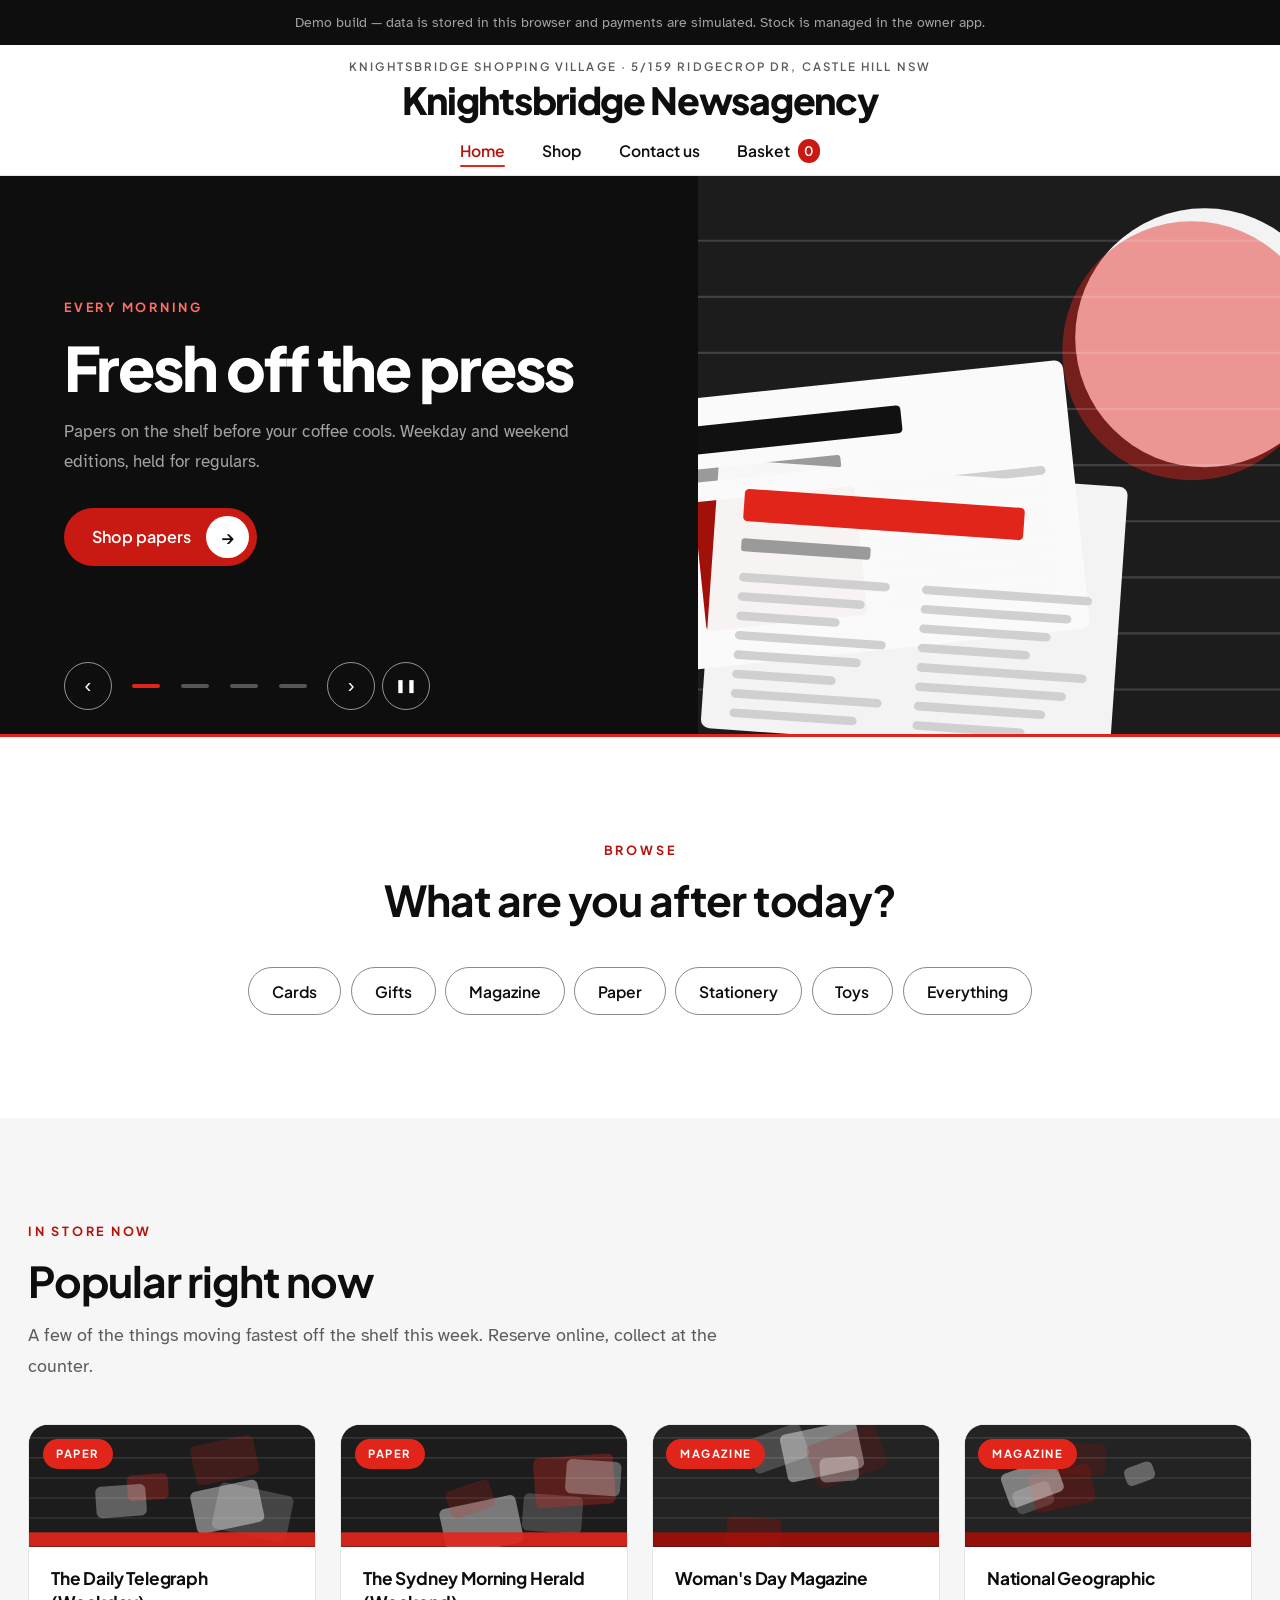
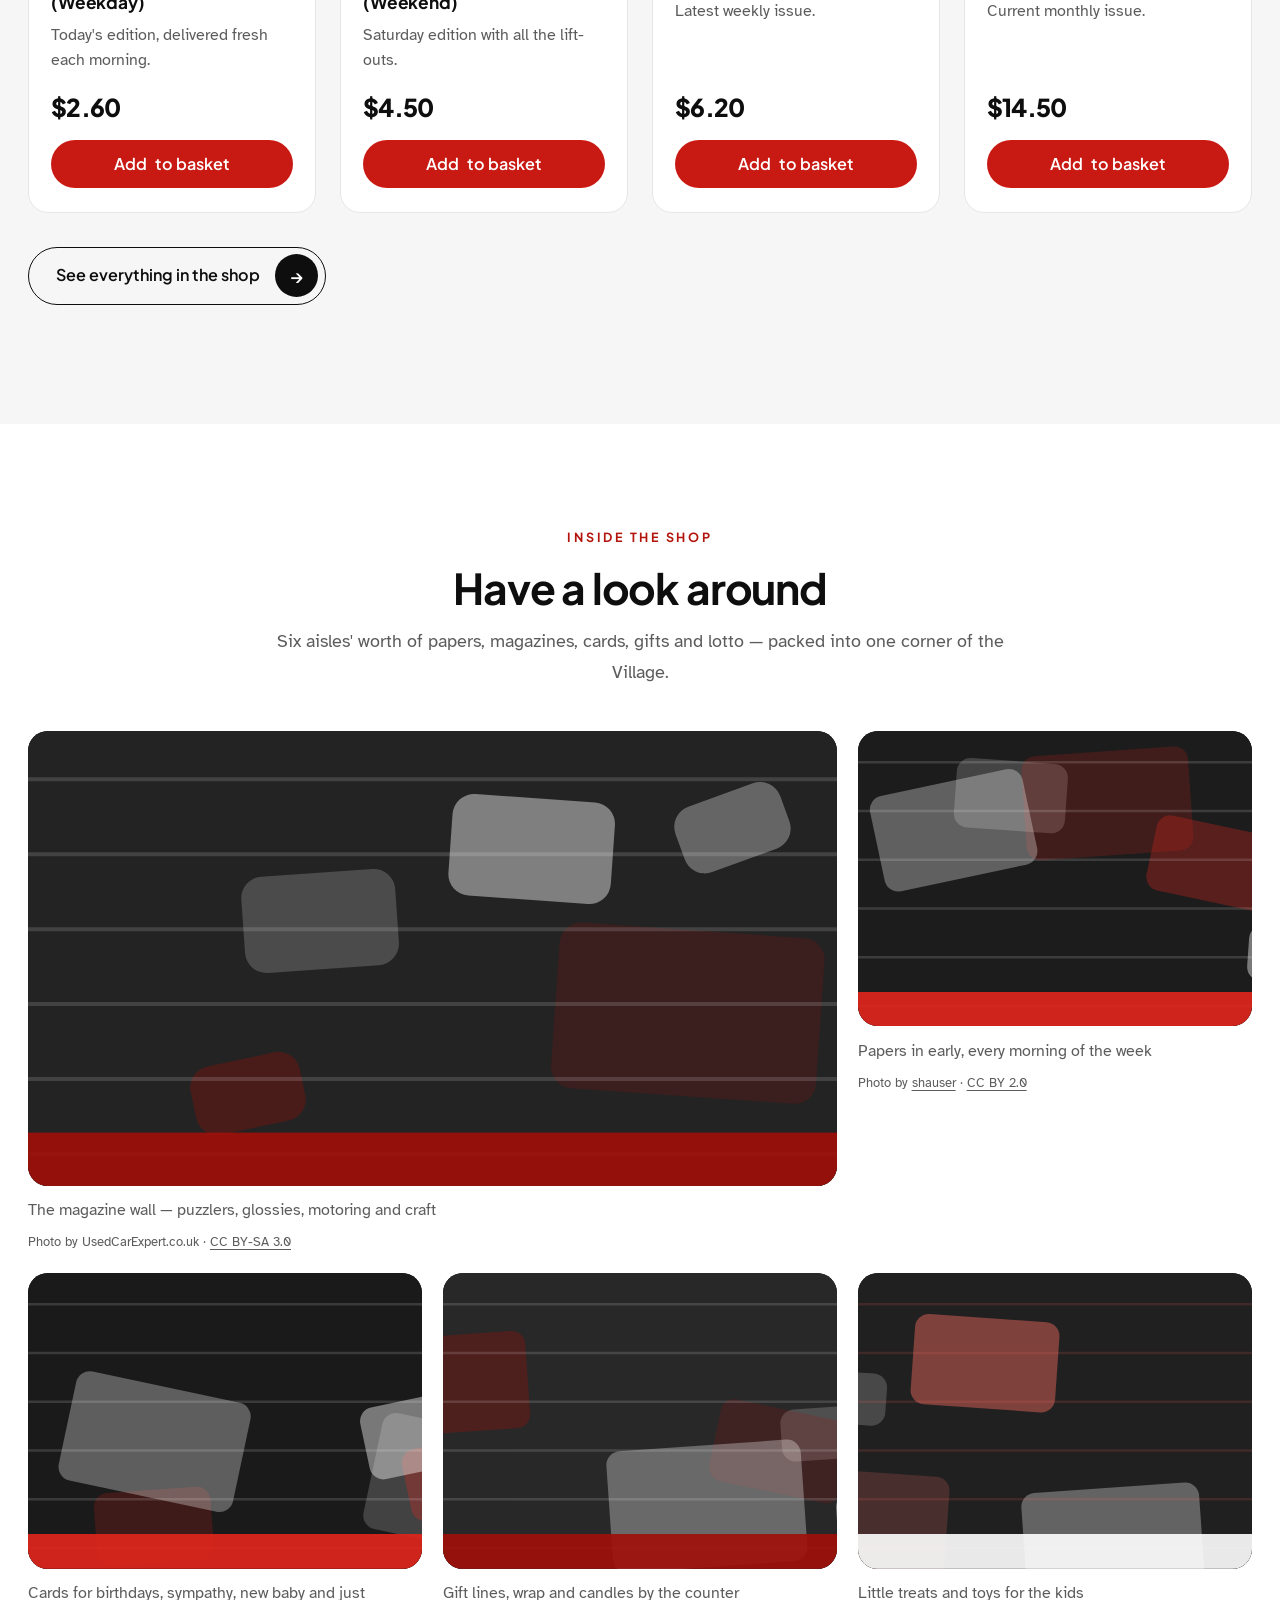
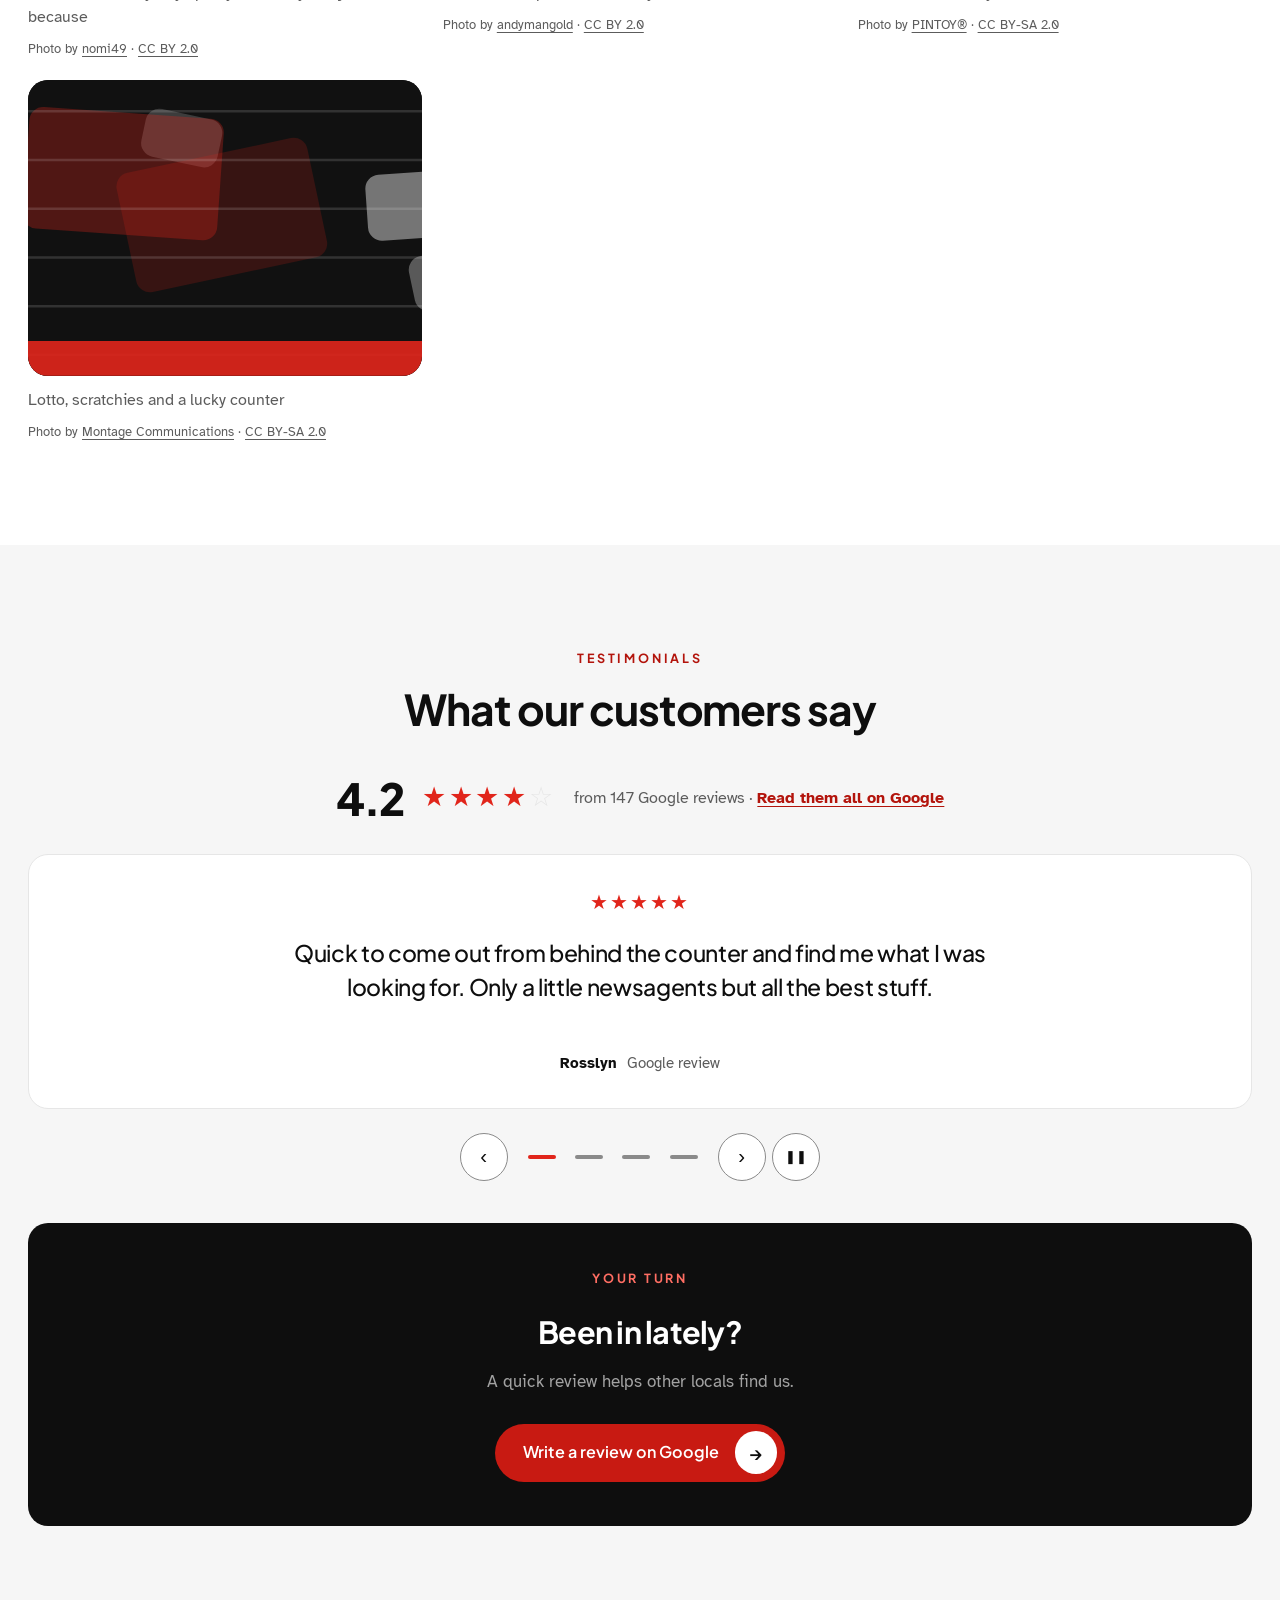
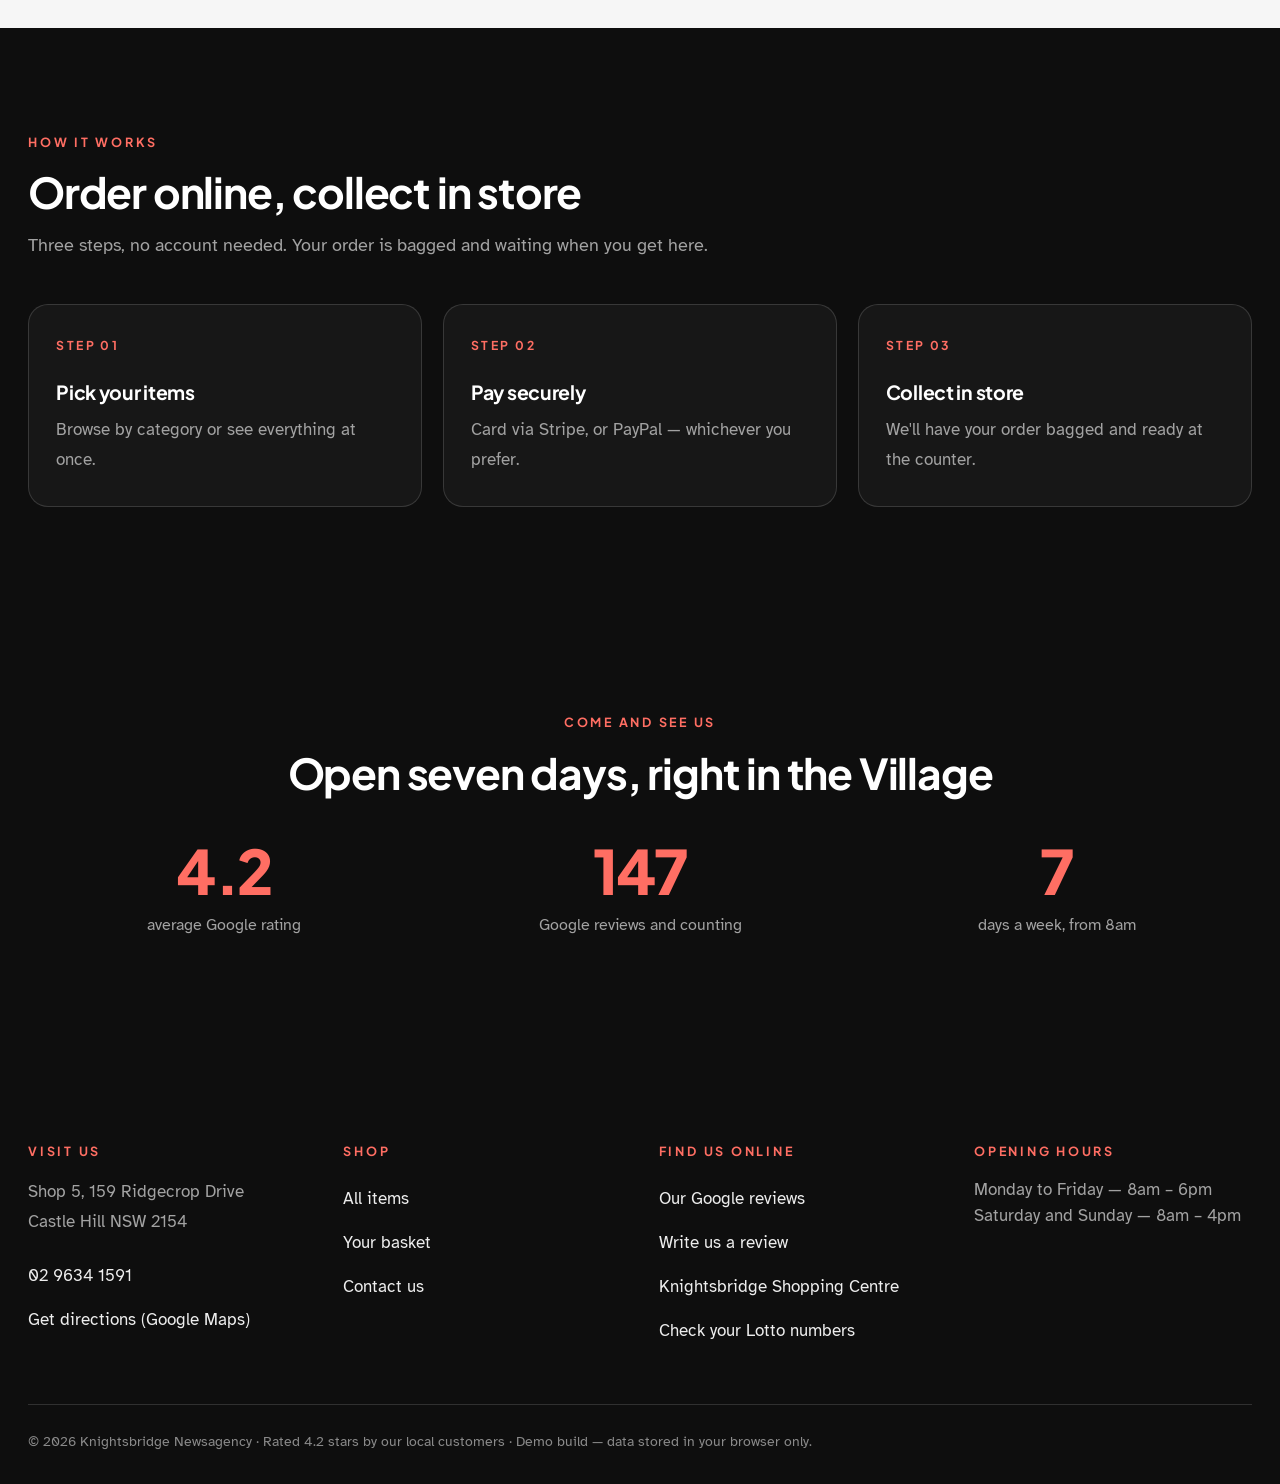
==== web-design/index.html @ d18a265d "Foundation: Flutter owner app, finalised website, design specs - app/            Flutter (Dart 3, Ma" ====
<!DOCTYPE html>
<html lang="en-AU">
<head>
<meta charset="UTF-8">
<meta name="viewport" content="width=device-width, initial-scale=1">
<title>Home — Knightsbridge Newsagency</title>
<meta name="description" content="Knightsbridge Newsagency, Castle Hill NSW. Papers, magazines, cards, toys, gifts and lotto. Order online, pick up in store.">
<link rel="preconnect" href="https://fonts.googleapis.com">
<link rel="preconnect" href="https://fonts.gstatic.com" crossorigin>
<link href="https://fonts.googleapis.com/css2?family=Atkinson+Hyperlegible:ital,wght@0,400;0,700;1,400&family=Plus+Jakarta+Sans:wght@400;500;600;700;800&display=swap" rel="stylesheet">
<link rel="stylesheet" href="style.css">
</head>
<body>
<div class="demo-banner">Demo build — data is stored in this browser and payments are simulated. Stock is managed in the owner app.</div>
<header class="masthead" id="site-header"></header>
<main class="main-flush" id="main">

  <h1 class="visually-hidden">Knightsbridge Newsagency — Castle Hill</h1>
  <div class="hero-carousel" id="hero"></div>

  <section class="band" data-reveal aria-labelledby="cats-h">
    <div class="band-inner">
      <div class="section-head is-centred">
        <span class="eyebrow">Browse</span>
        <h2 id="cats-h">What are you after today?</h2>
      </div>
      <ul class="tag-list" id="tag-list"></ul>
    </div>
  </section>

  <section class="band band-soft" data-reveal aria-labelledby="pop-h">
    <div class="band-inner">
      <div class="section-head">
        <span class="eyebrow">In store now</span>
        <h2 id="pop-h">Popular right now</h2>
        <p>A few of the things moving fastest off the shelf this week. Reserve online, collect at the counter.</p>
      </div>
      <ul class="product-grid" id="popular-grid"></ul>
      <p style="margin-top:2rem"><a class="btn btn-secondary btn-arrow" href="shop.html">See everything in the shop</a></p>
    </div>
  </section>

  <section class="band" data-reveal aria-labelledby="gallery-h">
    <div class="band-inner">
      <div class="section-head is-centred">
        <span class="eyebrow">Inside the shop</span>
        <h2 id="gallery-h">Have a look around</h2>
        <p>Six aisles' worth of papers, magazines, cards, gifts and lotto — packed into one corner of the Village.</p>
      </div>
      <ul class="gallery-grid" id="gallery"></ul>
    </div>
  </section>

  <section class="band band-soft" data-reveal aria-labelledby="reviews-h">
    <div class="band-inner reviews">
      <div class="section-head is-centred">
        <span class="eyebrow">Testimonials</span>
        <h2 id="reviews-h">What our customers say</h2>
      </div>
      <div id="rating-summary"></div>
      <div class="review-slider" id="review-slider"></div>
      <div class="review-cta">
        <span class="eyebrow">Your turn</span>
        <h3>Been in lately?</h3>
        <p>A quick review helps other locals find us.</p>
        <a class="btn btn-primary btn-arrow" id="write-review-btn" target="_blank" rel="noopener">
          Write a review on Google
        </a>
      </div>
    </div>
  </section>

  <section class="band band-dark how-it-works" data-reveal aria-labelledby="how-h">
    <div class="band-inner">
      <div class="section-head">
        <span class="eyebrow">How it works</span>
        <h2 id="how-h">Order online, collect in store</h2>
        <p>Three steps, no account needed. Your order is bagged and waiting when you get here.</p>
      </div>
      <ol class="steps">
        <li><strong>Pick your items</strong> Browse by category or see everything at once.</li>
        <li><strong>Pay securely</strong> Card via Stripe, or PayPal — whichever you prefer.</li>
        <li><strong>Collect in store</strong> We'll have your order bagged and ready at the counter.</li>
      </ol>
    </div>
  </section>

  <section class="band band-dark" data-reveal aria-labelledby="visit-h">
    <div class="band-inner">
      <div class="section-head is-centred">
        <span class="eyebrow">Come and see us</span>
        <h2 id="visit-h">Open seven days, right in the Village</h2>
      </div>
      <ul class="stat-grid" id="stat-grid"></ul>
    </div>
  </section>

</main>
<footer class="site-footer" id="site-footer"></footer>

<script src="js/art.js"></script>
<script src="js/carousel.js"></script>
<script src="js/app.js"></script>
<script src="js/photo-picker.js"></script>
<script src="js/images.js"></script>
<script src="js/reviews.js"></script>
<script>
  renderShell('home');
  initHeroCarousel('hero', HERO_SLIDES, { interval: 6500 });

  renderGallery('gallery');

  document.getElementById('rating-summary').innerHTML = ratingSummaryHTML();
  document.getElementById('write-review-btn').href = BUSINESS_LINKS.writeReview;
  initReviewSlider('review-slider', REVIEWS, { interval: 7000 });

  // Every figure here is a real, checkable one — the Google rating and
  // review count from reviews.js, and the opening hours from the shop.
  document.getElementById('stat-grid').innerHTML = [
    [REVIEW_SUMMARY.rating, `average ${REVIEW_SUMMARY.source} rating`],
    [REVIEW_SUMMARY.count, `${REVIEW_SUMMARY.source} reviews and counting`],
    ['7', 'days a week, from 8am']
  ].map(([figure, label]) => `
    <li class="stat">
      <span class="stat-figure">${esc(figure)}</span>
      <span class="stat-label">${esc(label)}</span>
    </li>`).join('');

  document.getElementById('tag-list').innerHTML =
    store.distinctTags().map(t => `<li><a class="tag-chip" href="shop.html?tag=${encodeURIComponent(t)}">${esc(t)}</a></li>`).join('')
    + `<li><a class="tag-chip" href="shop.html">Everything</a></li>`;

  function renderPopular() {
    const picks = store.activeProducts().filter(p => !p.held && p.stock > 0).slice(0, 4);
    document.getElementById('popular-grid').innerHTML = picks.map(productCardHTML).join('');
  }
  renderPopular();

  document.addEventListener('click', e => {
    const id = e.target.closest('[data-add]')?.dataset.add;
    if (!id) return;
    store.addToCart(id);
    renderShell('home');
    renderPopular();
  });

  initReveal();
</script>
</body>
</html>
---- web-design/style.css ----
/* ============================================================
   Knightsbridge Newsagency — visual system

   Structure borrowed from modern agency sites (digitalzoop.com.au):
   full-bleed alternating bands, small letter-spaced eyebrow labels
   above every section heading, big tight headings, flat cards with
   hairline borders instead of drop shadows, and pill CTAs with a
   circular arrow badge.

   Palette stays the shop's own — signal red #E1251B, black, white.
   The reference is dark end-to-end; this is light-dominant with dark
   feature bands, because the audience is 25-55 and reading prices,
   product names and forms is easier on white.

   Type      Plus Jakarta Sans — headings and UI (modern, geometric)
             Atkinson Hyperlegible — body copy (drawn for low-vision
             readers, so the accessible choice is also the clean one)

   Every text colour meets WCAG 2.0 AA (4.5:1) on its own background.
   Red is never body text on black; --hot-dark is used there instead.
   ============================================================ */

:root {
  --ink: #0E0E0E;          /* page black */
  --ink-2: #171717;        /* raised surface on black */
  --ink-soft: #5C5C5C;     /* muted text on white = 6.9:1 */
  --dim: #A2A2A2;          /* muted text on black = 8.0:1 */
  --canvas: #FFFFFF;
  --canvas-2: #F6F6F6;     /* alternate band */
  --card: #FFFFFF;
  --line: #E6E6E6;         /* hairline on light — decorative only */
  --line-dark: rgba(255,255,255,.14);
  /* Borders that define an interactive control need 3:1 against their
     background (WCAG 1.4.11), so they are darker/lighter than a hairline. */
  --line-ui: #8A8A8A;
  --line-ui-dark: rgba(255,255,255,.55);

  --hot: #E1251B;          /* logo red — accents, rules, fills */
  --hot-btn: #C81A12;      /* button bg, white text = 5.8:1 */
  --hot-ink: #B3140C;      /* link text on white = 7.0:1 */
  --hot-dark: #FF6E63;     /* red on black = 6.9:1 */
  --hot-deep: #A11009;
  --hot-wash: #FDECEB;

  --focus: #2B6CFF;
  --r-card: 20px;          /* one card radius, everywhere */
  --r-sm: 12px;
  --pill: 999px;

  --display: "Plus Jakarta Sans", "Segoe UI", sans-serif;
  --body: "Atkinson Hyperlegible", Verdana, sans-serif;

  --band-y: clamp(3.5rem, 8vw, 6.5rem);
  --wrap: 72rem;
}

* { box-sizing: border-box; }
html { font-size: 106.25%; scroll-behavior: smooth; }

body {
  margin: 0;
  font-family: var(--body);
  font-size: 1rem;
  line-height: 1.75;              /* generous, like the reference */
  color: var(--ink);
  background: var(--canvas);
  -webkit-font-smoothing: antialiased;
}

img, svg { max-width: 100%; display: block; }

/* ---------------- Accessibility ---------------- */
.visually-hidden {
  position: absolute; width: 1px; height: 1px; padding: 0; margin: -1px;
  overflow: hidden; clip: rect(0 0 0 0); white-space: nowrap; border: 0;
}
.skip-link {
  position: absolute; left: 1rem; top: -5rem; z-index: 200;
  background: var(--ink); color: #fff; font-weight: 700;
  padding: .8rem 1.4rem; border-radius: 0 0 var(--r-sm) var(--r-sm);
  transition: top .15s ease;
}
.skip-link:focus { top: 0; }

:focus-visible { outline: 3px solid var(--focus); outline-offset: 3px; border-radius: 6px; }
.band-dark :focus-visible, .hero-carousel :focus-visible,
.site-footer :focus-visible, .how-it-works :focus-visible,
.review-cta :focus-visible { outline-color: var(--hot-dark); }

@media (prefers-reduced-motion: reduce) {
  html { scroll-behavior: auto; }
  *, *::before, *::after { animation: none !important; transition: none !important; }
}

/* ---------------- Header ---------------- */
.masthead {
  position: sticky; top: 0; z-index: 100;
  background: rgba(255,255,255,.86);
  backdrop-filter: saturate(180%) blur(14px);
  border-bottom: 1px solid var(--line);
  text-align: center;
  padding: .7rem 1rem 0;
}
.masthead-eyebrow {
  margin: 0 0 .2rem;
  font-family: var(--display);
  font-size: .68rem; font-weight: 600;
  letter-spacing: .18em; text-transform: uppercase;
  color: var(--ink-soft);
}
.masthead-name {
  margin: 0;
  font-family: var(--display);
  font-weight: 800;
  font-size: clamp(1.4rem, 4.2vw, 2.2rem);
  line-height: 1; letter-spacing: -.035em;
}
.masthead-name a { color: var(--ink); text-decoration: none; }
.masthead-name a:hover { color: var(--hot-ink); }

.main-nav { margin-top: .5rem; }
.main-nav ul {
  list-style: none; margin: 0; padding: 0;
  display: flex; flex-wrap: wrap; justify-content: center; gap: .2rem;
}
.main-nav a {
  position: relative;
  display: inline-flex; align-items: center; gap: .45rem;
  min-height: 48px; padding: .4rem 1rem;
  font-family: var(--display);
  color: var(--ink); text-decoration: none; font-weight: 600; font-size: .92rem;
  border-radius: var(--pill);
}
.main-nav a::after {
  content: ""; position: absolute; left: 1rem; right: 1rem; bottom: .45rem;
  height: 2px; border-radius: 2px; background: var(--hot);
  transform: scaleX(0); transform-origin: left; transition: transform .22s ease;
}
.main-nav a:hover::after { transform: scaleX(1); }
.main-nav a[aria-current="page"] { color: var(--hot-ink); }
.main-nav a[aria-current="page"]::after { transform: scaleX(1); }
.cart-count {
  background: var(--hot-btn); color: #fff; border-radius: var(--pill);
  min-width: 1.7em; padding: .1em .5em; font-size: .78rem; text-align: center; line-height: 1.6;
}

/* ---------------- Layout ---------------- */
main { max-width: var(--wrap); margin: 0 auto; padding: 2.5rem 1rem 4rem; }

/* Pages that use full-bleed bands opt out of the centred column and let
   each .band handle its own width. */
main.main-flush { max-width: none; padding: 0; }

.band { padding: var(--band-y) 1rem; }
.band-inner { max-width: var(--wrap); margin: 0 auto; }
.band-soft { background: var(--canvas-2); }
.band-dark { background: var(--ink); color: var(--dim); }
.band-dark h2, .band-dark h3, .band-dark strong { color: #fff; }

/* Section heading block: eyebrow + heading + optional standfirst */
.section-head { max-width: 44rem; margin: 0 0 2.5rem; }
.section-head.is-centred { margin-left: auto; margin-right: auto; text-align: center; }
.section-head p { color: var(--ink-soft); font-size: 1.05rem; margin: .8rem 0 0; }
.band-dark .section-head p { color: var(--dim); }

.eyebrow {
  display: block; margin: 0 0 .9rem;
  font-family: var(--display);
  font-size: .74rem; font-weight: 700;
  letter-spacing: .22em; text-transform: uppercase;
  color: var(--hot-ink);
}
.band-dark .eyebrow, .review-cta .eyebrow { color: var(--hot-dark); }

h1, h2, h3 { font-family: var(--display); }
h1 { font-weight: 800; letter-spacing: -.035em; line-height: 1.06;
     font-size: clamp(2.2rem, 5.5vw, 3.8rem); margin: 0 0 1rem; }
h2 { font-weight: 700; letter-spacing: -.028em; line-height: 1.14;
     font-size: clamp(1.7rem, 3.6vw, 2.5rem); margin: 0; }
h3 { font-weight: 700; letter-spacing: -.015em; font-size: 1.2rem; }
a { color: var(--hot-ink); text-underline-offset: 3px; }
a:hover { color: var(--hot); }
.band-dark a { color: var(--hot-dark); }

[data-reveal] { opacity: 0; transform: translateY(22px); transition: opacity .55s ease, transform .55s cubic-bezier(.2,.7,.3,1); }
[data-reveal].is-revealed { opacity: 1; transform: none; }

/* ---------------- Buttons ---------------- */
.btn {
  display: inline-flex; align-items: center; justify-content: center; gap: .5rem;
  min-height: 48px; padding: .6rem 1.6rem;
  border: 1.5px solid transparent; border-radius: var(--pill);
  font-family: var(--display); font-size: .95rem; font-weight: 600;
  text-decoration: none; cursor: pointer;
  transition: transform .16s ease, background .16s ease, color .16s ease, border-color .16s ease;
}
.btn:active { transform: translateY(1px); }
.btn-primary { background: var(--hot-btn); color: #fff; }
.btn-primary:hover { background: var(--ink); color: #fff; }
.btn-secondary { background: transparent; color: var(--ink); border-color: var(--ink); }
.btn-secondary:hover { background: var(--ink); color: #fff; }
.band-dark .btn-secondary, .review-cta .btn-secondary { color: #fff; border-color: rgba(255,255,255,.5); }
.band-dark .btn-secondary:hover, .review-cta .btn-secondary:hover { background: #fff; color: var(--ink); }
.btn-danger { background: transparent; color: var(--hot-ink); border-color: var(--hot-ink); }
.btn-danger:hover { background: var(--hot-ink); color: #fff; }
.btn-block { width: 100%; }
.btn-small { min-height: 40px; padding: .35rem 1rem; font-size: .87rem; }

/* Signature CTA: pill with a circular arrow badge on the right.
   Opt-in, so ordinary buttons ("Add to basket", "Update") stay plain —
   the badge is for the one call to action that leads a section. */
.btn-arrow { padding: .4rem .4rem .4rem 1.6rem; gap: .9rem; }
.btn-arrow::after {
  content: "\2192";
  width: 2.5rem; height: 2.5rem; flex: none;
  display: grid; place-items: center;
  border-radius: var(--pill);
  background: #fff; color: var(--ink);
  font-size: 1.05rem; line-height: 1;
  transition: transform .2s ease;
}
.btn-arrow:hover::after { transform: translateX(3px); }
.btn-secondary.btn-arrow::after { background: var(--ink); color: #fff; }
.btn-secondary.btn-arrow:hover::after { background: #fff; color: var(--ink); }

.inline-form { display: inline-block; }
.hero-actions { display: flex; gap: .8rem; flex-wrap: wrap; }

/* ---------------- Hero carousel (signature) ---------------- */
.hero-carousel {
  position: relative;
  overflow: hidden;
  background: var(--ink);
}
.carousel-viewport { position: relative; min-height: 38rem; }
.carousel-slide {
  position: absolute; inset: 0;
  display: grid; grid-template-rows: 14rem 1fr;
  opacity: 0; visibility: hidden;
  transition: opacity .7s ease;
}
.carousel-slide.is-active { opacity: 1; visibility: visible; }
.slide-art { overflow: hidden; }
.slide-art svg { width: 100%; height: 100%; }
.slide-copy {
  padding: 2.5rem 1.5rem 7rem;
  color: var(--dim); background: var(--ink);
  display: flex; flex-direction: column; justify-content: center;
}
.slide-eyebrow {
  margin: 0 0 1rem; font-family: var(--display); font-weight: 700;
  font-size: .74rem; letter-spacing: .22em; text-transform: uppercase; color: var(--hot-dark);
}
.slide-heading {
  font-family: var(--display); font-weight: 800; letter-spacing: -.035em; line-height: 1.06;
  font-size: clamp(2.1rem, 5.6vw, 3.6rem); margin: 0 0 1rem; color: #fff;
}
.slide-body { margin: 0 0 1.8rem; max-width: 32rem; color: var(--dim); font-size: 1.02rem; }
.slide-copy .btn { align-self: flex-start; }

.carousel-controls {
  position: absolute; left: 0; right: 0; bottom: 1.6rem; z-index: 3;
  display: flex; align-items: center; justify-content: center; gap: .4rem; flex-wrap: wrap;
  padding: 0 1rem;
}
.carousel-btn {
  width: 48px; height: 48px;
  display: inline-flex; align-items: center; justify-content: center;
  border-radius: var(--pill); border: 1.5px solid var(--line-ui-dark);
  background: transparent; color: #fff;
  font-size: 1.2rem; line-height: 1; cursor: pointer;
  transition: background .16s ease, border-color .16s ease, color .16s ease;
}
.carousel-btn:hover { background: #fff; border-color: #fff; color: var(--ink); }
.carousel-play { font-size: .78rem; }
.carousel-dots { display: flex; gap: .3rem; align-items: center; padding: 0 .3rem; }
.carousel-dot { width: 44px; height: 44px; padding: 0; cursor: pointer; background: none; border: none; position: relative; }
.carousel-dot::before {
  content: ""; position: absolute; inset: 50% 8px auto 8px; transform: translateY(-50%);
  height: 4px; border-radius: 4px; background: rgba(255,255,255,.3); transition: background .2s ease;
}
.carousel-dot:hover::before { background: #fff; }
.carousel-dot.is-active::before { background: var(--hot); }
.carousel-progress { position: absolute; left: 0; right: 0; bottom: 0; height: 3px; background: rgba(255,255,255,.14); z-index: 3; }
.carousel-progress span { display: block; height: 100%; width: 0; background: var(--hot); }

@media (min-width: 52rem) {
  .carousel-viewport { min-height: 33rem; }
  .carousel-slide { grid-template-rows: 1fr; grid-template-columns: 6fr 5fr; }
  .slide-art { grid-column: 2; grid-row: 1; }
  .slide-copy { grid-column: 1; grid-row: 1; padding: 3rem clamp(2rem, 5vw, 5rem) 6rem; }
  .carousel-controls { justify-content: flex-start; padding-left: clamp(2rem, 5vw, 5rem); }
}

/* ---------------- Category rail ---------------- */
.tag-strip { margin: 0; }
nav.tag-strip { margin-bottom: 2.4rem; }   /* filter rail on the shop page */
.tag-list { list-style: none; margin: 0; padding: 0; display: flex; flex-wrap: wrap; gap: .55rem; }
.section-head.is-centred + .tag-list { justify-content: center; }
.tag-chip {
  display: inline-flex; align-items: center; min-height: 48px; padding: .4rem 1.35rem;
  background: transparent; border: 1.5px solid var(--line-ui); border-radius: var(--pill);
  font-family: var(--display); font-size: .92rem;
  color: var(--ink); font-weight: 600; text-decoration: none;
  transition: background .16s ease, color .16s ease, border-color .16s ease;
}
.tag-chip:hover { background: var(--ink); border-color: var(--ink); color: #fff; }
.tag-chip.is-active { background: var(--hot-btn); border-color: var(--hot-btn); color: #fff; }

/* ---------------- Product grid ---------------- */
.product-grid {
  list-style: none; margin: 0; padding: 0;
  display: grid; gap: 1.4rem;
  grid-template-columns: repeat(auto-fill, minmax(15.5rem, 1fr));
}
.product-card {
  background: var(--card); border: 1px solid var(--line); border-radius: var(--r-card);
  overflow: hidden; display: flex; flex-direction: column;
  transition: transform .18s ease, border-color .18s ease;
}
.product-card:hover { transform: translateY(-4px); border-color: var(--ink); }
.product-thumb { position: relative; aspect-ratio: 400 / 170; background: var(--ink); }
.product-thumb svg, .product-thumb img { width: 100%; height: 100%; object-fit: cover; }
.product-tag {
  position: absolute; top: .8rem; left: .8rem;
  background: var(--hot); color: #fff;
  font-family: var(--display);
  font-size: .66rem; font-weight: 700; letter-spacing: .14em; text-transform: uppercase;
  padding: .3rem .8rem; border-radius: var(--pill);
}
.product-body { padding: 1.2rem 1.3rem 1.4rem; display: flex; flex-direction: column; gap: .5rem; flex-grow: 1; }
.product-name { font-family: var(--display); font-weight: 700; font-size: 1.02rem; line-height: 1.35; margin: 0; letter-spacing: -.01em; }
.product-desc { margin: 0; color: var(--ink-soft); font-size: .92rem; line-height: 1.6; flex-grow: 1; }
.product-price { font-family: var(--display); font-weight: 800; font-size: 1.45rem; margin: .2rem 0; letter-spacing: -.03em; }
.product-low {
  margin: 0; align-self: flex-start; font-family: var(--display); font-size: .78rem; font-weight: 700;
  background: var(--hot-wash); color: var(--hot-ink); border-radius: var(--pill); padding: .2rem .8rem;
}
.product-held { margin: .2rem 0 0; color: var(--ink-soft); font-style: italic; font-size: .92rem; }

/* ---------------- Gallery ---------------- */
.gallery-grid {
  list-style: none; margin: 0; padding: 0;
  display: grid; gap: 1.2rem;
  grid-template-columns: repeat(auto-fit, minmax(15rem, 1fr));
}
.gallery-item figure { margin: 0; }
.gallery-media {
  border-radius: var(--r-card); overflow: hidden;
  background: var(--ink); aspect-ratio: 4 / 3;
}
.gallery-media img, .gallery-media svg { width: 100%; height: 100%; object-fit: cover; }
.gallery-item figcaption {
  margin-top: .8rem; color: var(--ink-soft); font-size: .93rem; line-height: 1.5;
}
/* One tile runs wide on larger screens so the grid isn't a flat block. */
@media (min-width: 46rem) {
  .gallery-grid { grid-template-columns: repeat(3, 1fr); }
  .gallery-item.is-feature { grid-column: span 2; }
  .gallery-item.is-feature .gallery-media { aspect-ratio: 16 / 9; }
}

/* Photo-swap controls, shown only in ?photos mode */
.gallery-actions {
  margin: .7rem 0 0; display: flex; flex-wrap: wrap; align-items: center; gap: .5rem;
}
.gallery-status { font-size: .82rem; color: var(--ink-soft); }

/* Credit line required by the licence on an automatically found photo. */
.image-credit {
  margin: .6rem 0 0; font-size: .76rem; line-height: 1.5; color: var(--ink-soft);
}
.image-credit a { color: var(--ink-soft); }
.image-credit a:hover { color: var(--hot-ink); }

/* Photo preview in the owner's product form */
.image-preview {
  margin-top: .8rem; padding: .9rem;
  border: 1px solid var(--line); border-radius: var(--r-card); background: var(--canvas-2);
}
.image-preview img {
  width: 100%; max-height: 12rem; object-fit: cover;
  border-radius: var(--r-sm); background: var(--ink);
}

/* ---------------- Feature / step cards ---------------- */
.feature-grid {
  list-style: none; margin: 0; padding: 0;
  display: grid; gap: 1.2rem;
  grid-template-columns: repeat(auto-fit, minmax(15rem, 1fr));
}
.feature-card {
  background: var(--card); border: 1px solid var(--line); border-radius: var(--r-card);
  padding: 1.8rem 1.6rem;
}
.band-dark .feature-card { background: var(--ink-2); border-color: var(--line-dark); }
.feature-card h3 { margin: 0 0 .5rem; }
.feature-card p { margin: 0; color: var(--ink-soft); font-size: .96rem; }
.band-dark .feature-card p { color: var(--dim); }
.feature-step {
  display: block; margin: 0 0 1.1rem;
  font-family: var(--display); font-size: .72rem; font-weight: 700;
  letter-spacing: .2em; text-transform: uppercase; color: var(--hot);
}

/* ---------------- Stat band ---------------- */
.stat-grid {
  list-style: none; margin: 0; padding: 0;
  display: grid; gap: 2rem 1.5rem;
  grid-template-columns: repeat(auto-fit, minmax(11rem, 1fr));
  text-align: center;
}
.stat-figure {
  display: block; font-family: var(--display); font-weight: 800;
  font-size: clamp(2.4rem, 6vw, 3.6rem); line-height: 1; letter-spacing: -.04em;
  color: var(--hot-dark);
}
.stat-label { display: block; margin-top: .6rem; color: var(--dim); font-size: .95rem; }

/* ---------------- Reviews ---------------- */
/* NB: no `margin` rule on .reviews — it shares an element with .band-inner,
   and a plain `margin: 0` here would override that rule's `margin: 0 auto`
   and pin the whole section to the left of the page. */

.rating-summary {
  display: flex; flex-wrap: wrap; align-items: center; justify-content: center;
  gap: .5rem 1.1rem; margin: 0 0 2rem; text-align: center;
}
.rating-score {
  font-family: var(--display); font-weight: 800; font-size: 2.6rem;
  line-height: 1; letter-spacing: -.04em; color: var(--ink);
}
.rating-meta { color: var(--ink-soft); font-size: .95rem; }
.rating-meta a { font-weight: 700; }

/* Stars are text glyphs (★ / ☆), so they scale with font size, survive a
   stylesheet failure, and can be read aloud from the label we pair them with. */
.stars { color: var(--hot); letter-spacing: .1em; font-size: 1.15rem; line-height: 1; }
.stars-lg { font-size: 1.6rem; }
.stars-dim { color: var(--line); }

/* Review slideshow — one card at a time, same a11y contract as the hero. */
.review-slider { position: relative; }
.review-track { position: relative; min-height: 21rem; }
@media (min-width: 40rem) { .review-track { min-height: 15rem; } }
.review-slide {
  position: absolute; inset: 0;
  opacity: 0; visibility: hidden; transition: opacity .5s ease;
}
.review-slide.is-active { opacity: 1; visibility: visible; }
.review-card {
  height: 100%; margin: 0;
  background: var(--card); border: 1px solid var(--line); border-radius: var(--r-card);
  padding: 2rem 1.9rem 1.8rem; position: relative;
  display: flex; flex-direction: column; gap: 1rem;
  text-align: center; align-items: center;
}
.review-rating { margin: 0; }
.review-card blockquote { margin: 0; flex-grow: 1; max-width: 44rem; }
.review-card blockquote p {
  margin: 0; font-family: var(--display); font-weight: 500;
  font-size: clamp(1.05rem, 2.2vw, 1.35rem); line-height: 1.5; letter-spacing: -.015em;
  color: var(--ink);
}
.review-card figcaption { margin: 0; }
.review-card footer {
  margin: 0; color: var(--ink-soft); font-size: .9rem;
  display: flex; flex-wrap: wrap; justify-content: center; gap: .1rem .6rem;
}
.review-author { font-weight: 700; color: var(--ink); }

.review-controls {
  display: flex; align-items: center; justify-content: center; gap: .4rem;
  flex-wrap: wrap; margin-top: 1.4rem;
}
.review-btn {
  width: 48px; height: 48px;
  display: inline-flex; align-items: center; justify-content: center;
  border-radius: var(--pill); border: 1.5px solid var(--line-ui);
  background: var(--card); color: var(--ink);
  font-size: 1.2rem; line-height: 1; cursor: pointer;
  transition: background .16s ease, color .16s ease, border-color .16s ease;
}
.review-btn:hover { background: var(--ink); border-color: var(--ink); color: #fff; }
.review-play { font-size: .78rem; }
.review-dots { display: flex; gap: .2rem; align-items: center; padding: 0 .3rem; }
.review-dot { width: 44px; height: 44px; padding: 0; cursor: pointer; background: none; border: none; position: relative; }
.review-dot::before {
  content: ""; position: absolute; inset: 50% 8px auto 8px; transform: translateY(-50%);
  height: 4px; border-radius: 4px; background: var(--line-ui); transition: background .2s ease;
}
.review-dot:hover::before { background: var(--ink-soft); }
.review-dot.is-active::before { background: var(--hot); }

/* On narrow phones the dots would push prev/next onto a second line and
   split the button group. Drop the whole dot row underneath instead. */
@media (max-width: 30rem) {
  .review-controls, .carousel-controls { gap: .3rem; }
  .review-dots, .carousel-dots { order: 3; flex-basis: 100%; justify-content: center; }
  /* On phones the hero copy needs the full slide, so the controls stop
     floating over it and sit underneath in normal flow instead. */
  .slide-copy { padding-bottom: 2.5rem; }
  .carousel-controls { position: static; padding-bottom: 1.4rem; }
  /* tallest slide's copy is ~25rem on a narrow phone, plus the 14rem art */
  .carousel-viewport { min-height: 41rem; }
}

/* Write-a-review call to action */
.review-cta {
  margin-top: 2.5rem; text-align: center;
  background: var(--ink); color: var(--dim);
  border-radius: var(--r-card); padding: 2.6rem 1.5rem;
}
.review-cta h3 { margin: 0 0 .5rem; color: #fff; font-size: clamp(1.3rem, 2.6vw, 1.8rem); letter-spacing: -.025em; }
.review-cta p { margin: 0 0 1.6rem; color: var(--dim); }

/* Link-out list, used in the footer and on the contact page */
.link-out-list { list-style: none; margin: 1rem 0 0; padding: 0; display: grid; gap: .4rem; }
.link-out-list a { display: inline-flex; align-items: center; gap: .5rem; min-height: 44px; font-weight: 700; }
.link-out-list a::after { content: "\2197"; font-size: .9em; opacity: .7; }
.link-out-list a[href^="tel:"]::after { content: none; }

/* ---------------- Steps ---------------- */
.steps {
  list-style: none; counter-reset: step; margin: 0; padding: 0;
  display: grid; gap: 1.2rem; grid-template-columns: repeat(auto-fit, minmax(15rem, 1fr));
}
.steps li {
  counter-increment: step;
  background: var(--ink-2); border: 1px solid var(--line-dark); border-radius: var(--r-card);
  padding: 1.8rem 1.6rem; color: var(--dim);
}
.steps li::before {
  content: "Step " counter(step, decimal-leading-zero);
  display: block; margin-bottom: 1.1rem;
  font-family: var(--display); font-size: .72rem; font-weight: 700;
  letter-spacing: .2em; text-transform: uppercase; color: var(--hot-dark);
}
.steps strong { color: #fff; display: block; font-family: var(--display); font-size: 1.15rem; letter-spacing: -.015em; margin-bottom: .35rem; }

/* ---------------- Cart ---------------- */
.cart-table {
  width: 100%; border-collapse: collapse; margin-top: 1rem;
  background: var(--card); border: 1px solid var(--line); border-radius: var(--r-card); overflow: hidden;
}
.cart-table th, .cart-table td { text-align: left; padding: 1rem; border-bottom: 1px solid var(--line); vertical-align: middle; }
.cart-table thead th { background: var(--ink); color: #fff; font-family: var(--display); font-size: .74rem; font-weight: 600; letter-spacing: .14em; text-transform: uppercase; }
.cart-table tfoot th, .cart-table tfoot td { border-bottom: none; font-size: 1.1rem; background: var(--canvas-2); }
.cart-total { font-family: var(--display); font-weight: 800; letter-spacing: -.03em; }
.qty-form { display: flex; gap: .5rem; align-items: center; }
.qty-form input[type="number"] { width: 5rem; min-height: 44px; font: inherit; padding: .3rem .6rem; border: 1.5px solid var(--line-ui); border-radius: var(--r-sm); }

.pay-options { margin-top: 3rem; }
.pay-grid { display: grid; gap: 1.2rem; grid-template-columns: repeat(auto-fit, minmax(17rem, 1fr)); margin-top: 1.2rem; }
.pay-card { background: var(--card); border: 1px solid var(--line); border-radius: var(--r-card); padding: 1.8rem 1.6rem; }
.pay-card h3 { margin-top: 0; }

/* ---------------- Forms ---------------- */
.stacked-form { display: grid; gap: 1.2rem; max-width: 36rem; }
.field { display: grid; gap: .4rem; }
.field label, .field legend { font-family: var(--display); font-weight: 600; font-size: .95rem; }
.field input, .field textarea, .field select {
  font: inherit; min-height: 48px; padding: .7rem 1rem;
  border: 1.5px solid var(--line-ui); border-radius: var(--r-sm);
  background: #fff; color: var(--ink); width: 100%;
  transition: border-color .15s ease;
}
.field input:hover, .field textarea:hover { border-color: var(--ink-soft); }
.field input:focus, .field textarea:focus { border-color: var(--ink); }
.field textarea { min-height: 8rem; }
.hint { margin: 0; font-size: .87rem; color: var(--ink-soft); }
.field-row { display: grid; gap: 1rem; grid-template-columns: repeat(auto-fit, minmax(11rem, 1fr)); }
fieldset.field { border: 1px solid var(--line); border-radius: var(--r-card); padding: 1.4rem; margin: 0; background: var(--card); }
.radio-list { display: flex; flex-wrap: wrap; gap: .4rem .9rem; margin-bottom: .9rem; }
.radio-option { display: inline-flex; align-items: center; gap: .5rem; min-height: 44px; font-weight: 400; }
.radio-option input { width: 1.3rem; height: 1.3rem; min-height: 0; accent-color: var(--hot-btn); }

/* ---------------- Notices ---------------- */
.notice { border-radius: var(--r-card); padding: 1.2rem 1.4rem; border: 1px solid var(--line); background: var(--card); }
/* With a three-colour palette, red carries "look at this" and black carries
   "all good" — so success is deliberately neutral, not green. */
.notice-success { border-color: var(--ink); color: var(--ink); background: var(--canvas-2); }
.notice-error { border-color: var(--hot-ink); color: var(--hot-ink); background: var(--hot-wash); }
.notice-warning { border-color: var(--hot-ink); background: var(--hot-wash); color: var(--hot-ink); }
.notice-warning h2 { margin-top: 0; color: inherit; font-size: 1.3rem; }

/* ---------------- Contact ---------------- */
.contact-grid { display: grid; gap: 2.5rem; grid-template-columns: 1fr; }
@media (min-width: 48rem) { .contact-grid { grid-template-columns: 3fr 2fr; } }
address { font-style: normal; }
address a { display: inline-flex; align-items: center; min-height: 44px; }

/* ---------------- Owner portal ---------------- */
.auth-card { max-width: 27rem; margin: 2rem auto; background: var(--card); border: 1px solid var(--line);
             border-radius: var(--r-card); padding: 2rem; }
.auth-card-wide { max-width: 46rem; }
.owner-header { display: flex; flex-wrap: wrap; justify-content: space-between; align-items: center; gap: 1rem; }
.owner-actions { display: flex; gap: .7rem; flex-wrap: wrap; }
.table-scroll { overflow-x: auto; border-radius: var(--r-card); }
.admin-table { width: 100%; border-collapse: collapse; background: var(--card); border: 1px solid var(--line); }
.admin-table thead th { background: var(--ink); color: #fff; font-family: var(--display); font-size: .72rem; font-weight: 600; letter-spacing: .14em; text-transform: uppercase; }
.admin-table th, .admin-table td { text-align: left; padding: .85rem 1rem; border-bottom: 1px solid var(--line); }
.actions-cell { white-space: nowrap; }
.actions-cell .btn { margin-right: .4rem; }
.muted { color: var(--ink-soft); font-size: .87rem; }
.badge { display: inline-block; border-radius: var(--pill); padding: .15rem .8rem; font-family: var(--display); font-size: .8rem; font-weight: 600; }
.badge-ok { background: var(--canvas-2); color: var(--ink); border: 1px solid var(--line); }
.badge-low { background: var(--hot-wash); color: var(--hot-ink); border: 1px solid var(--hot-ink); }
.badge-held { background: var(--hot-wash); color: var(--hot-ink); border: 1px solid var(--hot-ink); }

/* ---------------- Misc ---------------- */
.message-page { text-align: center; padding: 3rem 0 1rem; }
.demo-banner { background: var(--ink); color: var(--dim); text-align: center; padding: .6rem 1rem; font-size: .84rem; }
.demo-banner a { color: var(--hot-dark); }
.receipt { background: var(--card); border: 1px solid var(--line); border-radius: var(--r-card); padding: 1.8rem; margin: 1.5rem auto; max-width: 40rem; }
.receipt h2 { margin-top: 0; }
.reset-row { margin-top: 3rem; padding-top: 1.4rem; border-top: 1px solid var(--line); }

/* ---------------- Footer ---------------- */
.site-footer { background: var(--ink); color: var(--dim); padding: var(--band-y) 1rem 1.8rem; }
.footer-grid { max-width: var(--wrap); margin: 0 auto; display: grid; gap: 2.2rem; grid-template-columns: repeat(auto-fit, minmax(13rem, 1fr)); }
.site-footer h2 {
  font-family: var(--display); font-size: .74rem; font-weight: 700;
  letter-spacing: .22em; text-transform: uppercase;
  margin: 0 0 1.1rem; color: var(--hot-dark);
}
.site-footer a { color: #EDEDED; text-decoration: none; }
.site-footer a:hover { color: #fff; text-decoration: underline; }
/* Footer links are stacked and close together, so each one carries a full
   44px tap target of its own — otherwise they are ~21px tall on a phone
   and land on the wrong link half the time. */
.footer-links { list-style: none; margin: 0; padding: 0; display: grid; }
.footer-links a { display: inline-flex; align-items: center; min-height: 44px; }
.footer-links li { line-height: 1.5; }
.footer-fineprint { max-width: var(--wrap); margin: 3rem auto 0; border-top: 1px solid var(--line-dark); padding-top: 1.4rem; font-size: .84rem; color: #8A8A8A; }
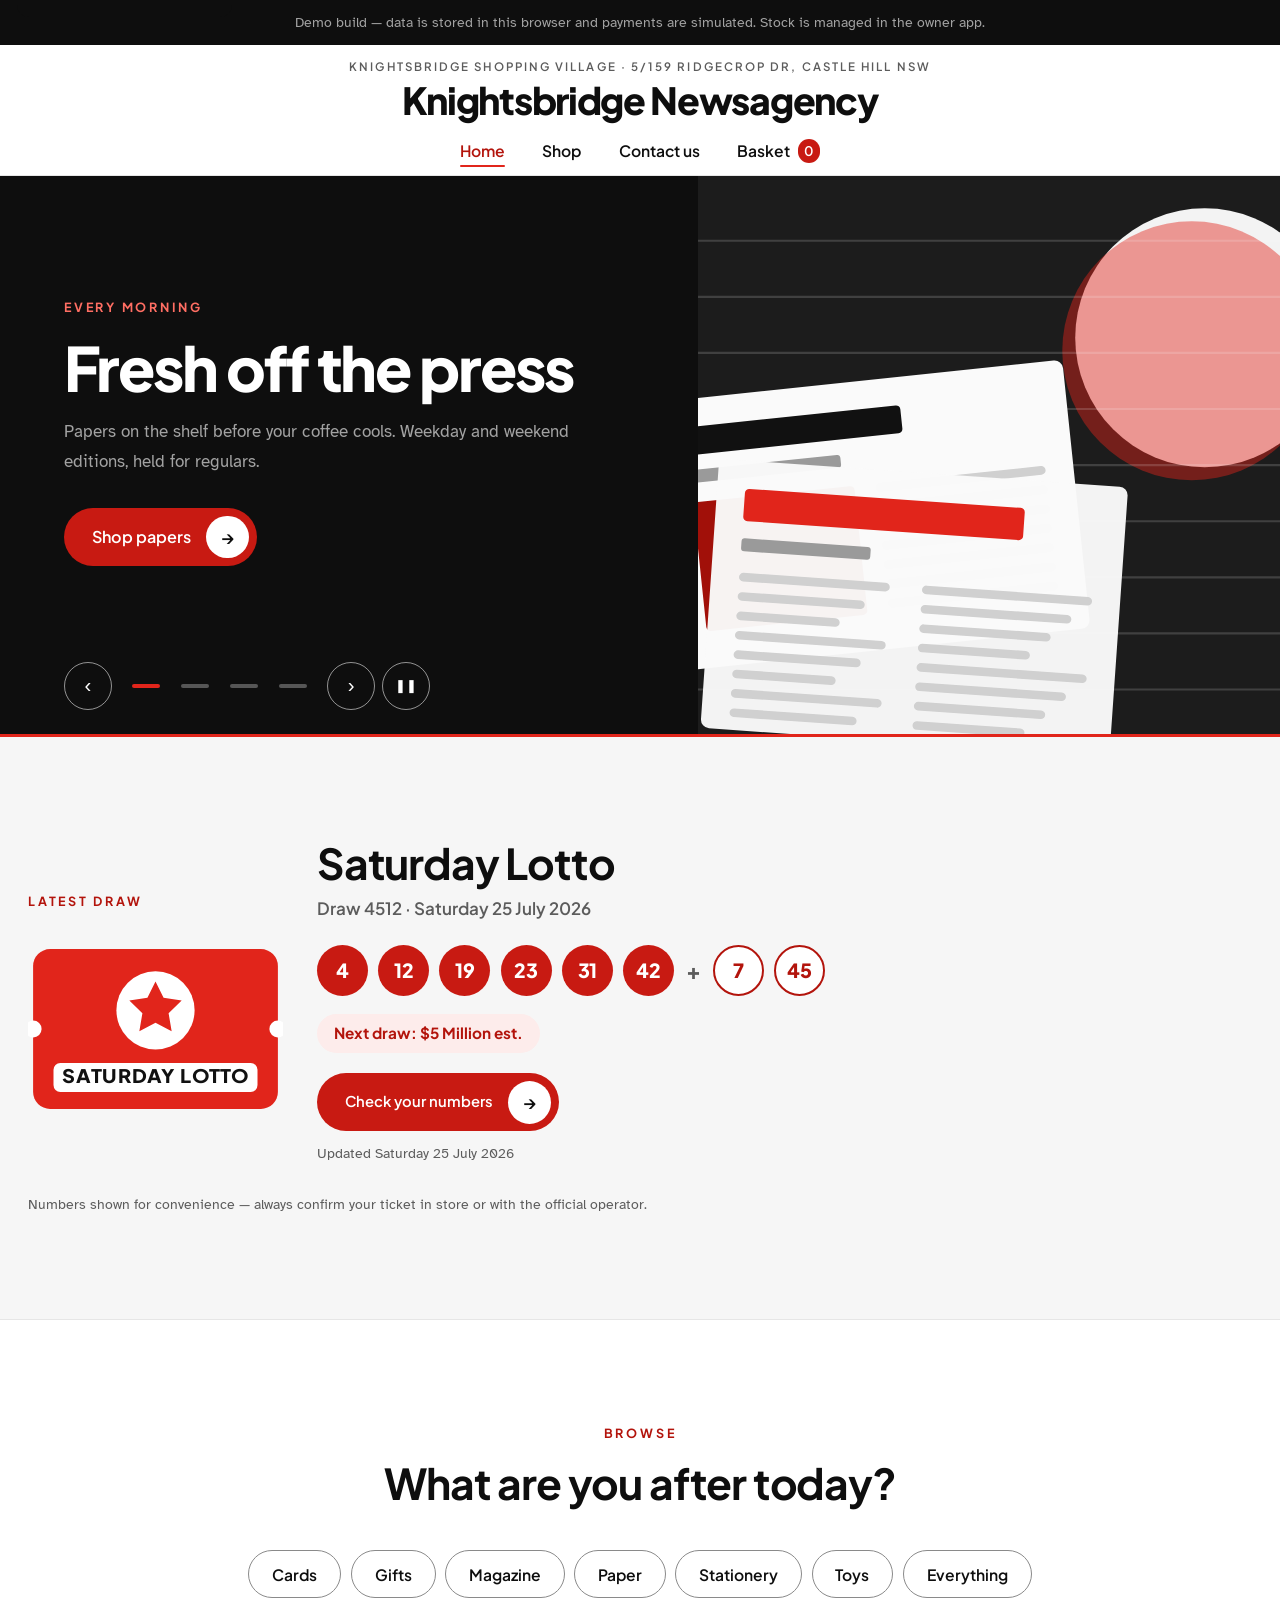
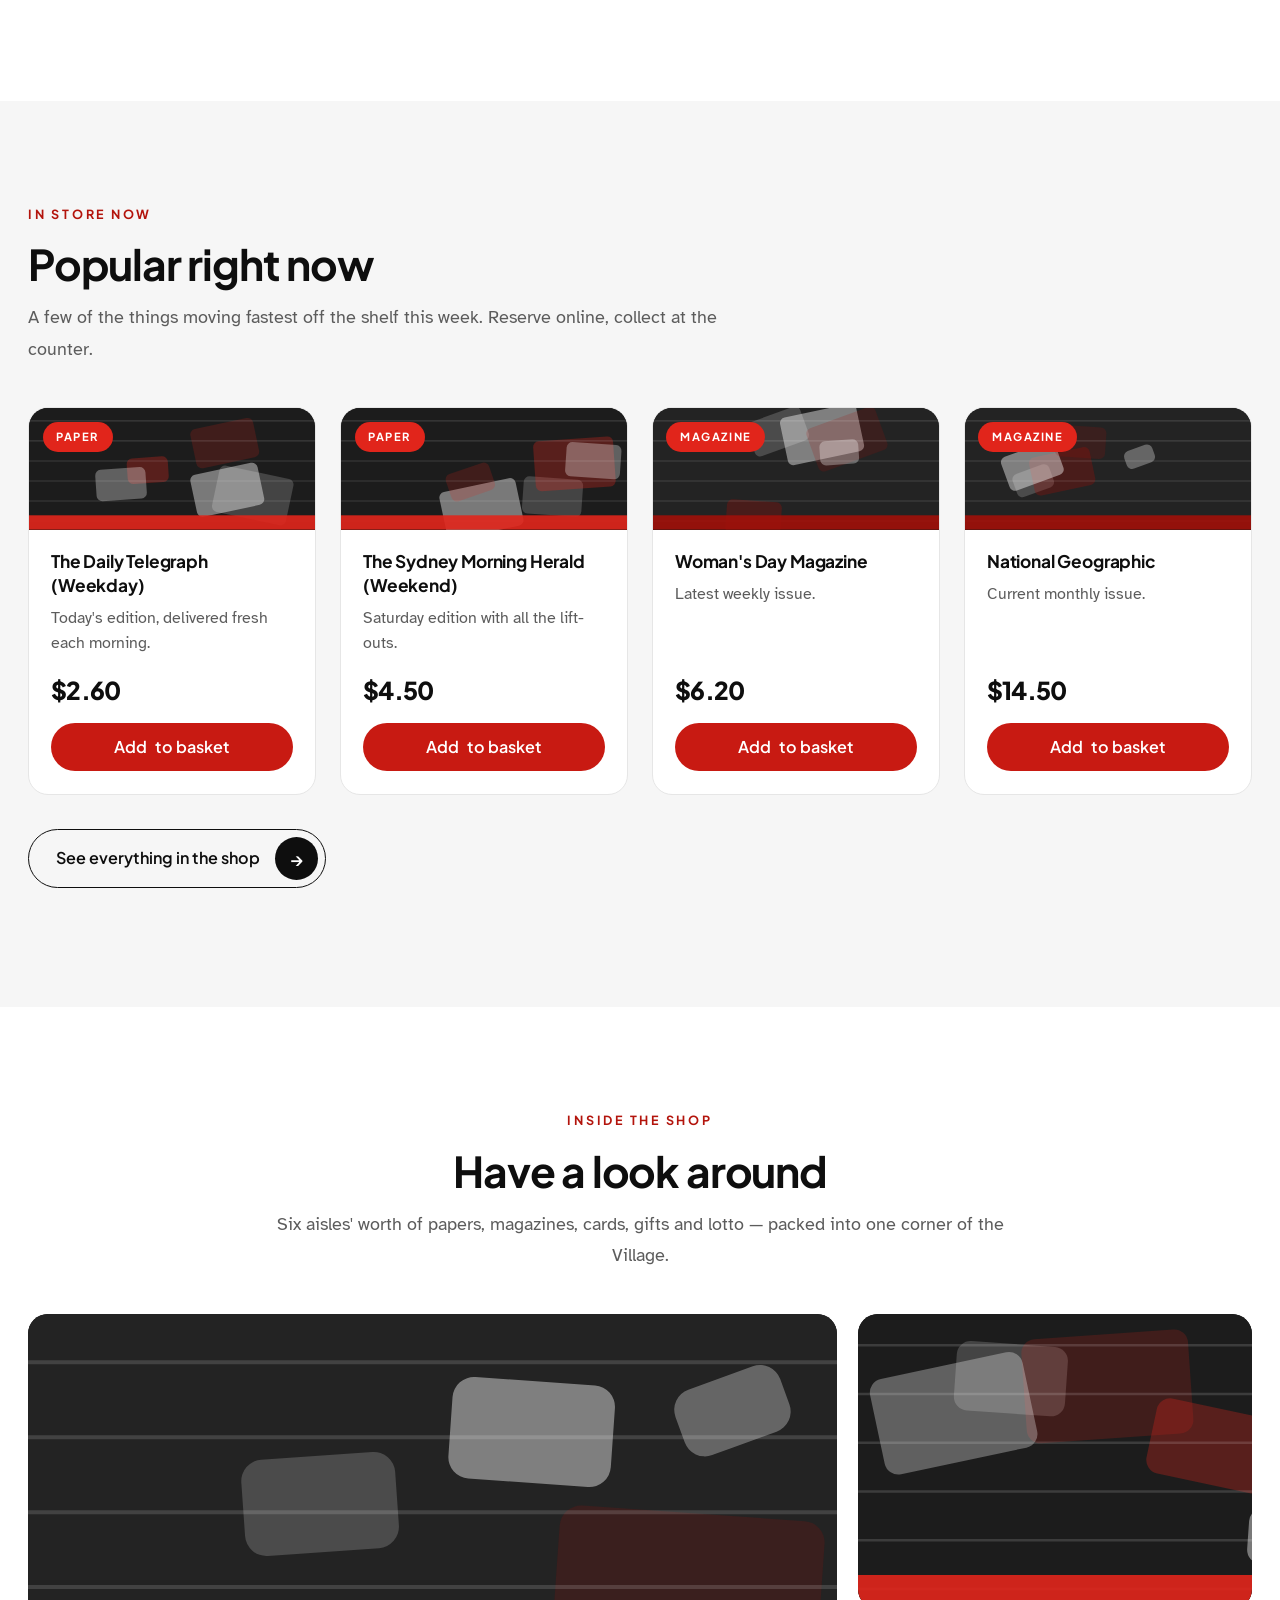
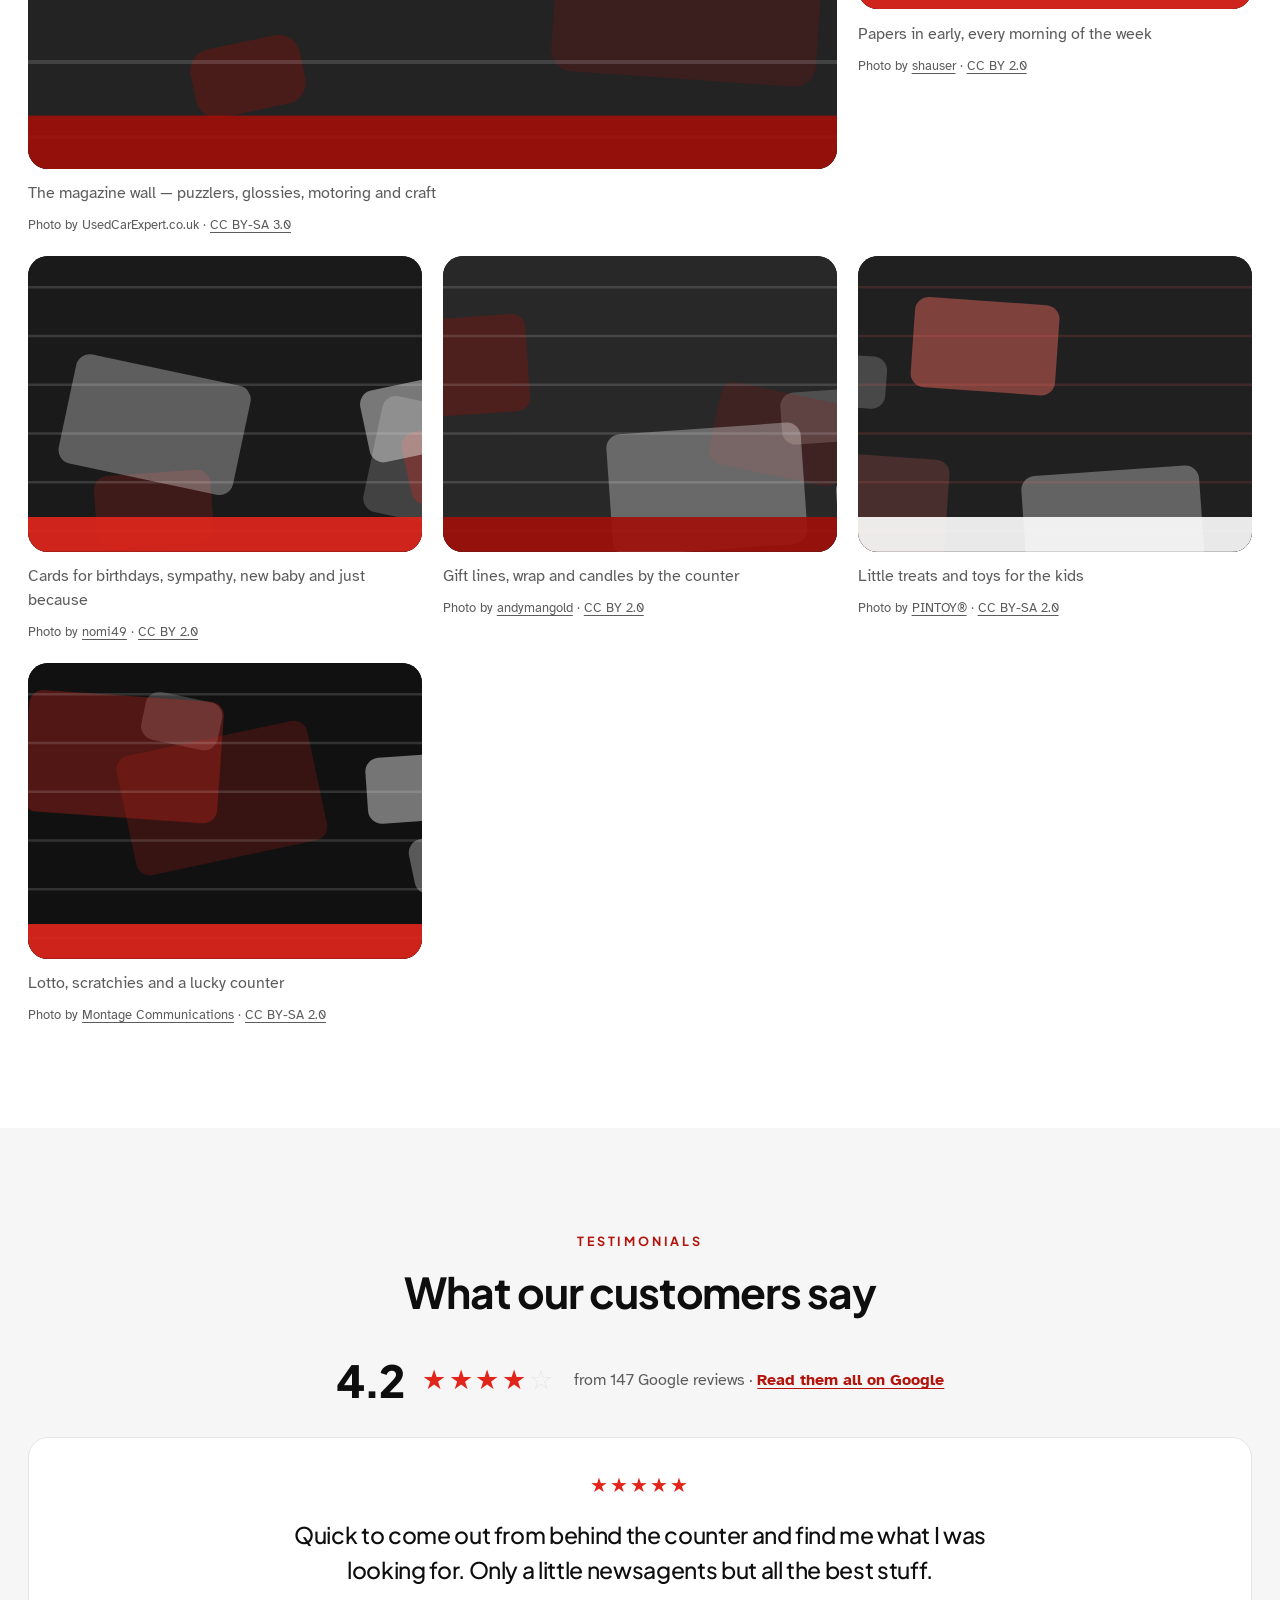
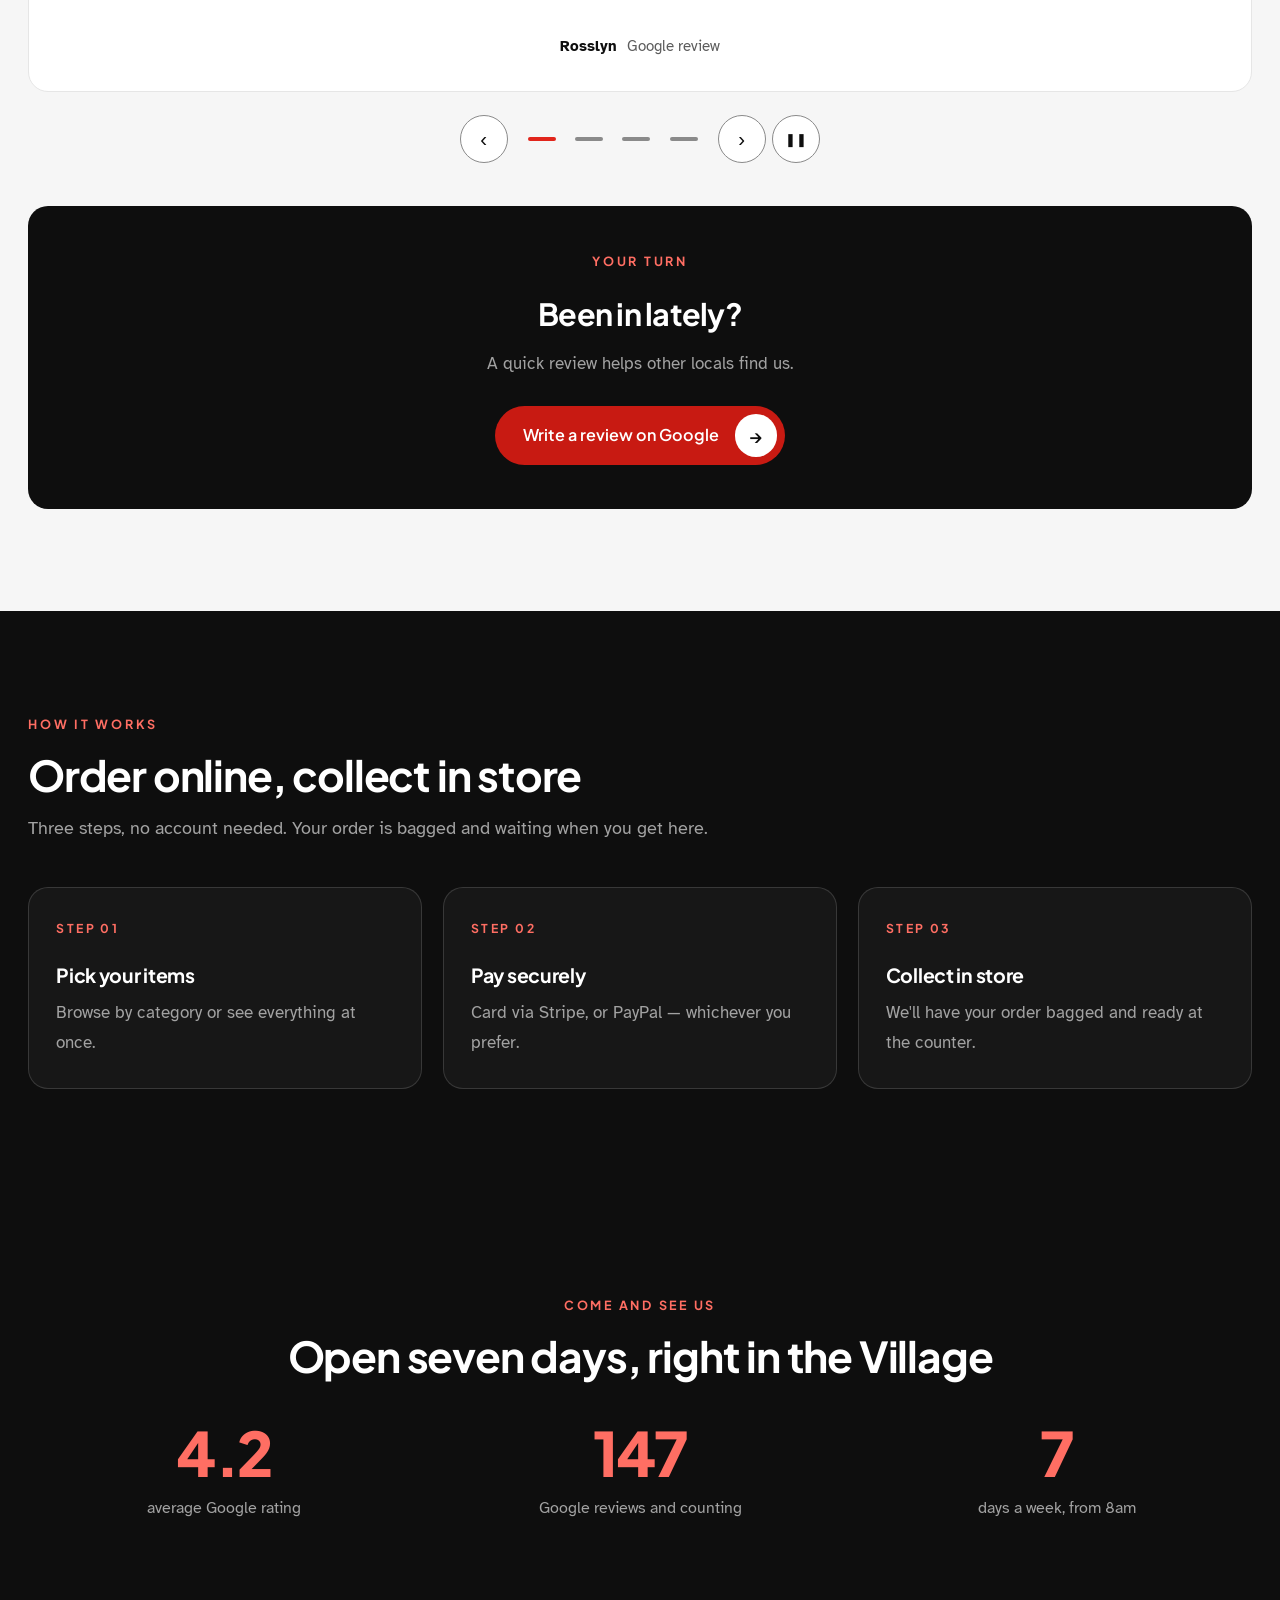
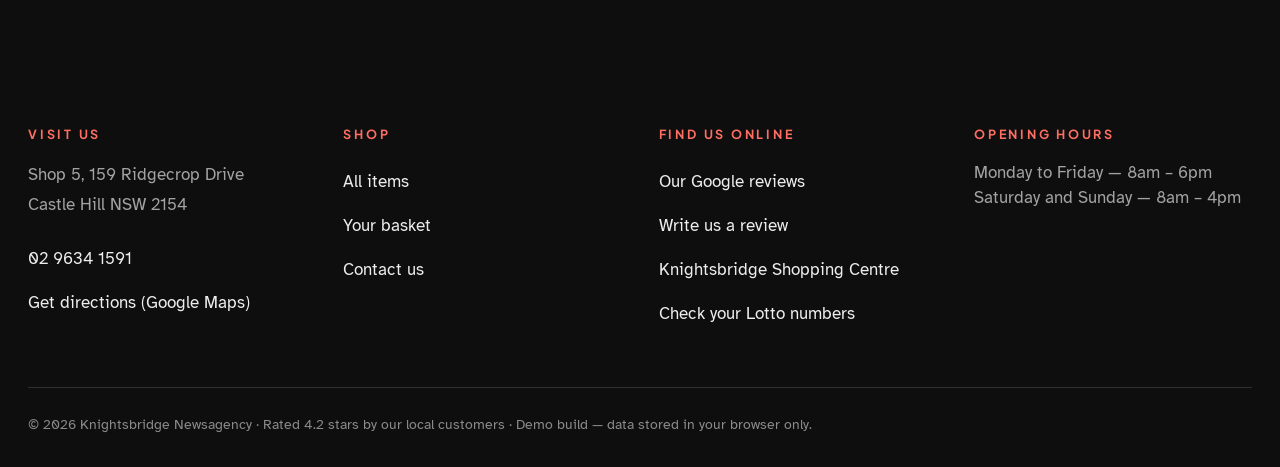
==== commit e17242ff: "Website: production-final pass SEO/OG/Twitter meta, schema.org LocalBusiness+Store JSON-LD, favicon " ====
--- a/web-design/index.html
+++ b/web-design/index.html
@@ -3,20 +3,118 @@
 <head>
 <meta charset="UTF-8">
 <meta name="viewport" content="width=device-width, initial-scale=1">
-<title>Home — Knightsbridge Newsagency</title>
-<meta name="description" content="Knightsbridge Newsagency, Castle Hill NSW. Papers, magazines, cards, toys, gifts and lotto. Order online, pick up in store.">
+<title>Knightsbridge Newsagency — Papers, Magazines, Cards &amp; Lotto in Castle Hill NSW</title>
+<meta name="description" content="Knightsbridge Newsagency in Castle Hill NSW — papers, magazines, cards, gifts, toys and lotto. Rated 4.2 from 147 Google reviews. Reserve online, collect in store. Open 7 days.">
+<link rel="canonical" href="https://www.knightsbridgenews.com.au/">
+<meta name="theme-color" content="#ffffff">
+<meta name="color-scheme" content="light">
+
+<!-- Icons & PWA -->
+<link rel="icon" href="favicon.ico" sizes="any">
+<link rel="icon" href="favicon.svg" type="image/svg+xml">
+<link rel="apple-touch-icon" href="apple-touch-icon.png">
+<link rel="manifest" href="site.webmanifest">
+<meta name="application-name" content="Knightsbridge Newsagency">
+<meta name="apple-mobile-web-app-title" content="Knightsbridge">
+<meta name="apple-mobile-web-app-capable" content="yes">
+
+<!-- Open Graph / Twitter -->
+<meta property="og:type" content="website">
+<meta property="og:site_name" content="Knightsbridge Newsagency">
+<meta property="og:locale" content="en_AU">
+<meta property="og:title" content="Knightsbridge Newsagency — Castle Hill NSW">
+<meta property="og:description" content="Papers, magazines, cards, gifts, toys and lotto in Castle Hill. Reserve online, collect in store. Open 7 days.">
+<meta property="og:url" content="https://www.knightsbridgenews.com.au/">
+<meta property="og:image" content="https://www.knightsbridgenews.com.au/assets/social/og-image.png">
+<meta property="og:image:width" content="1200">
+<meta property="og:image:height" content="630">
+<meta property="og:image:alt" content="Knightsbridge Newsagency — Castle Hill NSW. Papers, magazines, cards, gifts, lotto.">
+<meta name="twitter:card" content="summary_large_image">
+<meta name="twitter:title" content="Knightsbridge Newsagency — Castle Hill NSW">
+<meta name="twitter:description" content="Papers, magazines, cards, gifts, toys and lotto in Castle Hill. Reserve online, collect in store.">
+<meta name="twitter:image" content="https://www.knightsbridgenews.com.au/assets/social/og-image.png">
+
+<!-- Fonts (progressive enhancement; the CSS falls back to system fonts offline) -->
 <link rel="preconnect" href="https://fonts.googleapis.com">
 <link rel="preconnect" href="https://fonts.gstatic.com" crossorigin>
+<link rel="preload" as="style" href="https://fonts.googleapis.com/css2?family=Atkinson+Hyperlegible:ital,wght@0,400;0,700;1,400&family=Plus+Jakarta+Sans:wght@400;500;600;700;800&display=swap">
 <link href="https://fonts.googleapis.com/css2?family=Atkinson+Hyperlegible:ital,wght@0,400;0,700;1,400&family=Plus+Jakarta+Sans:wght@400;500;600;700;800&display=swap" rel="stylesheet">
 <link rel="stylesheet" href="style.css">
+
+<script type="application/ld+json">
+{
+  "@context": "https://schema.org",
+  "@type": ["Store", "LocalBusiness"],
+  "additionalType": "https://en.wikipedia.org/wiki/Newsagent's_shop",
+  "@id": "https://www.knightsbridgenews.com.au/#store",
+  "name": "Knightsbridge Newsagency",
+  "description": "Newsagency in Castle Hill NSW — papers, magazines, cards, gifts, toys and lottery. Reserve online, collect in store.",
+  "url": "https://www.knightsbridgenews.com.au/",
+  "telephone": "+61 2 9634 1591",
+  "image": "https://www.knightsbridgenews.com.au/assets/social/og-image.png",
+  "logo": "https://www.knightsbridgenews.com.au/assets/icons/icon-512.png",
+  "priceRange": "$",
+  "currenciesAccepted": "AUD",
+  "paymentAccepted": "Cash, Credit Card, PayPal",
+  "address": {
+    "@type": "PostalAddress",
+    "streetAddress": "Shop 5, 159 Ridgecrop Drive",
+    "addressLocality": "Castle Hill",
+    "addressRegion": "NSW",
+    "postalCode": "2154",
+    "addressCountry": "AU"
+  },
+  "geo": {
+    "@type": "GeoCoordinates",
+    "latitude": -33.7360,
+    "longitude": 150.9764
+  },
+  "hasMap": "https://www.google.com/maps/search/?api=1&query=Knightsbridge%20Newsagency%2C%20Shop%205%2C%20159%20Ridgecrop%20Drive%2C%20Castle%20Hill%20NSW%202154",
+  "areaServed": "Castle Hill NSW",
+  "openingHoursSpecification": [
+    { "@type": "OpeningHoursSpecification", "dayOfWeek": ["Monday", "Tuesday", "Wednesday", "Thursday", "Friday"], "opens": "08:00", "closes": "18:00" },
+    { "@type": "OpeningHoursSpecification", "dayOfWeek": ["Saturday", "Sunday"], "opens": "08:00", "closes": "16:00" }
+  ],
+  "aggregateRating": {
+    "@type": "AggregateRating",
+    "ratingValue": "4.2",
+    "reviewCount": "147",
+    "bestRating": "5",
+    "worstRating": "1"
+  },
+  "sameAs": [
+    "https://www.knightsbridgeshoppingcentre.com.au/knightsbridge-newsagency/",
+    "https://www.yelp.com/biz/knightsbridge-newsagency-castle-hill"
+  ]
+}
+</script>
 </head>
 <body>
 <div class="demo-banner">Demo build — data is stored in this browser and payments are simulated. Stock is managed in the owner app.</div>
+
+<noscript>
+  <div class="noscript-shell">
+    <h2>Knightsbridge Newsagency</h2>
+    <p>Shop 5, 159 Ridgecrop Drive, Castle Hill NSW 2154 · <a href="tel:+61296341591">02 9634 1591</a></p>
+    <p>Open Monday to Friday 8am–6pm, Saturday and Sunday 8am–4pm.</p>
+    <p>This site works best with JavaScript enabled. You can still reach us:</p>
+    <nav aria-label="Pages"><ul>
+      <li><a href="shop.html">Shop</a></li>
+      <li><a href="cart.html">Basket</a></li>
+      <li><a href="contact.html">Contact us</a></li>
+    </ul></nav>
+  </div>
+</noscript>
+
 <header class="masthead" id="site-header"></header>
 <main class="main-flush" id="main">
 
   <h1 class="visually-hidden">Knightsbridge Newsagency — Castle Hill</h1>
   <div class="hero-carousel" id="hero"></div>
+
+  <!-- Home hero seam: filled from data/lottery.json by js/lottery.js.
+       Ships hidden; revealed only when valid data loads. See data/README.md. -->
+  <section class="band lottery-band" id="lottery-panel" aria-label="Latest lottery draw" hidden></section>
 
   <section class="band" data-reveal aria-labelledby="cats-h">
     <div class="band-inner">
@@ -98,53 +196,13 @@
 </main>
 <footer class="site-footer" id="site-footer"></footer>
 
-<script src="js/art.js"></script>
-<script src="js/carousel.js"></script>
-<script src="js/app.js"></script>
-<script src="js/photo-picker.js"></script>
-<script src="js/images.js"></script>
-<script src="js/reviews.js"></script>
-<script>
-  renderShell('home');
-  initHeroCarousel('hero', HERO_SLIDES, { interval: 6500 });
-
-  renderGallery('gallery');
-
-  document.getElementById('rating-summary').innerHTML = ratingSummaryHTML();
-  document.getElementById('write-review-btn').href = BUSINESS_LINKS.writeReview;
-  initReviewSlider('review-slider', REVIEWS, { interval: 7000 });
-
-  // Every figure here is a real, checkable one — the Google rating and
-  // review count from reviews.js, and the opening hours from the shop.
-  document.getElementById('stat-grid').innerHTML = [
-    [REVIEW_SUMMARY.rating, `average ${REVIEW_SUMMARY.source} rating`],
-    [REVIEW_SUMMARY.count, `${REVIEW_SUMMARY.source} reviews and counting`],
-    ['7', 'days a week, from 8am']
-  ].map(([figure, label]) => `
-    <li class="stat">
-      <span class="stat-figure">${esc(figure)}</span>
-      <span class="stat-label">${esc(label)}</span>
-    </li>`).join('');
-
-  document.getElementById('tag-list').innerHTML =
-    store.distinctTags().map(t => `<li><a class="tag-chip" href="shop.html?tag=${encodeURIComponent(t)}">${esc(t)}</a></li>`).join('')
-    + `<li><a class="tag-chip" href="shop.html">Everything</a></li>`;
-
-  function renderPopular() {
-    const picks = store.activeProducts().filter(p => !p.held && p.stock > 0).slice(0, 4);
-    document.getElementById('popular-grid').innerHTML = picks.map(productCardHTML).join('');
-  }
-  renderPopular();
-
-  document.addEventListener('click', e => {
-    const id = e.target.closest('[data-add]')?.dataset.add;
-    if (!id) return;
-    store.addToCart(id);
-    renderShell('home');
-    renderPopular();
-  });
-
-  initReveal();
-</script>
+<script src="js/art.js" defer></script>
+<script src="js/carousel.js" defer></script>
+<script src="js/app.js" defer></script>
+<script src="js/photo-picker.js" defer></script>
+<script src="js/images.js" defer></script>
+<script src="js/reviews.js" defer></script>
+<script src="js/lottery.js" defer></script>
+<script src="js/page-home.js" defer></script>
 </body>
 </html>
--- a/web-design/style.css
+++ b/web-design/style.css
@@ -569,6 +569,8 @@
 .field input:focus, .field textarea:focus { border-color: var(--ink); }
 .field textarea { min-height: 8rem; }
 .hint { margin: 0; font-size: .87rem; color: var(--ink-soft); }
+.field-error { font-size: .87rem; font-weight: 700; color: var(--hot-ink); }
+.field [aria-invalid="true"] { border-color: var(--hot-ink); }
 .field-row { display: grid; gap: 1rem; grid-template-columns: repeat(auto-fit, minmax(11rem, 1fr)); }
 fieldset.field { border: 1px solid var(--line); border-radius: var(--r-card); padding: 1.4rem; margin: 0; background: var(--card); }
 .radio-list { display: flex; flex-wrap: wrap; gap: .4rem .9rem; margin-bottom: .9rem; }
@@ -616,6 +618,69 @@
 .receipt h2 { margin-top: 0; }
 .reset-row { margin-top: 3rem; padding-top: 1.4rem; border-top: 1px solid var(--line); }
 
+/* ---------------- Lottery panel (home hero seam) ----------------
+   Rendered from data/lottery.json by js/lottery.js. Ships hidden; the
+   renderer reveals it only when valid data loads. See data/README.md. */
+.lottery-band { background: var(--canvas-2); border-bottom: 1px solid var(--line); }
+.lottery-inner {
+  display: grid; gap: 1.6rem 2rem; align-items: center;
+  grid-template-columns: 1fr;
+}
+.lottery-head { display: flex; flex-direction: column; gap: 1rem; }
+.lottery-badge { max-width: 15rem; }
+.lottery-badge-svg, .lottery-badge-img {
+  width: 100%; height: auto; border-radius: var(--r-card);
+}
+.lottery-game { margin: 0; }
+.lottery-draw { margin: .4rem 0 1.2rem; color: var(--ink-soft); font-weight: 600; font-family: var(--display); }
+.lottery-balls {
+  list-style: none; margin: 0 0 1.1rem; padding: 0;
+  display: flex; flex-wrap: wrap; align-items: center; gap: .6rem;
+}
+.lottery-ball {
+  display: inline-flex; align-items: center; justify-content: center;
+  min-width: 3rem; height: 3rem; padding: 0 .5rem;
+  border-radius: var(--pill);
+  background: var(--hot-btn); color: #fff;
+  font-family: var(--display); font-weight: 800; font-size: 1.15rem; letter-spacing: -.02em;
+}
+.lottery-ball--supp { background: #fff; color: var(--hot-ink); border: 2px solid var(--hot-ink); }
+.lottery-ball--pb { background: var(--ink); color: #fff; }
+.lottery-divider { font-family: var(--display); font-weight: 800; color: var(--ink-soft); font-size: 1.3rem; padding: 0 .1rem; }
+.lottery-jackpot {
+  margin: 0 0 1.2rem; display: inline-block;
+  font-family: var(--display); font-weight: 700; font-size: .9rem;
+  background: var(--hot-wash); color: var(--hot-ink); border-radius: var(--pill); padding: .35rem 1rem;
+}
+.lottery-actions { margin-bottom: .6rem; }
+.lottery-updated { margin: 0; font-size: .8rem; color: var(--ink-soft); }
+.lottery-poster { border-radius: var(--r-card); overflow: hidden; }
+.lottery-poster img { width: 100%; height: auto; border-radius: var(--r-card); background: var(--ink); }
+.lottery-disclaimer {
+  max-width: var(--wrap); margin: 1.6rem auto 0; padding: 0;
+  font-size: .8rem; color: var(--ink-soft);
+}
+@media (min-width: 46rem) {
+  .lottery-inner { grid-template-columns: auto 1fr; }
+  .lottery-poster { grid-column: 1 / -1; }
+}
+@media (min-width: 62rem) {
+  .lottery-inner { grid-template-columns: 15rem 1fr 18rem; align-items: center; }
+  .lottery-poster { grid-column: auto; }
+}
+
+/* ---------------- No-JS fallback shell ----------------
+   The header, footer and product lists are built by JavaScript. With JS off
+   the pages would be near-empty, so this gives the core details and links. */
+.noscript-shell {
+  max-width: var(--wrap); margin: 0 auto; padding: 1.6rem 1rem;
+  border-bottom: 1px solid var(--line);
+}
+.noscript-shell h2 { margin: 0 0 .6rem; font-size: 1.3rem; }
+.noscript-shell ul { margin: .6rem 0 0; padding-left: 1.1rem; }
+.noscript-shell nav ul { list-style: none; padding: 0; display: flex; flex-wrap: wrap; gap: .3rem 1.1rem; }
+.noscript-shell a { min-height: 44px; display: inline-flex; align-items: center; }
+
 /* ---------------- Footer ---------------- */
 .site-footer { background: var(--ink); color: var(--dim); padding: var(--band-y) 1rem 1.8rem; }
 .footer-grid { max-width: var(--wrap); margin: 0 auto; display: grid; gap: 2.2rem; grid-template-columns: repeat(auto-fit, minmax(13rem, 1fr)); }
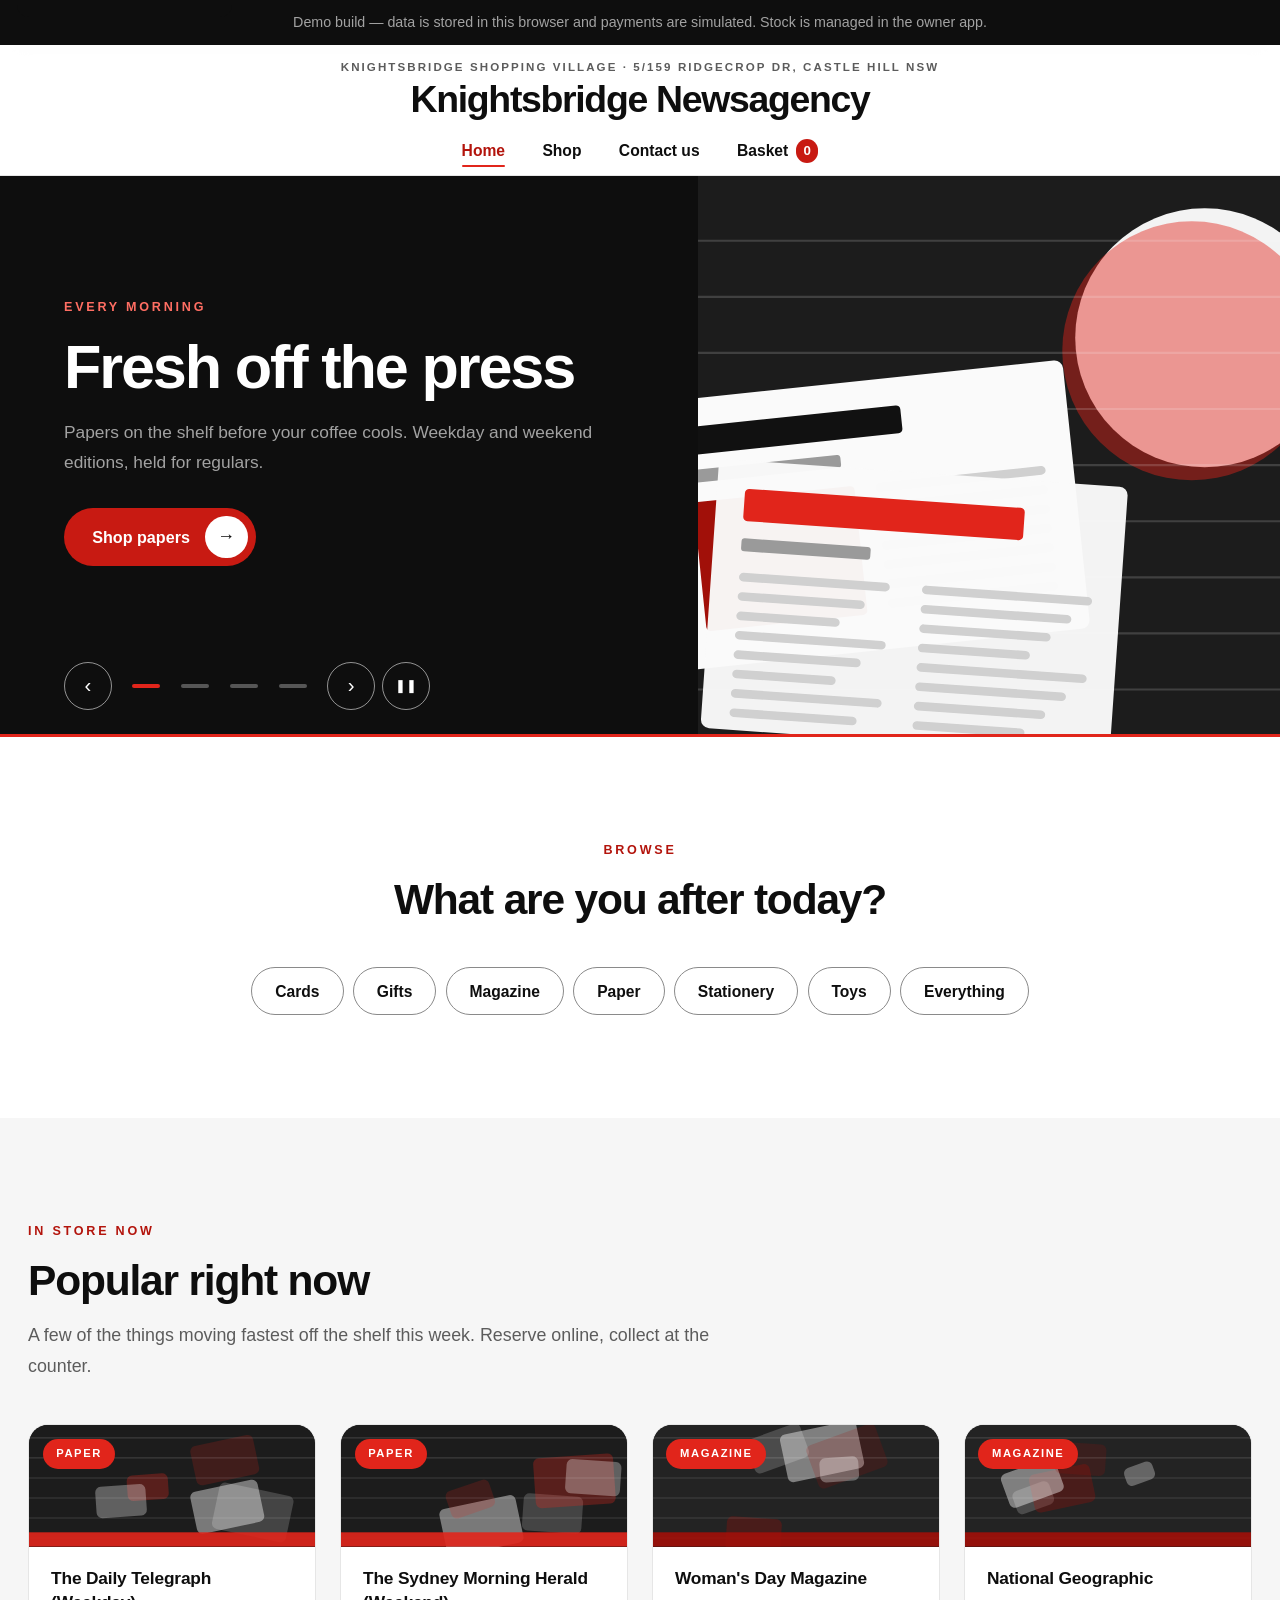
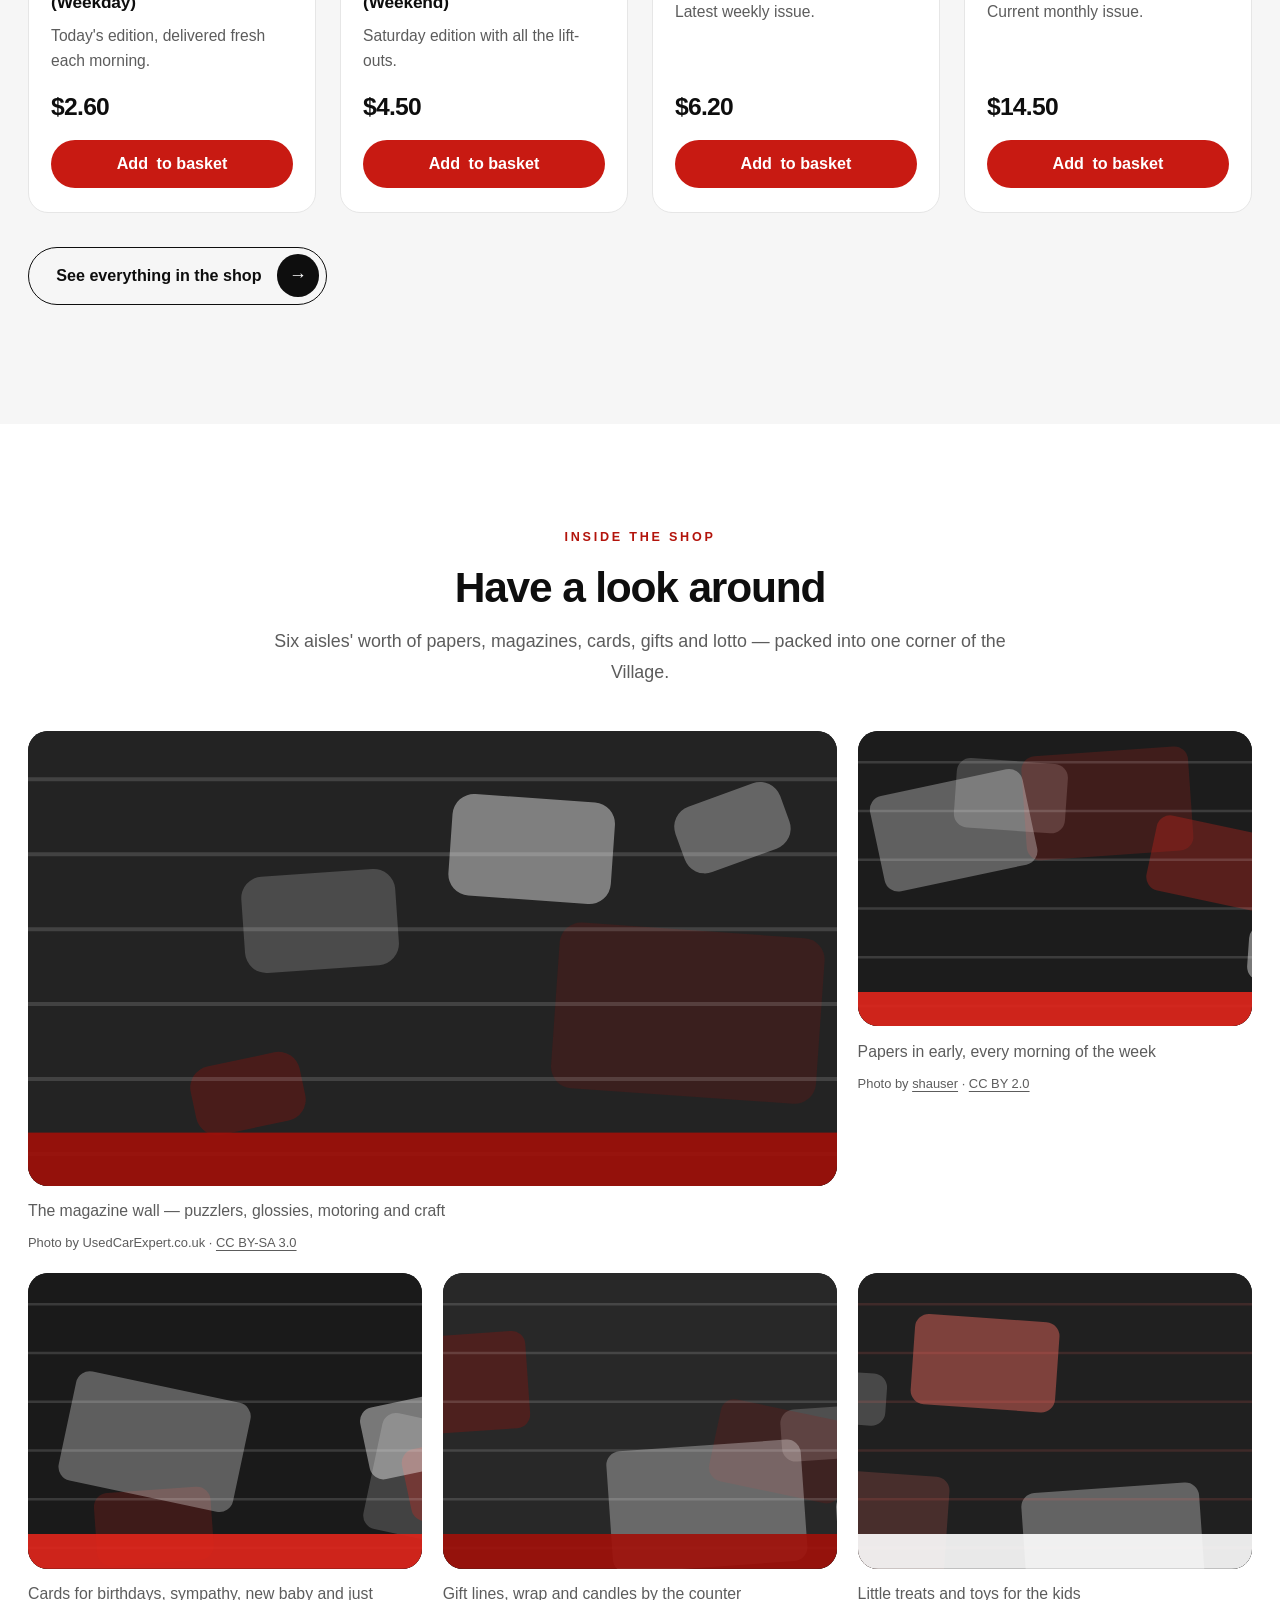
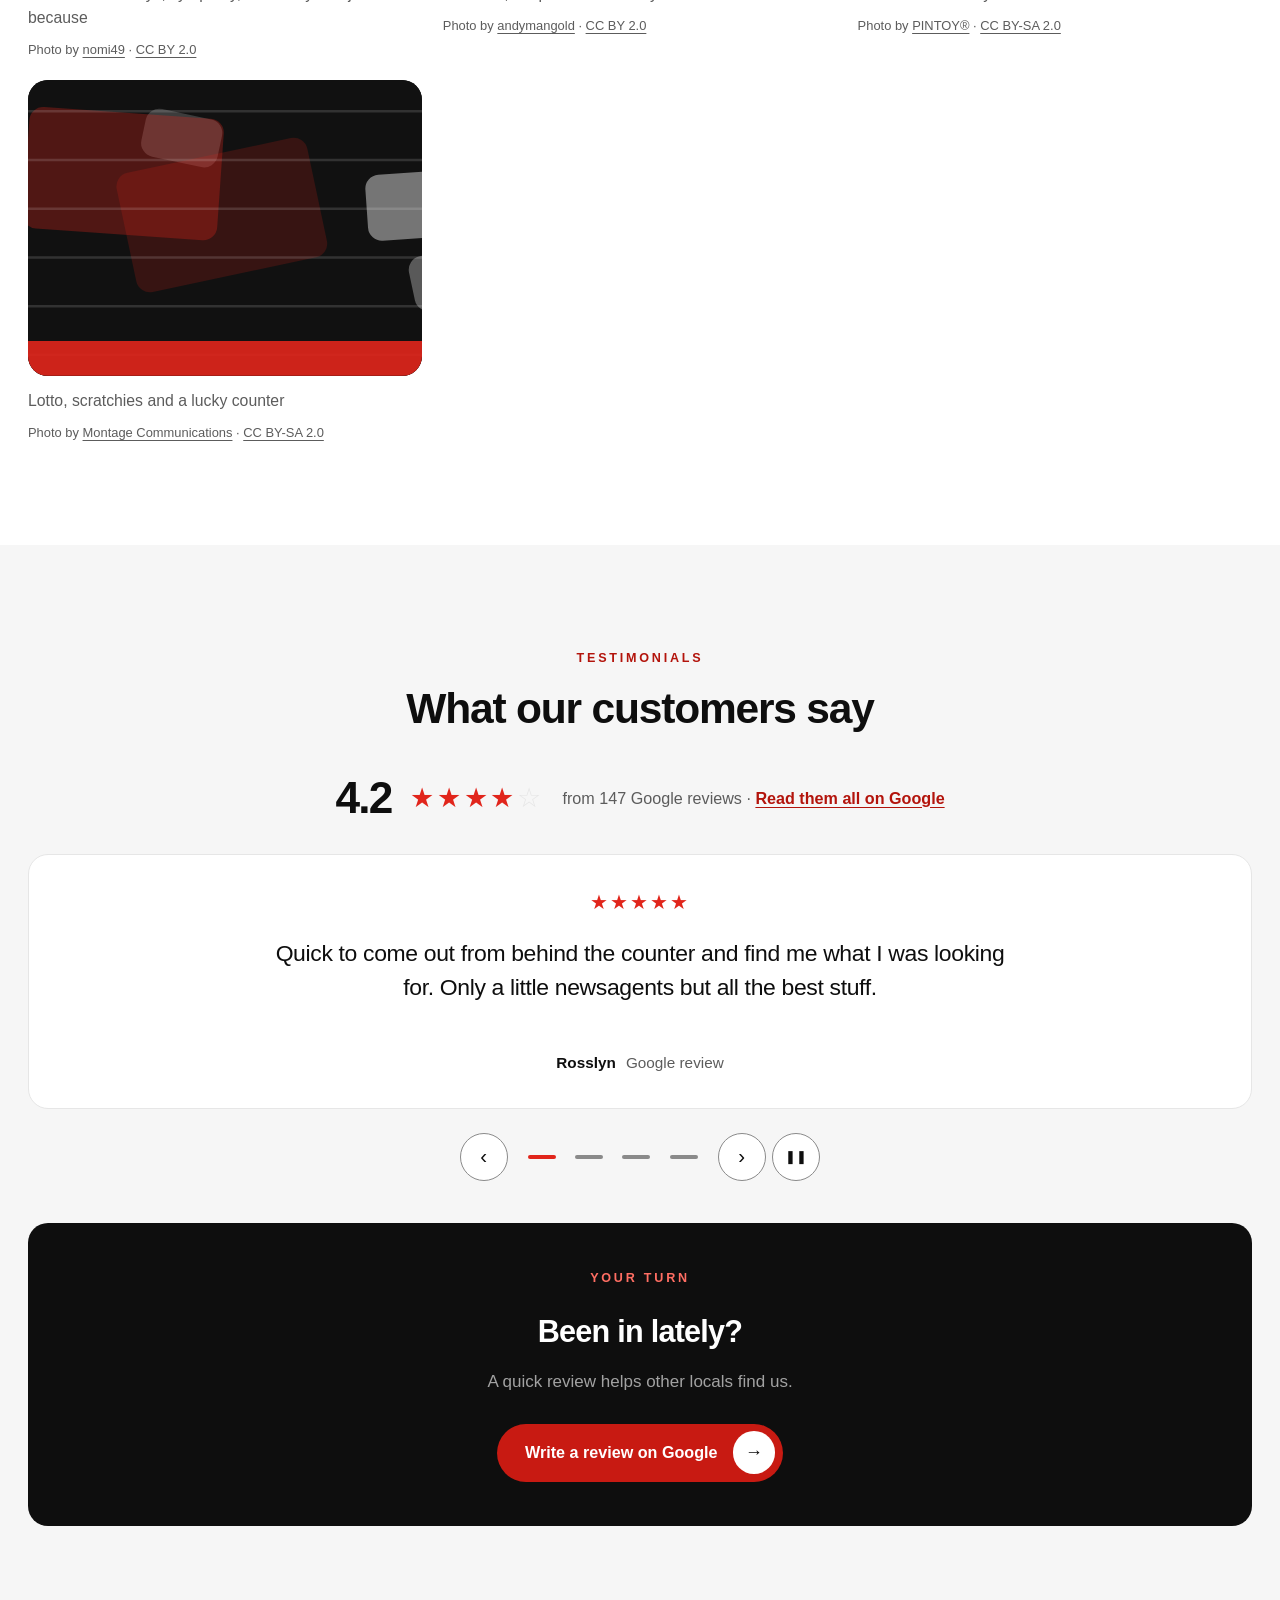
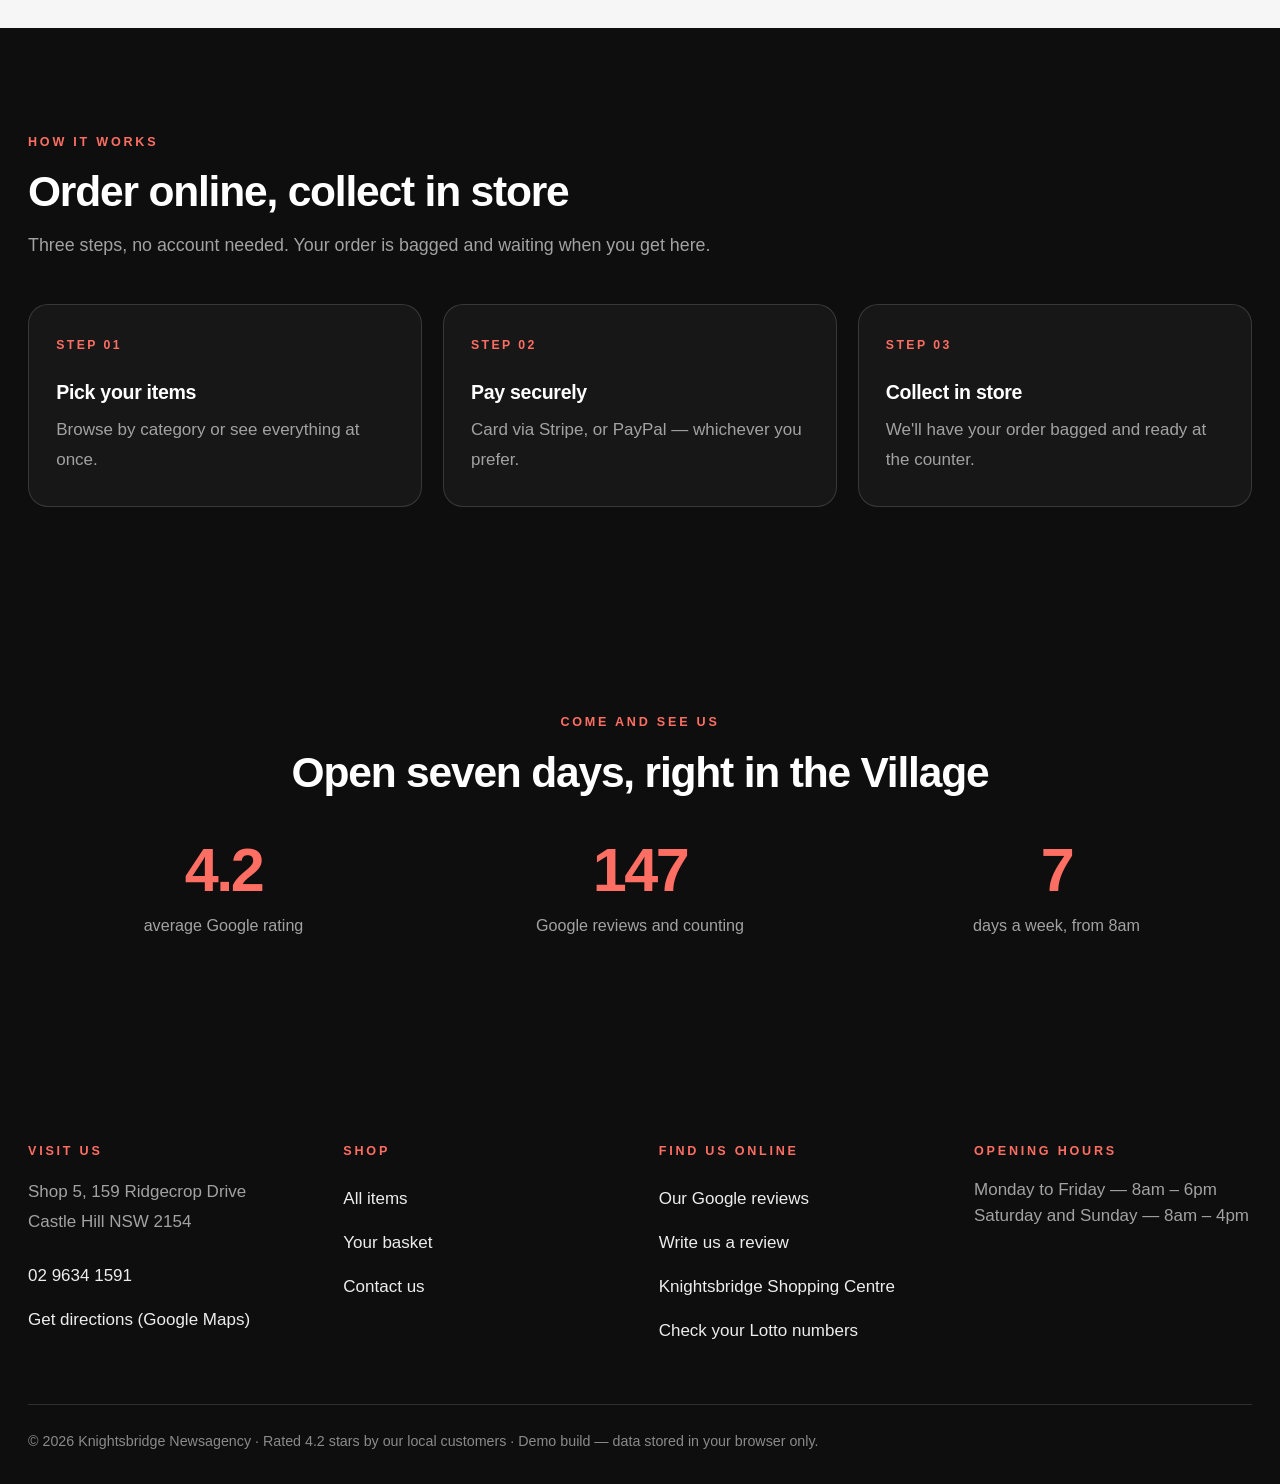
==== commit 975c578f: "Security hardening: website CSP/headers + app posture Website (web-design/): - CSP + Referrer-Policy" ====
--- a/web-design/index.html
+++ b/web-design/index.html
@@ -3,6 +3,9 @@
 <head>
 <meta charset="UTF-8">
 <meta name="viewport" content="width=device-width, initial-scale=1">
+<!-- Security headers (also set at the edge via _headers; meta covers static hosts like GitHub Pages) -->
+<meta http-equiv="Content-Security-Policy" content="default-src 'self'; base-uri 'self'; object-src 'none'; form-action 'self'; img-src 'self' data: https:; font-src 'self' https://fonts.gstatic.com; style-src 'self' 'unsafe-inline' https://fonts.googleapis.com; script-src 'self'; connect-src 'self' https://api.openverse.org; manifest-src 'self'; worker-src 'self'">
+<meta name="referrer" content="strict-origin-when-cross-origin">
 <title>Knightsbridge Newsagency — Papers, Magazines, Cards &amp; Lotto in Castle Hill NSW</title>
 <meta name="description" content="Knightsbridge Newsagency in Castle Hill NSW — papers, magazines, cards, gifts, toys and lotto. Rated 4.2 from 147 Google reviews. Reserve online, collect in store. Open 7 days.">
 <link rel="canonical" href="https://www.knightsbridgenews.com.au/">
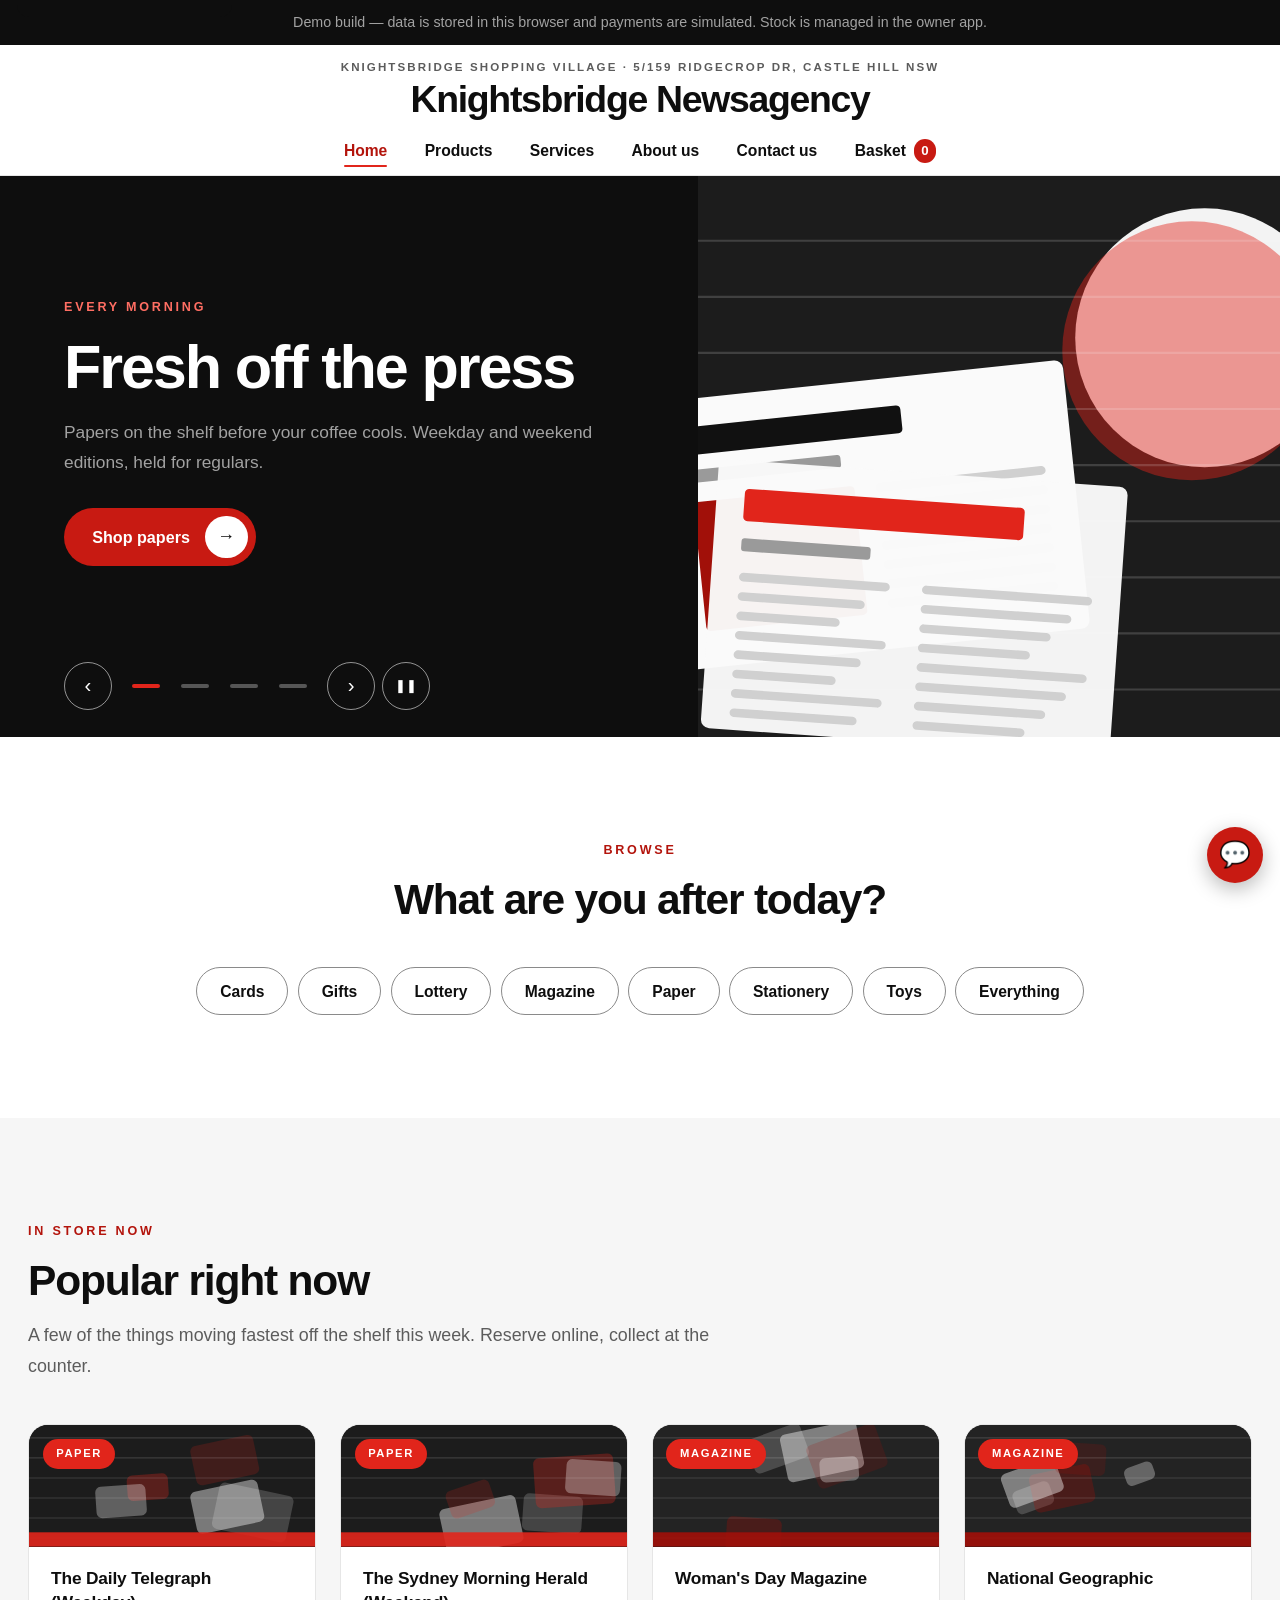
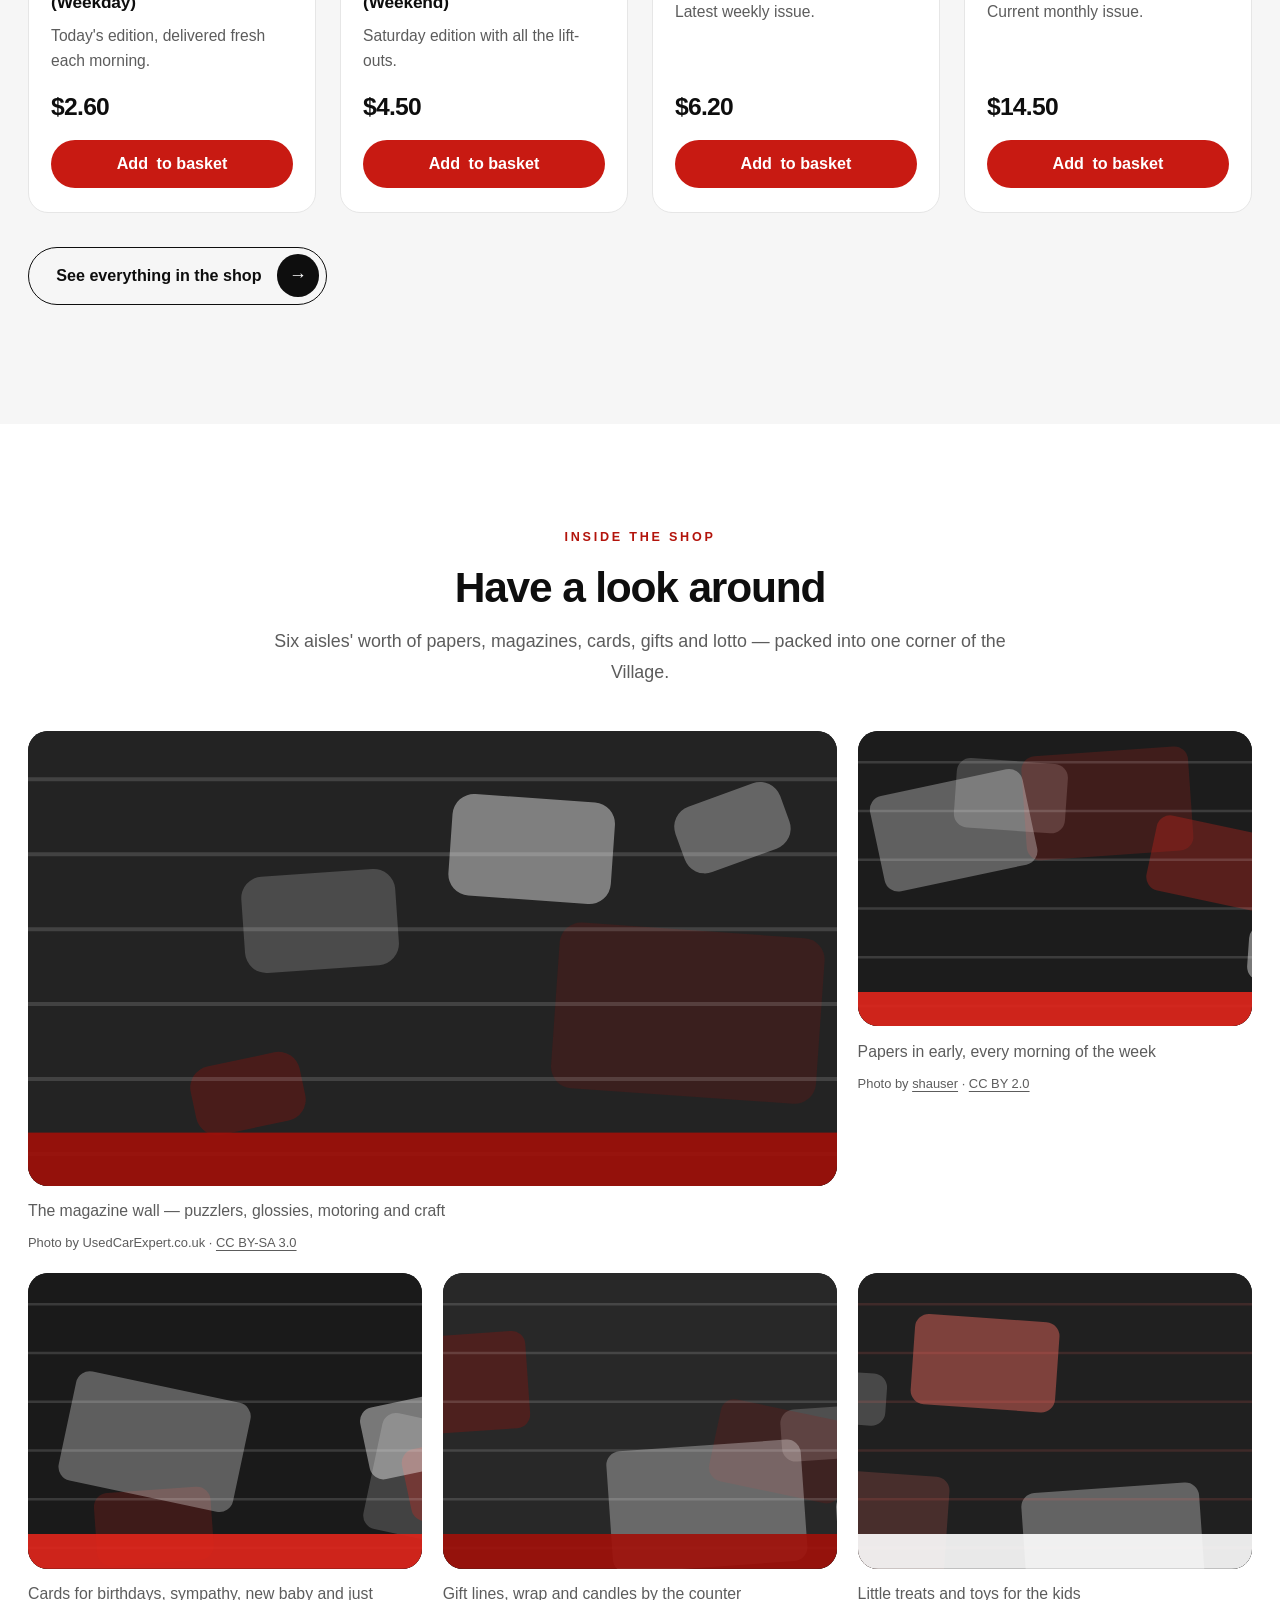
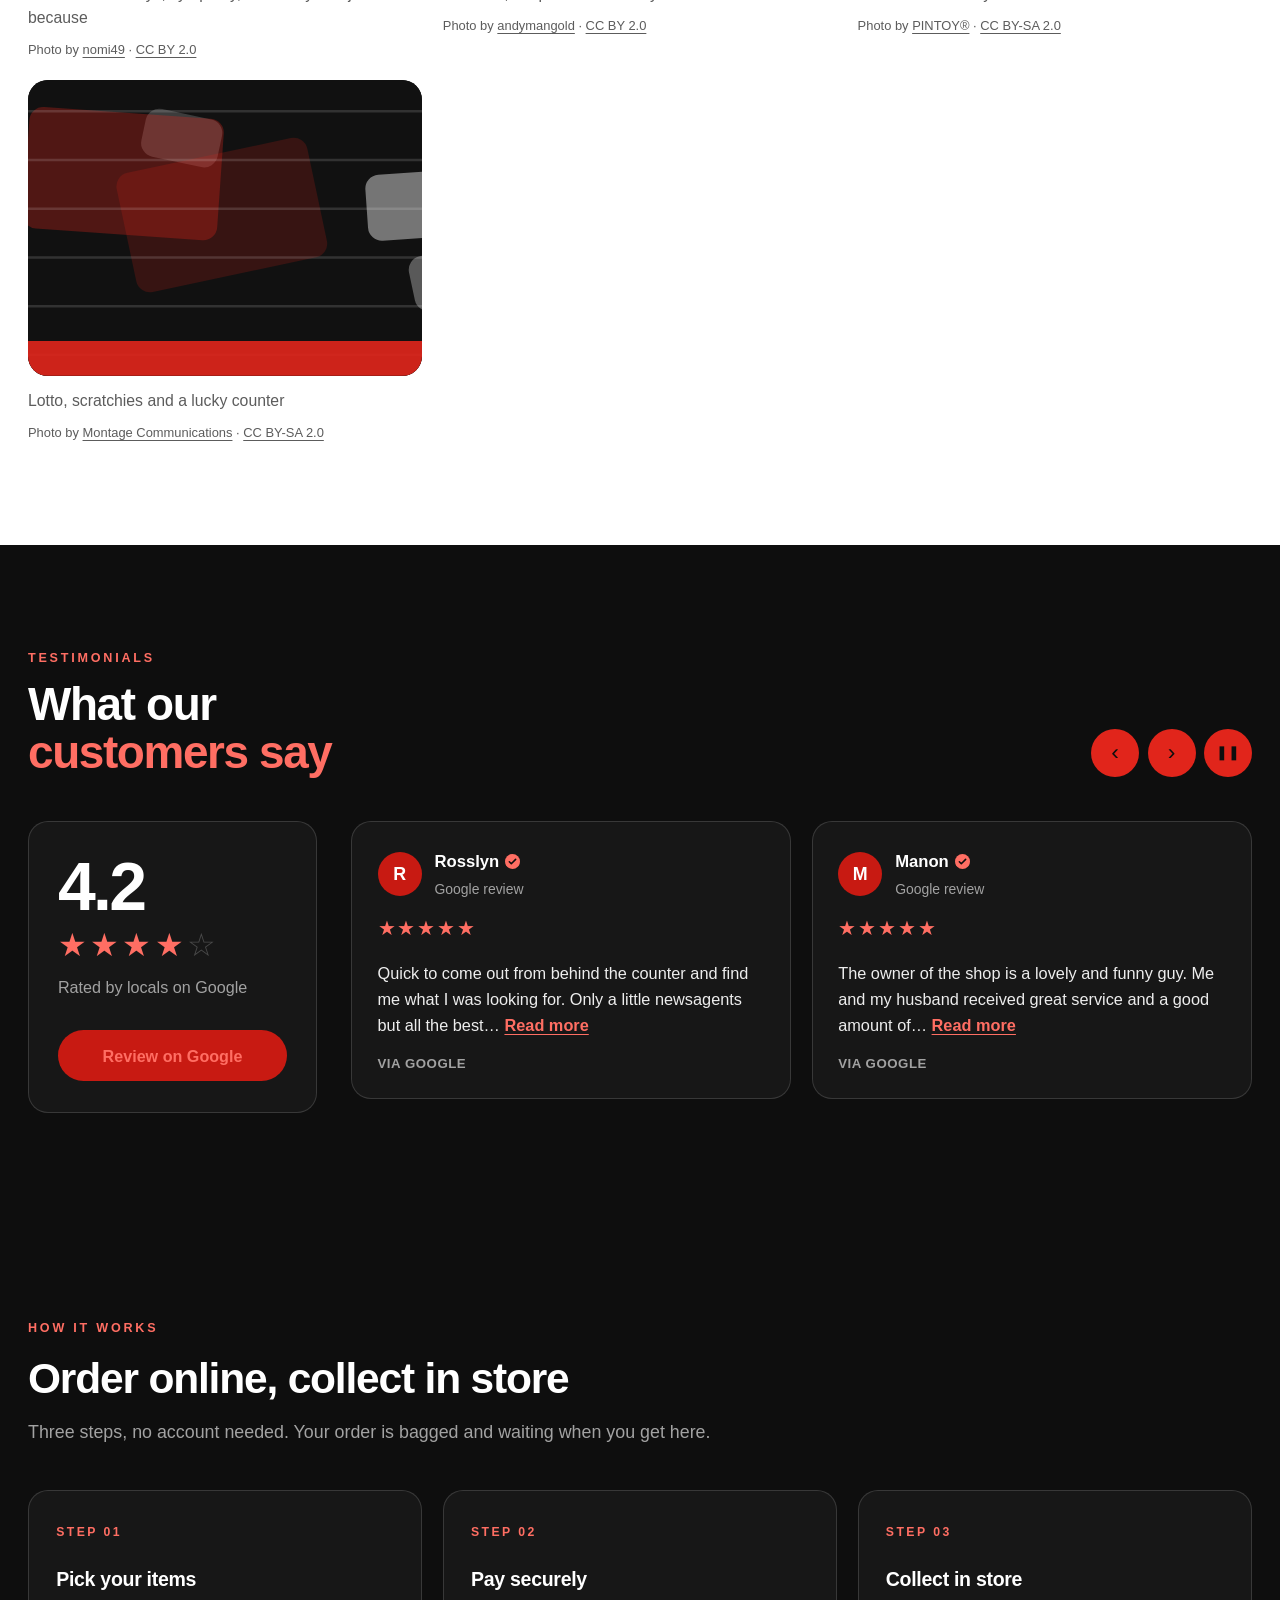
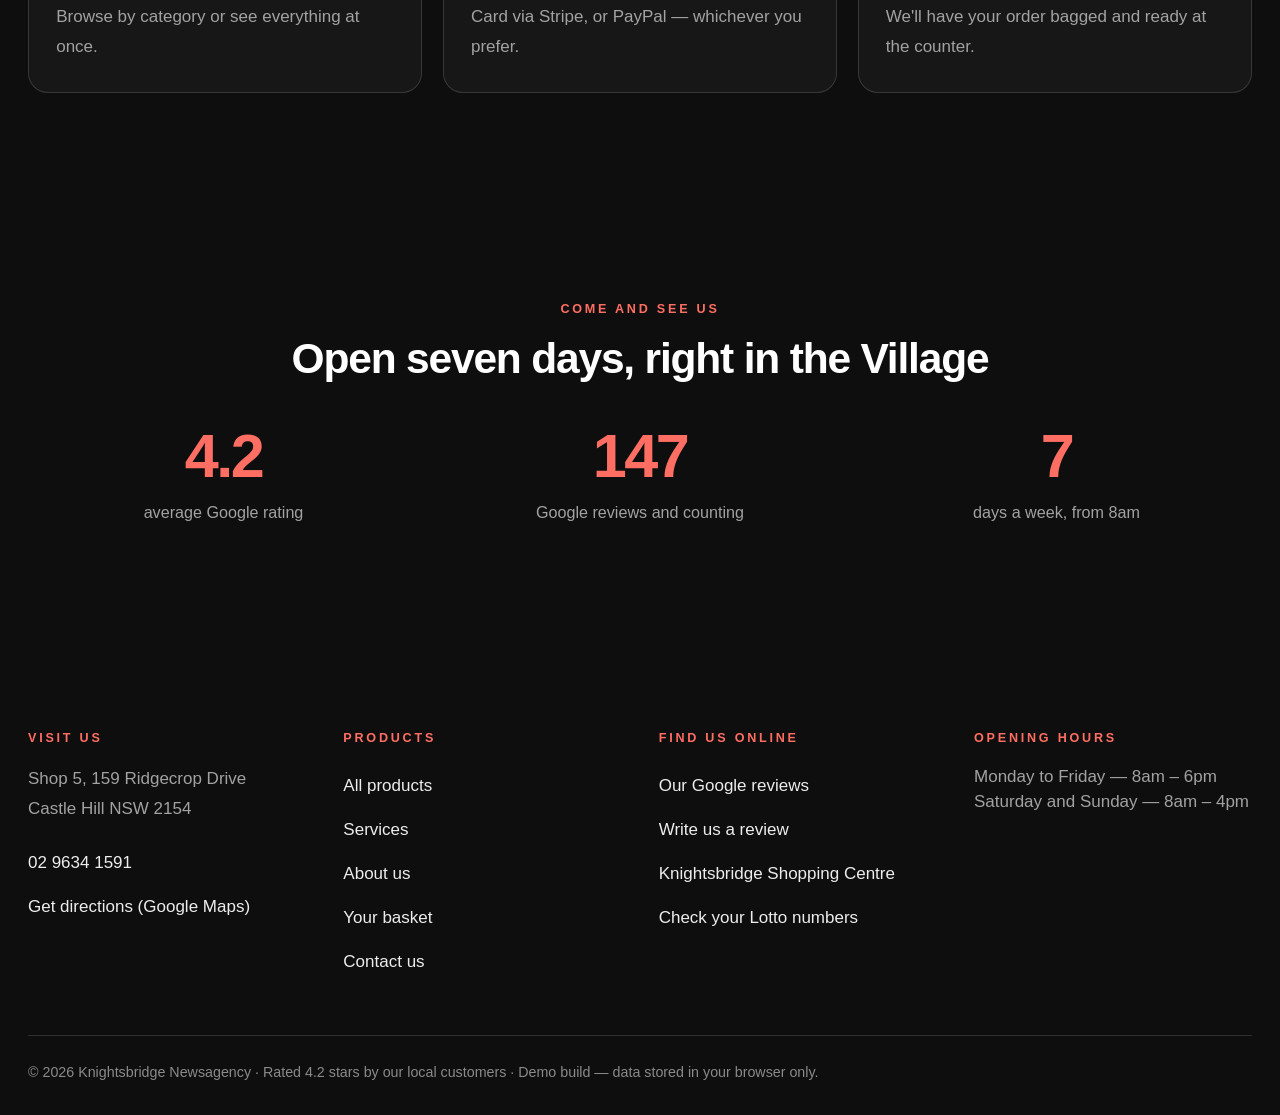
==== commit 0152a3f8: "Website: Products/Services/About pages, new reviews layout, hero, chatbot Structure & content: - Ren" ====
--- a/web-design/index.html
+++ b/web-design/index.html
@@ -102,7 +102,7 @@
     <p>Open Monday to Friday 8am–6pm, Saturday and Sunday 8am–4pm.</p>
     <p>This site works best with JavaScript enabled. You can still reach us:</p>
     <nav aria-label="Pages"><ul>
-      <li><a href="shop.html">Shop</a></li>
+      <li><a href="products.html">Products</a></li>
       <li><a href="cart.html">Basket</a></li>
       <li><a href="contact.html">Contact us</a></li>
     </ul></nav>
@@ -137,7 +137,7 @@
         <p>A few of the things moving fastest off the shelf this week. Reserve online, collect at the counter.</p>
       </div>
       <ul class="product-grid" id="popular-grid"></ul>
-      <p style="margin-top:2rem"><a class="btn btn-secondary btn-arrow" href="shop.html">See everything in the shop</a></p>
+      <p style="margin-top:2rem"><a class="btn btn-secondary btn-arrow" href="products.html">See everything in the shop</a></p>
     </div>
   </section>
 
@@ -152,23 +152,8 @@
     </div>
   </section>
 
-  <section class="band band-soft" data-reveal aria-labelledby="reviews-h">
-    <div class="band-inner reviews">
-      <div class="section-head is-centred">
-        <span class="eyebrow">Testimonials</span>
-        <h2 id="reviews-h">What our customers say</h2>
-      </div>
-      <div id="rating-summary"></div>
-      <div class="review-slider" id="review-slider"></div>
-      <div class="review-cta">
-        <span class="eyebrow">Your turn</span>
-        <h3>Been in lately?</h3>
-        <p>A quick review helps other locals find us.</p>
-        <a class="btn btn-primary btn-arrow" id="write-review-btn" target="_blank" rel="noopener">
-          Write a review on Google
-        </a>
-      </div>
-    </div>
+  <section class="band band-dark testimonials" data-reveal aria-labelledby="reviews-h">
+    <div class="band-inner" id="reviews-section"></div>
   </section>
 
   <section class="band band-dark how-it-works" data-reveal aria-labelledby="how-h">
@@ -206,6 +191,7 @@
 <script src="js/images.js" defer></script>
 <script src="js/reviews.js" defer></script>
 <script src="js/lottery.js" defer></script>
+<script src="js/chatbot.js" defer></script>
 <script src="js/page-home.js" defer></script>
 </body>
 </html>
--- a/web-design/style.css
+++ b/web-design/style.css
@@ -281,8 +281,6 @@
 }
 .carousel-dot:hover::before { background: #fff; }
 .carousel-dot.is-active::before { background: var(--hot); }
-.carousel-progress { position: absolute; left: 0; right: 0; bottom: 0; height: 3px; background: rgba(255,255,255,.14); z-index: 3; }
-.carousel-progress span { display: block; height: 100%; width: 0; background: var(--hot); }
 
 @media (min-width: 52rem) {
   .carousel-viewport { min-height: 33rem; }
@@ -417,86 +415,110 @@
 }
 .stat-label { display: block; margin-top: .6rem; color: var(--dim); font-size: .95rem; }
 
-/* ---------------- Reviews ---------------- */
-/* NB: no `margin` rule on .reviews — it shares an element with .band-inner,
-   and a plain `margin: 0` here would override that rule's `margin: 0 auto`
-   and pin the whole section to the left of the page. */
-
-.rating-summary {
-  display: flex; flex-wrap: wrap; align-items: center; justify-content: center;
-  gap: .5rem 1.1rem; margin: 0 0 2rem; text-align: center;
-}
-.rating-score {
-  font-family: var(--display); font-weight: 800; font-size: 2.6rem;
-  line-height: 1; letter-spacing: -.04em; color: var(--ink);
-}
-.rating-meta { color: var(--ink-soft); font-size: .95rem; }
-.rating-meta a { font-weight: 700; }
-
+/* ---------------- Stars ---------------- */
 /* Stars are text glyphs (★ / ☆), so they scale with font size, survive a
    stylesheet failure, and can be read aloud from the label we pair them with. */
 .stars { color: var(--hot); letter-spacing: .1em; font-size: 1.15rem; line-height: 1; }
-.stars-lg { font-size: 1.6rem; }
+.stars-lg { font-size: 1.9rem; }
 .stars-dim { color: var(--line); }
-
-/* Review slideshow — one card at a time, same a11y contract as the hero. */
-.review-slider { position: relative; }
-.review-track { position: relative; min-height: 21rem; }
-@media (min-width: 40rem) { .review-track { min-height: 15rem; } }
-.review-slide {
-  position: absolute; inset: 0;
-  opacity: 0; visibility: hidden; transition: opacity .5s ease;
-}
-.review-slide.is-active { opacity: 1; visibility: visible; }
+/* On the dark testimonials band, red stars need the lighter shade for contrast. */
+.testimonials .stars { color: var(--hot-dark); }
+.testimonials .stars-dim { color: rgba(255,255,255,.22); }
+
+/* ---------------- Testimonials (dark band) ---------------- */
+.testi-header {
+  display: flex; align-items: flex-end; justify-content: space-between;
+  flex-wrap: wrap; gap: 1.2rem; margin: 0 0 2.6rem;
+}
+.testi-intro .eyebrow { margin-bottom: .7rem; }
+.testi-title { font-weight: 800; letter-spacing: -.03em; line-height: 1.04;
+  font-size: clamp(1.8rem, 4vw, 2.7rem); color: #fff; margin: 0; }
+.testi-accent { color: var(--hot-dark); }
+
+.testi-nav { display: flex; align-items: center; gap: .5rem; }
+.testi-arrow {
+  width: 48px; height: 48px; flex: none;
+  display: inline-flex; align-items: center; justify-content: center;
+  border-radius: var(--pill); border: none;
+  background: var(--hot); color: #0E0E0E;
+  font-size: 1.35rem; line-height: 1; cursor: pointer;
+  transition: background .16s ease, transform .16s ease;
+}
+.testi-arrow:hover { background: #fff; }
+.testi-arrow:active { transform: translateY(1px); }
+.testi-play { font-size: .82rem; }
+
+.testi-body {
+  display: grid; gap: 1.6rem;
+  grid-template-columns: 1fr;
+  align-items: start;
+}
+@media (min-width: 48rem) {
+  .testi-body { grid-template-columns: minmax(14rem, 17rem) 1fr; gap: 2rem; }
+}
+
+/* Left rating panel */
+.testi-summary {
+  display: flex; flex-direction: column; align-items: flex-start; gap: .5rem;
+  background: var(--ink-2); border: 1px solid var(--line-dark);
+  border-radius: var(--r-card); padding: 1.8rem 1.7rem;
+}
+.testi-summary .rating-score {
+  font-family: var(--display); font-weight: 800; font-size: clamp(3rem, 7vw, 4rem);
+  line-height: 1; letter-spacing: -.04em; color: #fff;
+}
+.rating-caption { margin: .2rem 0 1.2rem; color: var(--dim); font-size: .95rem; }
+.testi-summary .btn { width: 100%; }
+
+/* Right card area */
+.testi-cards { display: grid; gap: 1.2rem; grid-template-columns: 1fr; min-width: 0; }
+@media (min-width: 48rem) {
+  .testi-cards { grid-template-columns: repeat(2, 1fr); }
+}
 .review-card {
-  height: 100%; margin: 0;
-  background: var(--card); border: 1px solid var(--line); border-radius: var(--r-card);
-  padding: 2rem 1.9rem 1.8rem; position: relative;
-  display: flex; flex-direction: column; gap: 1rem;
-  text-align: center; align-items: center;
-}
-.review-rating { margin: 0; }
-.review-card blockquote { margin: 0; flex-grow: 1; max-width: 44rem; }
-.review-card blockquote p {
-  margin: 0; font-family: var(--display); font-weight: 500;
-  font-size: clamp(1.05rem, 2.2vw, 1.35rem); line-height: 1.5; letter-spacing: -.015em;
-  color: var(--ink);
-}
-.review-card figcaption { margin: 0; }
-.review-card footer {
-  margin: 0; color: var(--ink-soft); font-size: .9rem;
-  display: flex; flex-wrap: wrap; justify-content: center; gap: .1rem .6rem;
-}
-.review-author { font-weight: 700; color: var(--ink); }
-
-.review-controls {
-  display: flex; align-items: center; justify-content: center; gap: .4rem;
-  flex-wrap: wrap; margin-top: 1.4rem;
-}
-.review-btn {
-  width: 48px; height: 48px;
+  margin: 0; min-width: 0;
+  background: var(--ink-2); border: 1px solid var(--line-dark); border-radius: var(--r-card);
+  padding: 1.5rem 1.5rem 1.3rem;
+  display: flex; flex-direction: column; gap: .85rem;
+}
+.review-card[hidden] { display: none; }
+
+.review-head { display: flex; align-items: center; gap: .75rem; }
+.review-avatar {
+  width: 2.6rem; height: 2.6rem; flex: none;
   display: inline-flex; align-items: center; justify-content: center;
-  border-radius: var(--pill); border: 1.5px solid var(--line-ui);
-  background: var(--card); color: var(--ink);
-  font-size: 1.2rem; line-height: 1; cursor: pointer;
-  transition: background .16s ease, color .16s ease, border-color .16s ease;
-}
-.review-btn:hover { background: var(--ink); border-color: var(--ink); color: #fff; }
-.review-play { font-size: .78rem; }
-.review-dots { display: flex; gap: .2rem; align-items: center; padding: 0 .3rem; }
-.review-dot { width: 44px; height: 44px; padding: 0; cursor: pointer; background: none; border: none; position: relative; }
-.review-dot::before {
-  content: ""; position: absolute; inset: 50% 8px auto 8px; transform: translateY(-50%);
-  height: 4px; border-radius: 4px; background: var(--line-ui); transition: background .2s ease;
-}
-.review-dot:hover::before { background: var(--ink-soft); }
-.review-dot.is-active::before { background: var(--hot); }
-
-/* On narrow phones the dots would push prev/next onto a second line and
-   split the button group. Drop the whole dot row underneath instead. */
+  border-radius: var(--pill); background: var(--hot-btn); color: #fff;
+  font-family: var(--display); font-weight: 700; font-size: 1.05rem;
+}
+.review-who { display: flex; flex-direction: column; min-width: 0; }
+.review-name {
+  font-family: var(--display); font-weight: 700; color: #fff; font-size: .98rem;
+  display: inline-flex; align-items: center; gap: .35rem;
+}
+.review-verified-wrap { display: inline-flex; color: var(--hot-dark); }
+.review-verified { display: block; }
+.review-time { color: var(--dim); font-size: .82rem; }
+.review-stars { margin: 0; }
+
+.review-text {
+  margin: 0; color: #EDEDED; font-size: .96rem; line-height: 1.6;
+  flex-grow: 1;
+}
+.review-more {
+  display: inline; padding: 0; margin: 0; border: none; background: none;
+  font: inherit; font-weight: 700; color: var(--hot-dark);
+  cursor: pointer; text-decoration: underline; text-underline-offset: 3px;
+}
+.review-via {
+  color: var(--dim); font-size: .78rem; letter-spacing: .04em;
+  text-transform: uppercase; font-family: var(--display); font-weight: 600;
+}
+
+/* On phones, the header arrows sit under the heading and the play button
+   stays grouped with them; nothing overflows. */
 @media (max-width: 30rem) {
-  .review-controls, .carousel-controls { gap: .3rem; }
-  .review-dots, .carousel-dots { order: 3; flex-basis: 100%; justify-content: center; }
+  .carousel-controls { gap: .3rem; }
+  .carousel-dots { order: 3; flex-basis: 100%; justify-content: center; }
   /* On phones the hero copy needs the full slide, so the controls stop
      floating over it and sit underneath in normal flow instead. */
   .slide-copy { padding-bottom: 2.5rem; }
@@ -504,15 +526,6 @@
   /* tallest slide's copy is ~25rem on a narrow phone, plus the 14rem art */
   .carousel-viewport { min-height: 41rem; }
 }
-
-/* Write-a-review call to action */
-.review-cta {
-  margin-top: 2.5rem; text-align: center;
-  background: var(--ink); color: var(--dim);
-  border-radius: var(--r-card); padding: 2.6rem 1.5rem;
-}
-.review-cta h3 { margin: 0 0 .5rem; color: #fff; font-size: clamp(1.3rem, 2.6vw, 1.8rem); letter-spacing: -.025em; }
-.review-cta p { margin: 0 0 1.6rem; color: var(--dim); }
 
 /* Link-out list, used in the footer and on the contact page */
 .link-out-list { list-style: none; margin: 1rem 0 0; padding: 0; display: grid; gap: .4rem; }
@@ -698,3 +711,79 @@
 .footer-links a { display: inline-flex; align-items: center; min-height: 44px; }
 .footer-links li { line-height: 1.5; }
 .footer-fineprint { max-width: var(--wrap); margin: 3rem auto 0; border-top: 1px solid var(--line-dark); padding-top: 1.4rem; font-size: .84rem; color: #8A8A8A; }
+
+/* ---------------- Help chat (js/chatbot.js) ---------------- */
+.cbot { position: fixed; right: 1rem; bottom: 1rem; z-index: 300;
+  display: flex; flex-direction: column; align-items: flex-end; gap: .8rem; }
+
+.cbot-launcher {
+  width: 56px; height: 56px; flex: none; align-self: flex-end;
+  display: inline-flex; align-items: center; justify-content: center;
+  border: none; border-radius: var(--pill); cursor: pointer;
+  background: var(--hot-btn); color: #fff; font-size: 1.5rem; line-height: 1;
+  box-shadow: 0 6px 20px rgba(0,0,0,.28);
+  transition: background .16s ease, transform .16s ease;
+}
+.cbot-launcher:hover { background: var(--ink); }
+.cbot-launcher:active { transform: translateY(1px); }
+.cbot-launcher-icon { pointer-events: none; }
+
+.cbot-panel {
+  width: min(22rem, calc(100vw - 2rem));
+  height: min(31rem, calc(100vh - 6rem));
+  display: flex; flex-direction: column; overflow: hidden;
+  background: var(--canvas); color: var(--ink);
+  border: 1px solid var(--line); border-radius: var(--r-card);
+  box-shadow: 0 18px 50px rgba(0,0,0,.32);
+}
+.cbot-panel[hidden] { display: none; }
+.cbot:not(.cbot-reduce) .cbot-panel { animation: cbot-in .18s ease; }
+@keyframes cbot-in { from { opacity: 0; transform: translateY(8px); } to { opacity: 1; transform: none; } }
+
+.cbot-header {
+  display: flex; align-items: center; justify-content: space-between;
+  gap: .5rem; padding: .85rem 1rem; background: var(--ink); color: #fff;
+}
+.cbot-title { font-family: var(--display); font-weight: 700; font-size: 1rem; }
+.cbot-close {
+  width: 36px; height: 36px; flex: none; border: none; cursor: pointer;
+  background: transparent; color: #fff; font-size: 1.5rem; line-height: 1;
+  border-radius: var(--pill);
+}
+.cbot-close:hover { background: rgba(255,255,255,.14); }
+
+.cbot-log {
+  flex: 1 1 auto; overflow-y: auto; padding: 1rem;
+  display: flex; flex-direction: column; gap: .7rem;
+  background: var(--canvas-2);
+}
+.cbot-msg { display: flex; }
+.cbot-bot { justify-content: flex-start; }
+.cbot-user { justify-content: flex-end; }
+.cbot-bubble {
+  max-width: 84%; padding: .65rem .85rem; border-radius: 14px;
+  font-size: .92rem; line-height: 1.5; white-space: normal; word-wrap: break-word;
+}
+.cbot-bot .cbot-bubble { background: #fff; border: 1px solid var(--line); color: var(--ink); border-bottom-left-radius: 4px; }
+.cbot-user .cbot-bubble { background: var(--hot-btn); color: #fff; border-bottom-right-radius: 4px; }
+.cbot-bot .cbot-bubble a { color: var(--hot-ink); font-weight: 700; }
+.cbot-user .cbot-bubble a { color: #fff; }
+
+.cbot-form { display: flex; gap: .5rem; padding: .7rem; border-top: 1px solid var(--line); background: var(--canvas); }
+.cbot-input {
+  flex: 1 1 auto; min-width: 0; min-height: 44px; padding: .5rem .8rem;
+  border: 1.5px solid var(--line-ui); border-radius: var(--pill);
+  font-family: var(--body); font-size: .95rem; color: var(--ink); background: #fff;
+}
+.cbot-input:focus-visible { outline: 3px solid var(--focus); outline-offset: 1px; }
+.cbot-send {
+  width: 44px; height: 44px; flex: none; border: none; cursor: pointer;
+  border-radius: var(--pill); background: var(--hot-btn); color: #fff;
+  font-size: 1.05rem; line-height: 1;
+}
+.cbot-send:hover { background: var(--ink); }
+
+@media (max-width: 30rem) {
+  .cbot { right: .7rem; bottom: .7rem; }
+  .cbot-panel { height: min(28rem, calc(100vh - 5rem)); }
+}
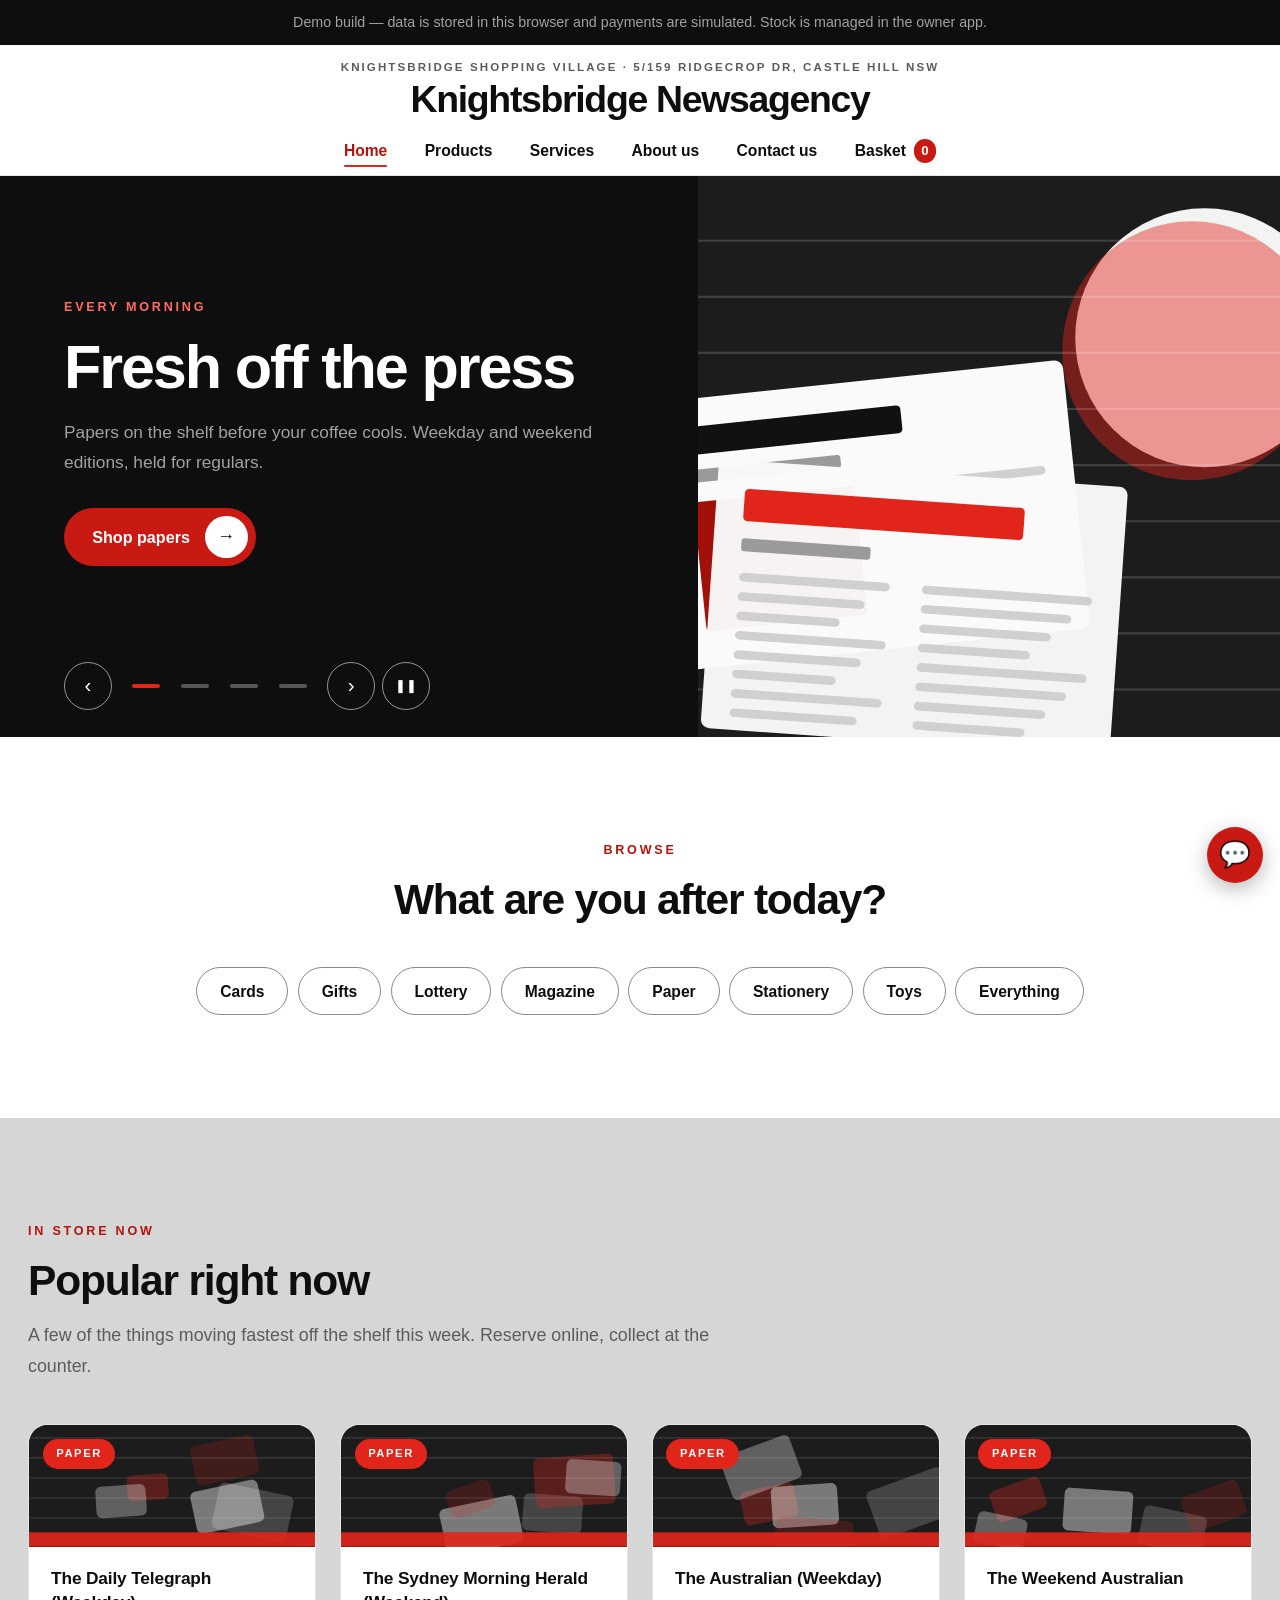
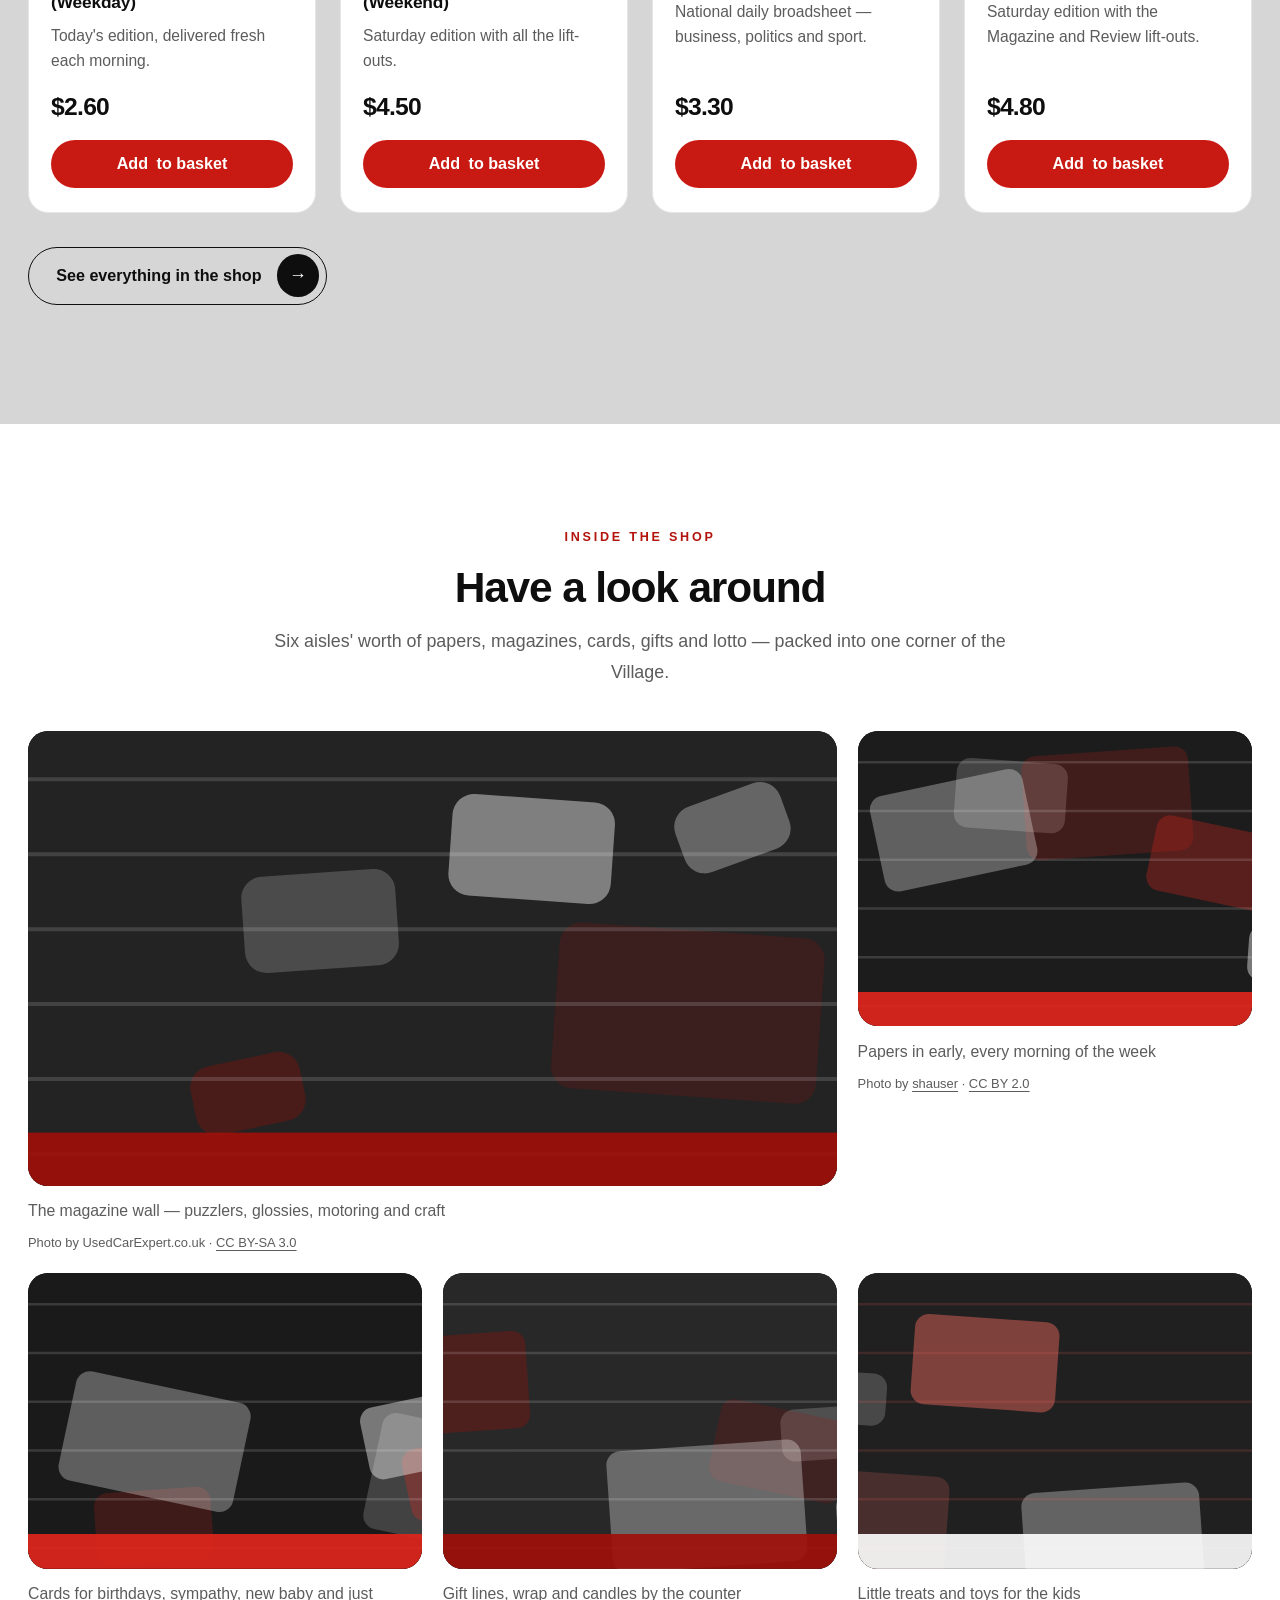
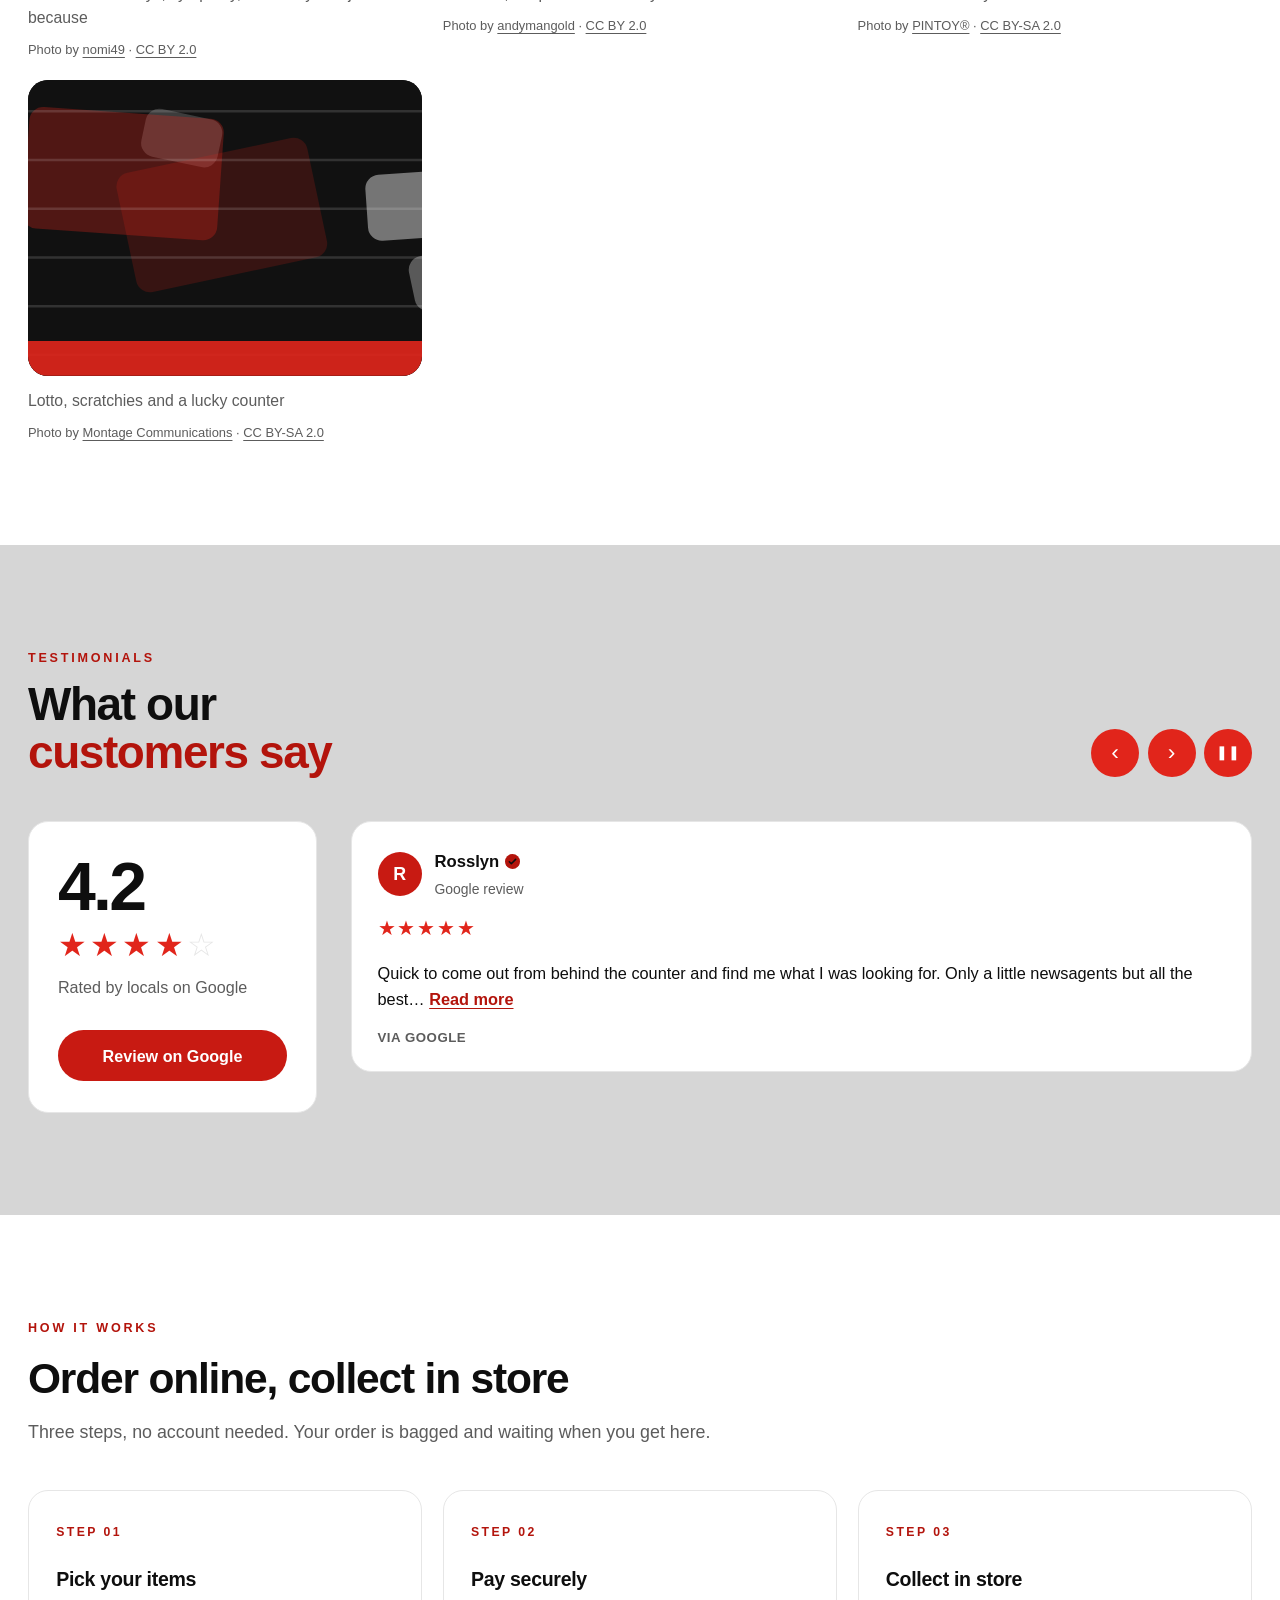
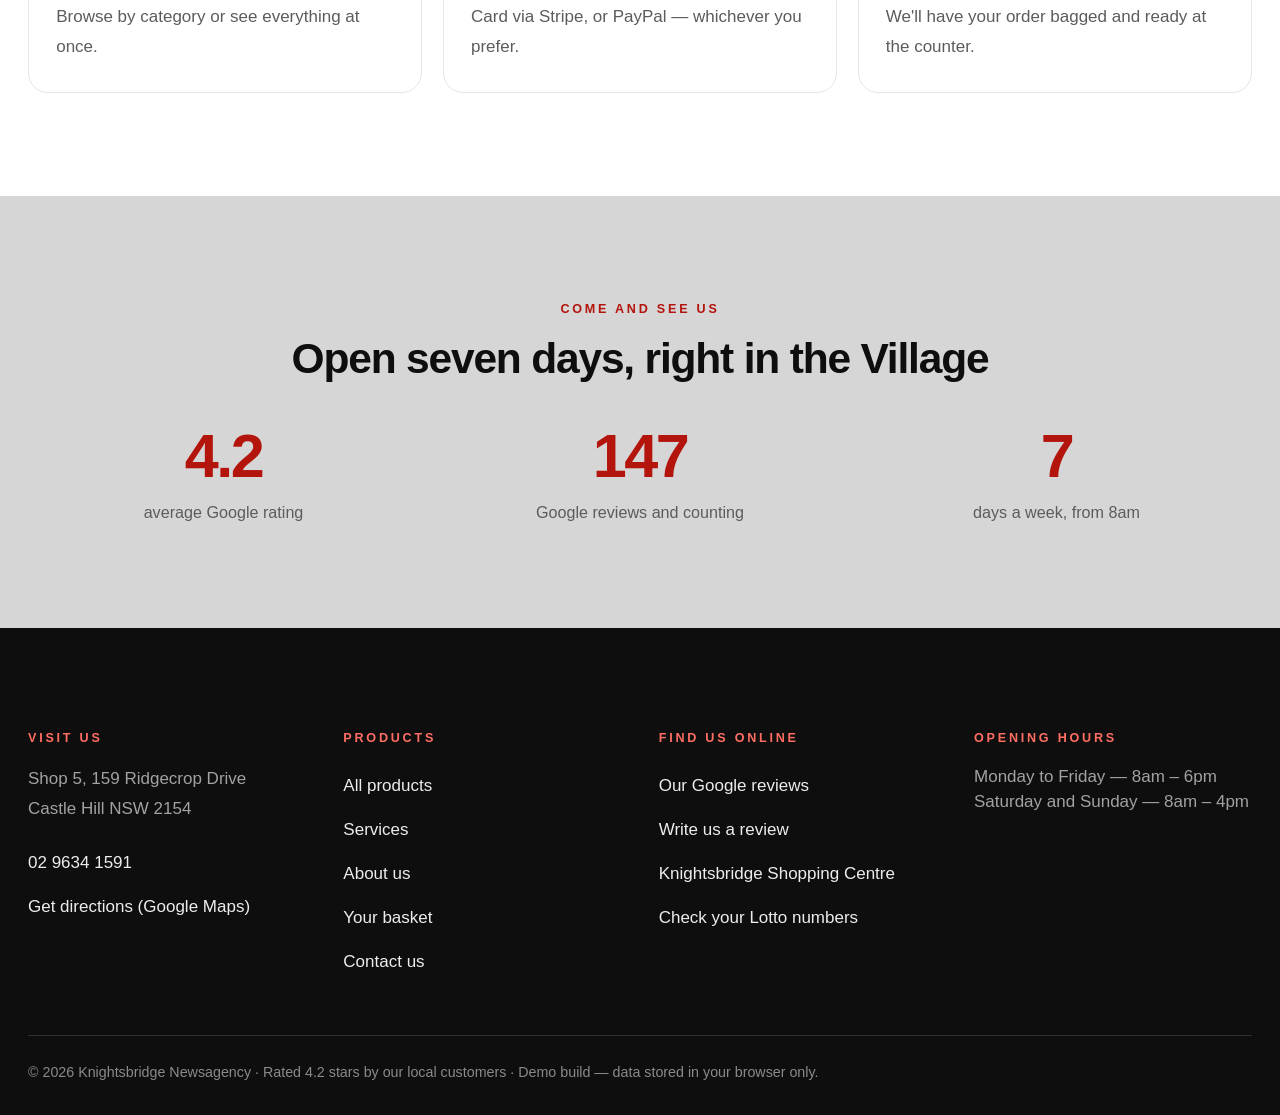
==== commit 399153e1: "Website: grey bands, check-in-store cards, more products, one-at-a-time reviews, KBNA Assistant, bas" ====
--- a/web-design/index.html
+++ b/web-design/index.html
@@ -129,7 +129,7 @@
     </div>
   </section>
 
-  <section class="band band-soft" data-reveal aria-labelledby="pop-h">
+  <section class="band band-grey" data-reveal aria-labelledby="pop-h">
     <div class="band-inner">
       <div class="section-head">
         <span class="eyebrow">In store now</span>
@@ -152,11 +152,11 @@
     </div>
   </section>
 
-  <section class="band band-dark testimonials" data-reveal aria-labelledby="reviews-h">
+  <section class="band band-grey testimonials" data-reveal aria-labelledby="reviews-h">
     <div class="band-inner" id="reviews-section"></div>
   </section>
 
-  <section class="band band-dark how-it-works" data-reveal aria-labelledby="how-h">
+  <section class="band how-it-works" data-reveal aria-labelledby="how-h">
     <div class="band-inner">
       <div class="section-head">
         <span class="eyebrow">How it works</span>
@@ -171,7 +171,7 @@
     </div>
   </section>
 
-  <section class="band band-dark" data-reveal aria-labelledby="visit-h">
+  <section class="band band-grey" data-reveal aria-labelledby="visit-h">
     <div class="band-inner">
       <div class="section-head is-centred">
         <span class="eyebrow">Come and see us</span>
--- a/web-design/style.css
+++ b/web-design/style.css
@@ -27,6 +27,8 @@
   --dim: #A2A2A2;          /* muted text on black = 8.0:1 */
   --canvas: #FFFFFF;
   --canvas-2: #F6F6F6;     /* alternate band */
+  --canvas-3: #D6D6D6;     /* medium-grey feature band. --ink text = 13.3:1,
+                              --ink-soft = 4.6:1, brand-red UI/large = 3.2:1 */
   --card: #FFFFFF;
   --line: #E6E6E6;         /* hairline on light — decorative only */
   --line-dark: rgba(255,255,255,.14);
@@ -84,7 +86,7 @@
 
 :focus-visible { outline: 3px solid var(--focus); outline-offset: 3px; border-radius: 6px; }
 .band-dark :focus-visible, .hero-carousel :focus-visible,
-.site-footer :focus-visible, .how-it-works :focus-visible,
+.site-footer :focus-visible,
 .review-cta :focus-visible { outline-color: var(--hot-dark); }
 
 @media (prefers-reduced-motion: reduce) {
@@ -154,6 +156,9 @@
 .band { padding: var(--band-y) 1rem; }
 .band-inner { max-width: var(--wrap); margin: 0 auto; }
 .band-soft { background: var(--canvas-2); }
+.band-grey { background: var(--canvas-3); color: var(--ink); }
+.band-grey h2, .band-grey h3, .band-grey strong { color: var(--ink); }
+.band-grey .section-head p { color: var(--ink-soft); }
 .band-dark { background: var(--ink); color: var(--dim); }
 .band-dark h2, .band-dark h3, .band-dark strong { color: #fff; }
 
@@ -336,6 +341,18 @@
 }
 .product-held { margin: .2rem 0 0; color: var(--ink-soft); font-style: italic; font-size: .92rem; }
 
+/* "Check in store" cards (e.g. greeting cards): no price, no basket button —
+   an informative note plus a neutral outlined control that points the shopper
+   to the store instead of adding to the basket. */
+.product-instore-note {
+  margin: .2rem 0 0; color: var(--ink-soft); font-size: .9rem; line-height: 1.55;
+}
+.btn-instore {
+  margin-top: auto;                 /* pin to the bottom so cards line up */
+  background: transparent; color: var(--ink); border-color: var(--line-ui);
+}
+.btn-instore:hover { background: var(--ink); color: #fff; border-color: var(--ink); }
+
 /* ---------------- Gallery ---------------- */
 .gallery-grid {
   list-style: none; margin: 0; padding: 0;
@@ -470,18 +487,24 @@
 .rating-caption { margin: .2rem 0 1.2rem; color: var(--dim); font-size: .95rem; }
 .testi-summary .btn { width: 100%; }
 
-/* Right card area */
-.testi-cards { display: grid; gap: 1.2rem; grid-template-columns: 1fr; min-width: 0; }
-@media (min-width: 48rem) {
-  .testi-cards { grid-template-columns: repeat(2, 1fr); }
-}
+/* Right card area — one review at a time, full width, gliding in. */
+.testi-cards { display: grid; grid-template-columns: 1fr; min-width: 0; }
 .review-card {
+  grid-area: 1 / 1;                 /* stack all cards; only .is-shown is visible */
   margin: 0; min-width: 0;
   background: var(--ink-2); border: 1px solid var(--line-dark); border-radius: var(--r-card);
   padding: 1.5rem 1.5rem 1.3rem;
   display: flex; flex-direction: column; gap: .85rem;
 }
 .review-card[hidden] { display: none; }
+.review-card.is-shown { animation: reviewSlide .5s cubic-bezier(.2,.7,.3,1); }
+@keyframes reviewSlide {
+  from { opacity: 0; transform: translateX(1.5rem); }
+  to   { opacity: 1; transform: none; }
+}
+@media (prefers-reduced-motion: reduce) {
+  .review-card.is-shown { animation: none; }
+}
 
 .review-head { display: flex; align-items: center; gap: .75rem; }
 .review-avatar {
@@ -560,6 +583,17 @@
 .cart-table thead th { background: var(--ink); color: #fff; font-family: var(--display); font-size: .74rem; font-weight: 600; letter-spacing: .14em; text-transform: uppercase; }
 .cart-table tfoot th, .cart-table tfoot td { border-bottom: none; font-size: 1.1rem; background: var(--canvas-2); }
 .cart-total { font-family: var(--display); font-weight: 800; letter-spacing: -.03em; }
+
+/* Per-line remove control, sitting to the right of the line subtotal. */
+.cart-subtotal-cell { display: flex; align-items: center; justify-content: space-between; gap: .75rem; }
+.cart-remove {
+  flex: none; width: 44px; height: 44px; padding: 0;
+  display: inline-flex; align-items: center; justify-content: center;
+  background: transparent; border: 1.5px solid var(--line-ui); border-radius: 999px;
+  color: var(--ink-soft); font-size: 1.3rem; line-height: 1; cursor: pointer;
+  transition: background .15s ease, color .15s ease, border-color .15s ease;
+}
+.cart-remove:hover { background: var(--hot-btn); border-color: var(--hot-btn); color: #fff; }
 .qty-form { display: flex; gap: .5rem; align-items: center; }
 .qty-form input[type="number"] { width: 5rem; min-height: 44px; font: inherit; padding: .3rem .6rem; border: 1.5px solid var(--line-ui); border-radius: var(--r-sm); }
 
@@ -600,8 +634,23 @@
 .notice-warning h2 { margin-top: 0; color: inherit; font-size: 1.3rem; }
 
 /* ---------------- Contact ---------------- */
-.contact-grid { display: grid; gap: 2.5rem; grid-template-columns: 1fr; }
+/* More breathing room on the contact page. */
+.contact-page { padding-top: 1rem; padding-bottom: 5rem; }
+.contact-grid { display: grid; gap: 2.5rem 3rem; grid-template-columns: 1fr; padding: 1rem 0 0; }
 @media (min-width: 48rem) { .contact-grid { grid-template-columns: 3fr 2fr; } }
+.contact-grid section { display: flex; flex-direction: column; }
+
+/* Email-or-mobile group */
+.contact-reach { display: grid; gap: 1rem; }
+.contact-reach > .field { margin: 0; }
+.hint-inline { font-weight: 400; font-size: .85rem; color: var(--ink-soft); }
+
+/* Responsive Google Maps embed */
+.map-embed {
+  margin-top: .6rem; border: 1px solid var(--line); border-radius: var(--r-card);
+  overflow: hidden; aspect-ratio: 16 / 10; background: var(--canvas-2);
+}
+.map-embed iframe { width: 100%; height: 100%; display: block; border: 0; }
 address { font-style: normal; }
 address a { display: inline-flex; align-items: center; min-height: 44px; }
 
@@ -787,3 +836,54 @@
   .cbot { right: .7rem; bottom: .7rem; }
   .cbot-panel { height: min(28rem, calc(100vh - 5rem)); }
 }
+
+/* ============================================================
+   Light-band recolours
+
+   The home Testimonials and "Come and see us" (stats) bands moved onto
+   --canvas-3 medium grey, and "How it works" onto white. The component
+   styles above were authored for the old dark bands (white text, --hot-dark
+   light red, translucent hairlines), so these rules recolour their contents
+   for the light backgrounds. Later in the file = wins by source order.
+
+   Colour rules for the new surfaces:
+     • body text --ink (13:1 on grey), muted --ink-soft (4.6:1 on grey)
+     • red TEXT / small marks use --hot-ink #B3140C (4.8:1 grey, 7:1 white)
+     • star glyphs sit on white cards and use --hot #E1251B (4.7:1 on white)
+     • red UI fills (arrows) use --hot #E1251B — 3.2:1 vs grey, white icon
+       on the fill = 4.7:1 (both clear the 3:1 UI minimum)
+   ============================================================ */
+
+/* --- Testimonials (now grey) --- */
+.band-grey.testimonials .testi-title { color: var(--ink); }
+.band-grey .testi-accent { color: var(--hot-ink); }
+.band-grey .stat-figure { color: var(--hot-ink); }
+.band-grey .stat-label { color: var(--ink-soft); }
+
+/* Arrow / pause controls: brand-red fill, white icon. */
+.band-grey .testi-arrow { background: var(--hot); color: #fff; }
+.band-grey .testi-arrow:hover { background: var(--ink); color: #fff; }
+
+/* Rating panel + review cards become white with a hairline border. */
+.band-grey .testi-summary { background: var(--card); border-color: var(--line); }
+.band-grey .rating-score { color: var(--ink); }
+.band-grey .rating-caption { color: var(--ink-soft); }
+.band-grey .review-card { background: var(--card); border-color: var(--line); }
+.band-grey .review-name { color: var(--ink); }
+.band-grey .review-time,
+.band-grey .review-via { color: var(--ink-soft); }
+.band-grey .review-text { color: var(--ink); }
+.band-grey .review-more { color: var(--hot-ink); }
+.band-grey .review-verified-wrap { color: var(--hot-ink); }
+
+/* Stars sit on the white cards: brand red fill, hairline empty glyphs
+   (overrides the dark-band .testimonials rules above). */
+.band-grey .stars { color: var(--hot); }
+.band-grey .stars-dim { color: var(--line); }
+
+/* --- How it works (now white) --- */
+.how-it-works .steps li {
+  background: var(--card); border-color: var(--line); color: var(--ink-soft);
+}
+.how-it-works .steps li::before { color: var(--hot-ink); }
+.how-it-works .steps strong { color: var(--ink); }
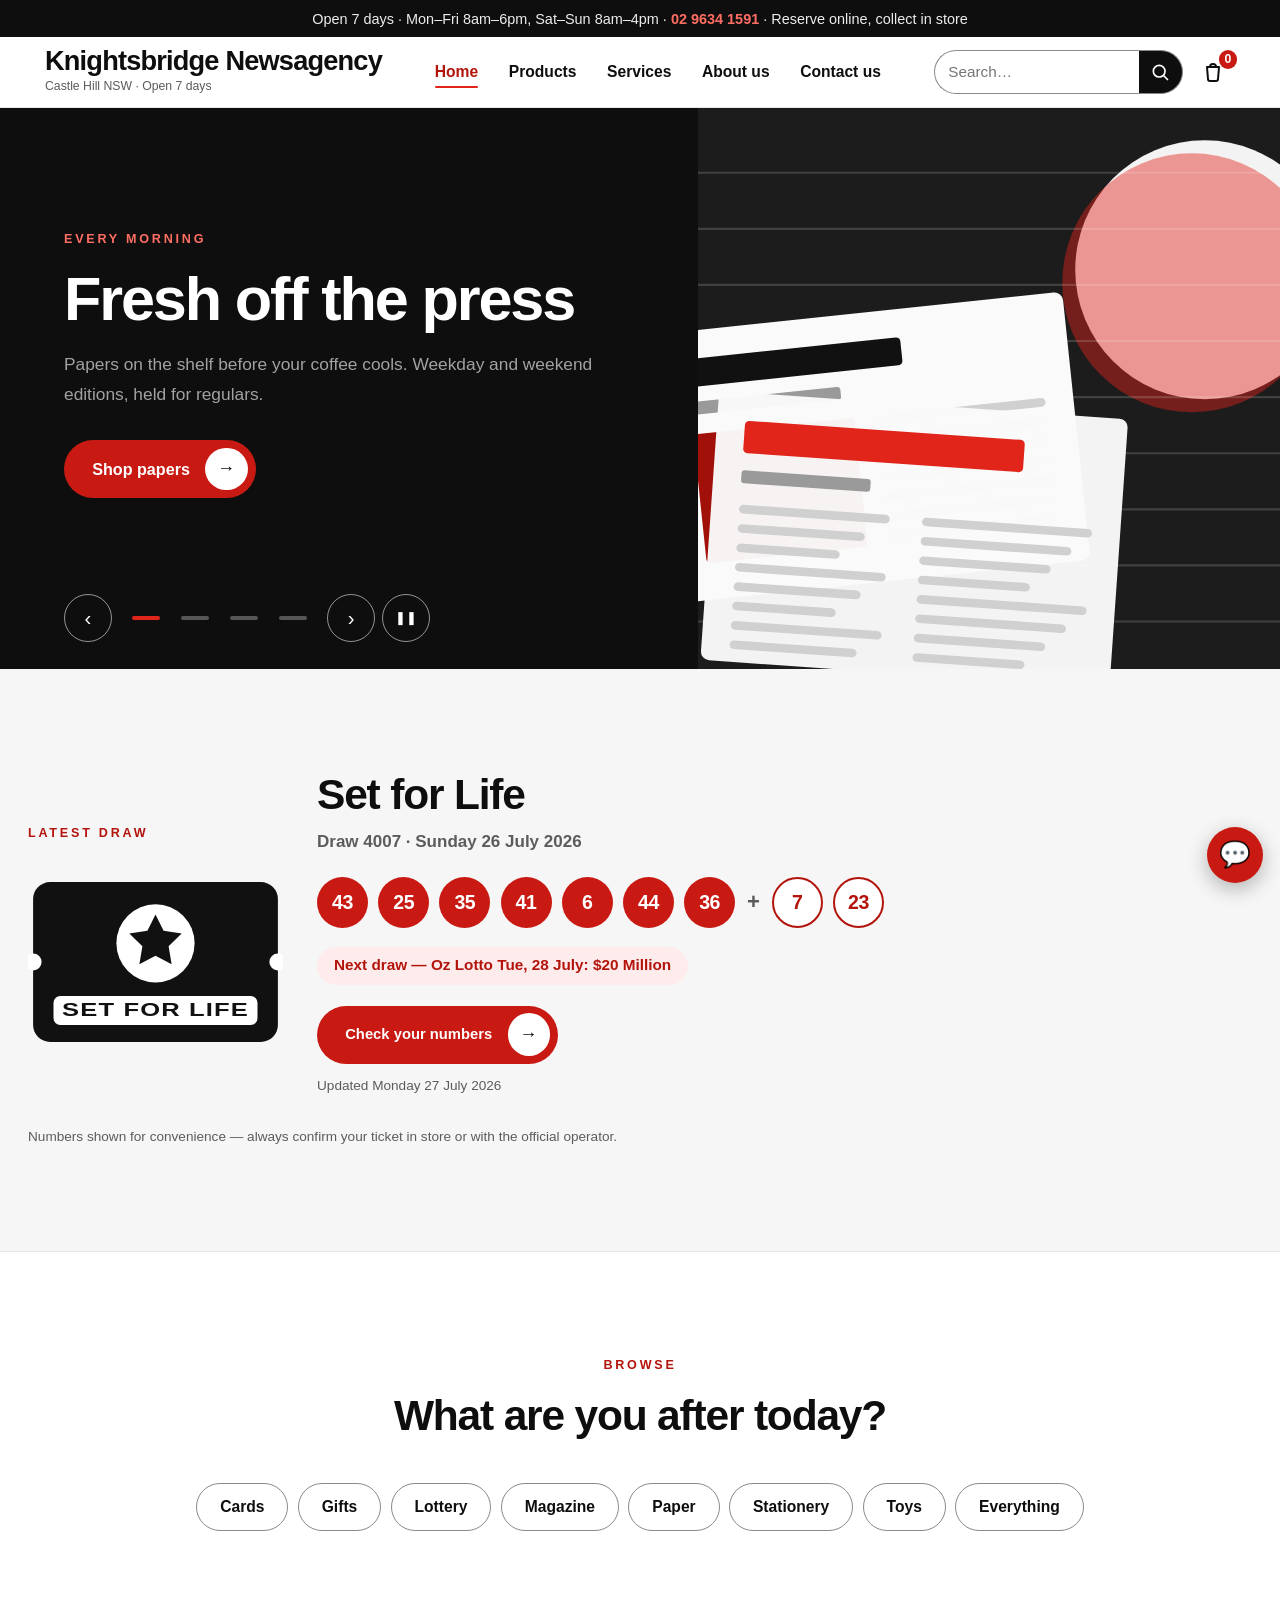
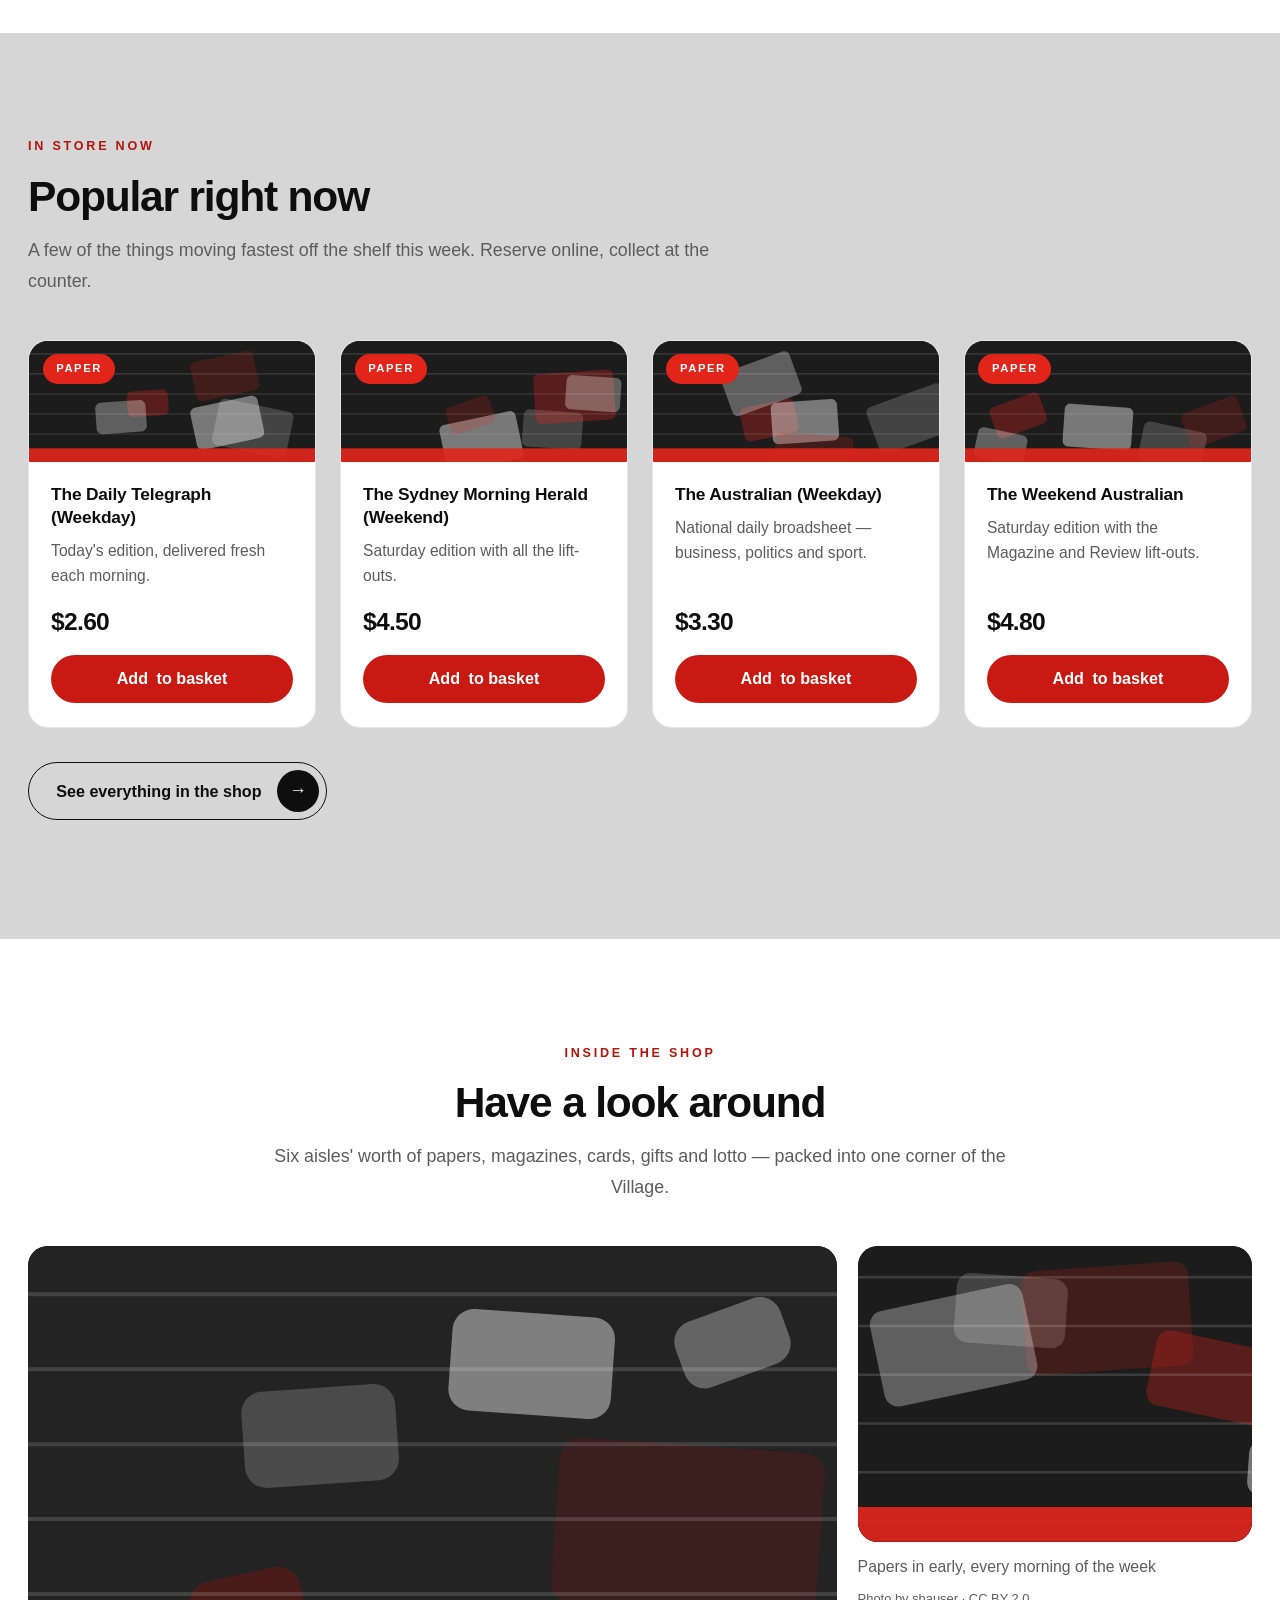
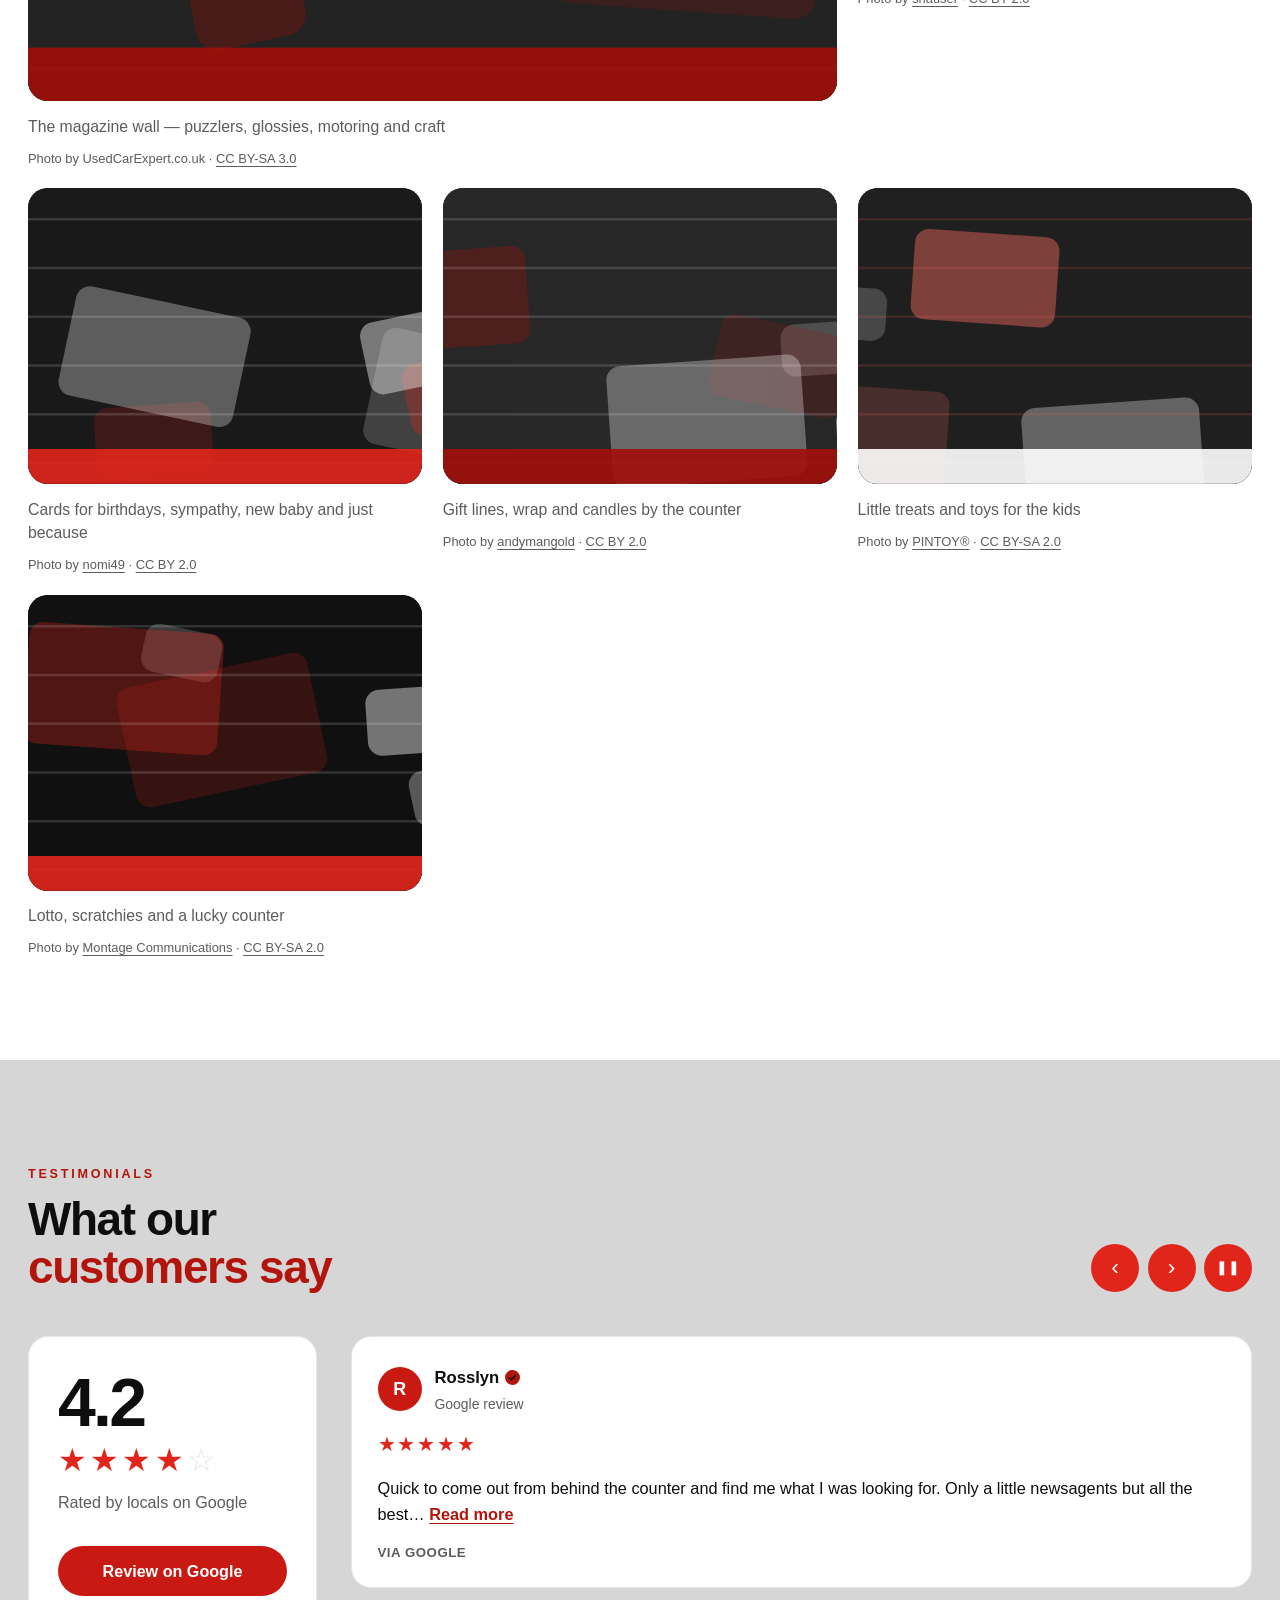
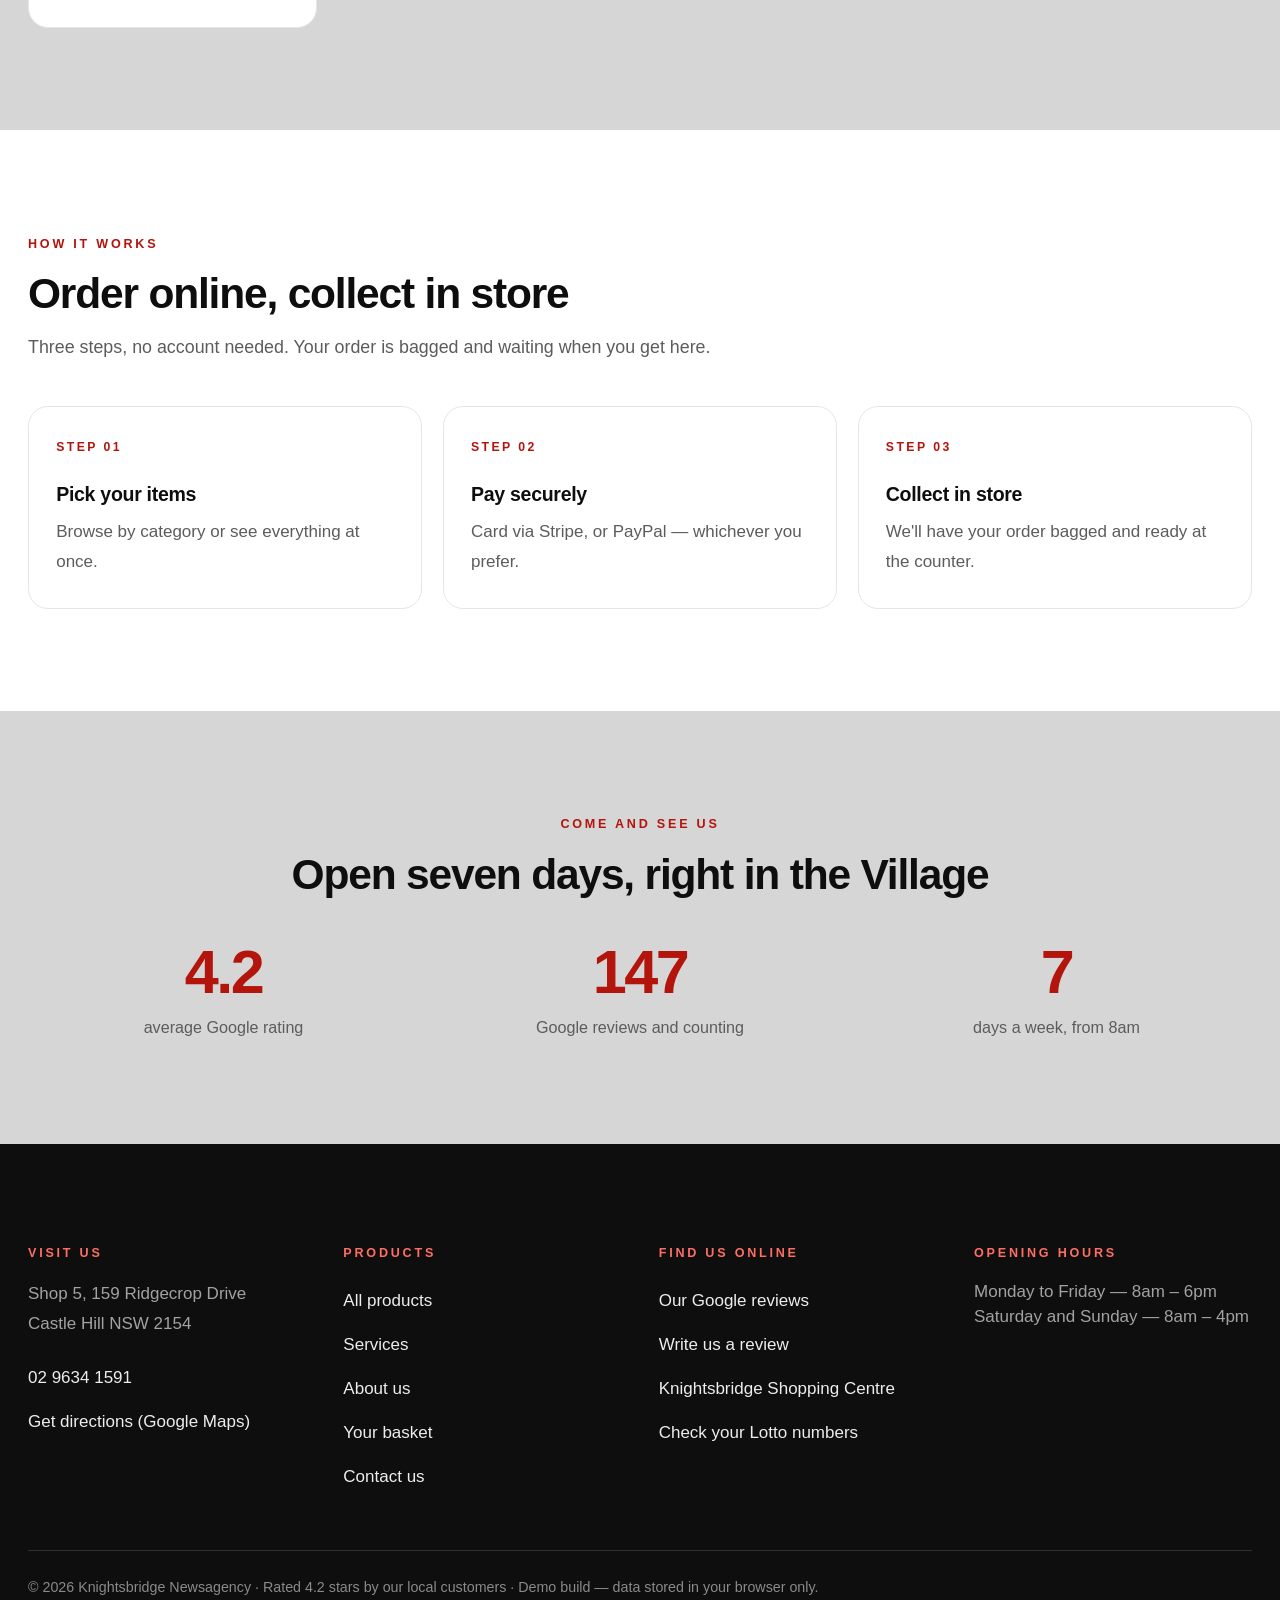
==== commit 084e45da: "Nav: traditional bar + page search; sticky useful banner - Header rebuilt: name left, menu centre, s" ====
--- a/web-design/index.html
+++ b/web-design/index.html
@@ -93,8 +93,6 @@
 </script>
 </head>
 <body>
-<div class="demo-banner">Demo build — data is stored in this browser and payments are simulated. Stock is managed in the owner app.</div>
-
 <noscript>
   <div class="noscript-shell">
     <h2>Knightsbridge Newsagency</h2>
@@ -192,6 +190,7 @@
 <script src="js/reviews.js" defer></script>
 <script src="js/lottery.js" defer></script>
 <script src="js/chatbot.js" defer></script>
+<script src="js/search.js" defer></script>
 <script src="js/page-home.js" defer></script>
 </body>
 </html>
--- a/web-design/style.css
+++ b/web-design/style.css
@@ -94,56 +94,89 @@
   *, *::before, *::after { animation: none !important; transition: none !important; }
 }
 
-/* ---------------- Header ---------------- */
+/* ---------------- Header (sticky: banner + nav stay put) ---------------- */
 .masthead {
   position: sticky; top: 0; z-index: 100;
-  background: rgba(255,255,255,.86);
-  backdrop-filter: saturate(180%) blur(14px);
+  background: var(--canvas);
   border-bottom: 1px solid var(--line);
-  text-align: center;
-  padding: .7rem 1rem 0;
-}
-.masthead-eyebrow {
-  margin: 0 0 .2rem;
-  font-family: var(--display);
-  font-size: .68rem; font-weight: 600;
-  letter-spacing: .18em; text-transform: uppercase;
-  color: var(--ink-soft);
-}
-.masthead-name {
-  margin: 0;
-  font-family: var(--display);
-  font-weight: 800;
-  font-size: clamp(1.4rem, 4.2vw, 2.2rem);
-  line-height: 1; letter-spacing: -.035em;
-}
-.masthead-name a { color: var(--ink); text-decoration: none; }
-.masthead-name a:hover { color: var(--hot-ink); }
-
-.main-nav { margin-top: .5rem; }
-.main-nav ul {
-  list-style: none; margin: 0; padding: 0;
-  display: flex; flex-wrap: wrap; justify-content: center; gap: .2rem;
-}
-.main-nav a {
-  position: relative;
-  display: inline-flex; align-items: center; gap: .45rem;
-  min-height: 48px; padding: .4rem 1rem;
-  font-family: var(--display);
-  color: var(--ink); text-decoration: none; font-weight: 600; font-size: .92rem;
+}
+
+/* Top info banner — replaces the old demo notice; stays with the nav on scroll. */
+.top-banner {
+  margin: 0; background: var(--ink); color: #EDEDED;
+  text-align: center; padding: .5rem 1rem; font-size: .85rem; line-height: 1.4;
+}
+.top-banner a { color: var(--hot-dark); font-weight: 700; text-decoration: none; }
+.top-banner a:hover { text-decoration: underline; }
+
+/* Traditional bar: brand left · menu centre · search + basket right. */
+.nav-bar {
+  display: grid; grid-template-columns: auto 1fr auto; align-items: center; gap: 1rem;
+  max-width: var(--wrap); margin: 0 auto; padding: .55rem 1rem;
+}
+.nav-brand { display: flex; flex-direction: column; justify-content: center; }
+.brand-link {
+  font-family: var(--display); font-weight: 800; letter-spacing: -.03em; line-height: 1;
+  font-size: clamp(1.15rem, 2.4vw, 1.6rem); color: var(--ink); text-decoration: none;
+}
+.brand-link:hover { color: var(--hot-ink); }
+.brand-sub { font-size: .72rem; color: var(--ink-soft); margin-top: .15rem; }
+
+.nav-menu ul { list-style: none; margin: 0; padding: 0; display: flex; justify-content: center; flex-wrap: wrap; gap: .1rem; }
+.nav-menu a {
+  position: relative; display: inline-flex; align-items: center; min-height: 44px; padding: .4rem .85rem;
+  font-family: var(--display); color: var(--ink); text-decoration: none; font-weight: 600; font-size: .92rem;
   border-radius: var(--pill);
 }
-.main-nav a::after {
-  content: ""; position: absolute; left: 1rem; right: 1rem; bottom: .45rem;
-  height: 2px; border-radius: 2px; background: var(--hot);
-  transform: scaleX(0); transform-origin: left; transition: transform .22s ease;
-}
-.main-nav a:hover::after { transform: scaleX(1); }
-.main-nav a[aria-current="page"] { color: var(--hot-ink); }
-.main-nav a[aria-current="page"]::after { transform: scaleX(1); }
+.nav-menu a::after {
+  content: ""; position: absolute; left: .85rem; right: .85rem; bottom: .35rem; height: 2px; border-radius: 2px;
+  background: var(--hot); transform: scaleX(0); transform-origin: left; transition: transform .22s ease;
+}
+.nav-menu a:hover::after { transform: scaleX(1); }
+.nav-menu a[aria-current="page"] { color: var(--hot-ink); }
+.nav-menu a[aria-current="page"]::after { transform: scaleX(1); }
+
+.nav-tools { display: flex; align-items: center; gap: .5rem; justify-self: end; }
+.nav-search { display: flex; align-items: center; }
+.nav-search input {
+  font: inherit; font-size: .9rem; min-height: 44px; width: clamp(7rem, 16vw, 13rem);
+  padding: .3rem .8rem; border: 1.5px solid var(--line-ui); border-right: 0;
+  border-radius: var(--pill) 0 0 var(--pill); background: #fff; color: var(--ink);
+}
+.nav-search input:focus { outline-offset: -2px; }
+.nav-search-btn {
+  min-height: 44px; width: 44px; display: inline-flex; align-items: center; justify-content: center;
+  border: 1.5px solid var(--line-ui); border-left: 0; border-radius: 0 var(--pill) var(--pill) 0;
+  background: var(--ink); color: #fff; cursor: pointer;
+}
+.nav-search-btn:hover { background: var(--hot-btn); }
+.nav-basket {
+  position: relative; display: inline-flex; align-items: center; justify-content: center;
+  min-height: 44px; min-width: 44px; padding: 0 .3rem; color: var(--ink); text-decoration: none;
+}
+.nav-basket:hover { color: var(--hot-ink); }
+.nav-basket[aria-current="page"] { color: var(--hot-ink); }
 .cart-count {
+  position: absolute; top: 0; right: -2px;
   background: var(--hot-btn); color: #fff; border-radius: var(--pill);
-  min-width: 1.7em; padding: .1em .5em; font-size: .78rem; text-align: center; line-height: 1.6;
+  min-width: 1.5em; padding: 0 .35em; font-size: .72rem; font-weight: 700; line-height: 1.5; text-align: center;
+}
+
+/* Find-in-page highlight */
+mark.search-hit { background: var(--gold, #ffd54a); color: #111; padding: 0 .1em; border-radius: 3px; }
+
+/* Below the centred-column breakpoint, stack the bar so older users still get
+   big tap targets and nothing is cramped. */
+@media (max-width: 60rem) {
+  .nav-bar { display: flex; flex-wrap: wrap; align-items: center; gap: .4rem 1rem; }
+  .nav-brand { flex: 1 1 auto; min-width: 0; }
+  .nav-tools { flex: 0 0 auto; }
+  /* Menu drops to its own full-width row and scrolls sideways if it can't fit,
+     so it never widens the page. */
+  .nav-menu { flex: 1 0 100%; min-width: 0; overflow-x: auto; -webkit-overflow-scrolling: touch; }
+  .nav-menu ul { justify-content: flex-start; flex-wrap: nowrap; width: max-content; }
+  .nav-menu a { white-space: nowrap; }
+  .nav-search input { width: clamp(5.5rem, 32vw, 12rem); }
 }
 
 /* ---------------- Layout ---------------- */
@@ -238,6 +271,10 @@
   background: var(--ink);
 }
 .carousel-viewport { position: relative; min-height: 38rem; }
+/* The lotto slide's numbers must always be fully visible (never cropped by the
+   background "slice" fit) and must not balloon on wide screens — so its art
+   scales to FIT, on a seamless dark backdrop. Decorative slides keep slice. */
+.slide-art { background: var(--ink); }
 .carousel-slide {
   position: absolute; inset: 0;
   display: grid; grid-template-rows: 14rem 1fr;
@@ -324,6 +361,10 @@
 .product-card:hover { transform: translateY(-4px); border-color: var(--ink); }
 .product-thumb { position: relative; aspect-ratio: 400 / 170; background: var(--ink); }
 .product-thumb svg, .product-thumb img { width: 100%; height: 100%; object-fit: cover; }
+/* The photo/artwork links to the detail page. It's hidden from the a11y tree
+   (aria-hidden + tabindex=-1 in the markup) so the product name below is the
+   single accessible link to the same place — no duplicate, empty image link. */
+.product-thumb-link { display: block; width: 100%; height: 100%; }
 .product-tag {
   position: absolute; top: .8rem; left: .8rem;
   background: var(--hot); color: #fff;
@@ -333,6 +374,8 @@
 }
 .product-body { padding: 1.2rem 1.3rem 1.4rem; display: flex; flex-direction: column; gap: .5rem; flex-grow: 1; }
 .product-name { font-family: var(--display); font-weight: 700; font-size: 1.02rem; line-height: 1.35; margin: 0; letter-spacing: -.01em; }
+.product-name a { color: inherit; text-decoration: none; }
+.product-name a:hover { color: var(--hot-ink); text-decoration: underline; }
 .product-desc { margin: 0; color: var(--ink-soft); font-size: .92rem; line-height: 1.6; flex-grow: 1; }
 .product-price { font-family: var(--display); font-weight: 800; font-size: 1.45rem; margin: .2rem 0; letter-spacing: -.03em; }
 .product-low {
@@ -352,6 +395,42 @@
   background: transparent; color: var(--ink); border-color: var(--line-ui);
 }
 .btn-instore:hover { background: var(--ink); color: #fff; border-color: var(--ink); }
+
+/* ---------------- Product detail page ---------------- */
+.detail-back { margin: 0 0 1.6rem; }
+.detail-back a {
+  display: inline-flex; align-items: center; min-height: 44px;
+  font-family: var(--display); font-weight: 600; text-decoration: none; color: var(--ink-soft);
+}
+.detail-back a:hover { color: var(--hot-ink); text-decoration: underline; }
+
+.product-detail { display: grid; gap: 1.6rem 2.6rem; grid-template-columns: 1fr; align-items: start; }
+/* Stable box: aspect-ratio reserves the height before the photo loads, so the
+   page never jumps. Generated artwork and photos both fill it via object-fit. */
+.detail-media {
+  position: relative; border-radius: var(--r-card); overflow: hidden;
+  background: var(--ink); aspect-ratio: 3 / 2;
+}
+.detail-media img, .detail-media svg { width: 100%; height: 100%; object-fit: cover; }
+.detail-body { display: flex; flex-direction: column; align-items: flex-start; gap: .85rem; }
+.detail-tag {
+  background: var(--hot); color: #fff; font-family: var(--display);
+  font-size: .66rem; font-weight: 700; letter-spacing: .14em; text-transform: uppercase;
+  padding: .3rem .8rem; border-radius: var(--pill);
+}
+.detail-name {
+  font-family: var(--display); font-weight: 800; letter-spacing: -.02em;
+  font-size: clamp(1.6rem, 4vw, 2.3rem); line-height: 1.15; margin: .2rem 0 0;
+}
+.detail-desc { margin: 0; color: var(--ink-soft); font-size: 1.05rem; line-height: 1.7; max-width: 40rem; }
+.product-detail .product-price { font-size: 1.9rem; margin: .4rem 0 .2rem; }
+.product-stock { margin: 0; color: var(--ink-soft); font-size: .95rem; }
+.product-detail .btn { min-width: min(16rem, 100%); margin-top: .4rem; }
+.product-detail .image-credit { margin-top: .4rem; }
+@media (min-width: 46rem) {
+  .detail-back { margin-bottom: 2rem; }
+  .product-detail { grid-template-columns: 1.05fr 1fr; gap: 2.4rem 3rem; align-items: center; }
+}
 
 /* ---------------- Gallery ---------------- */
 .gallery-grid {
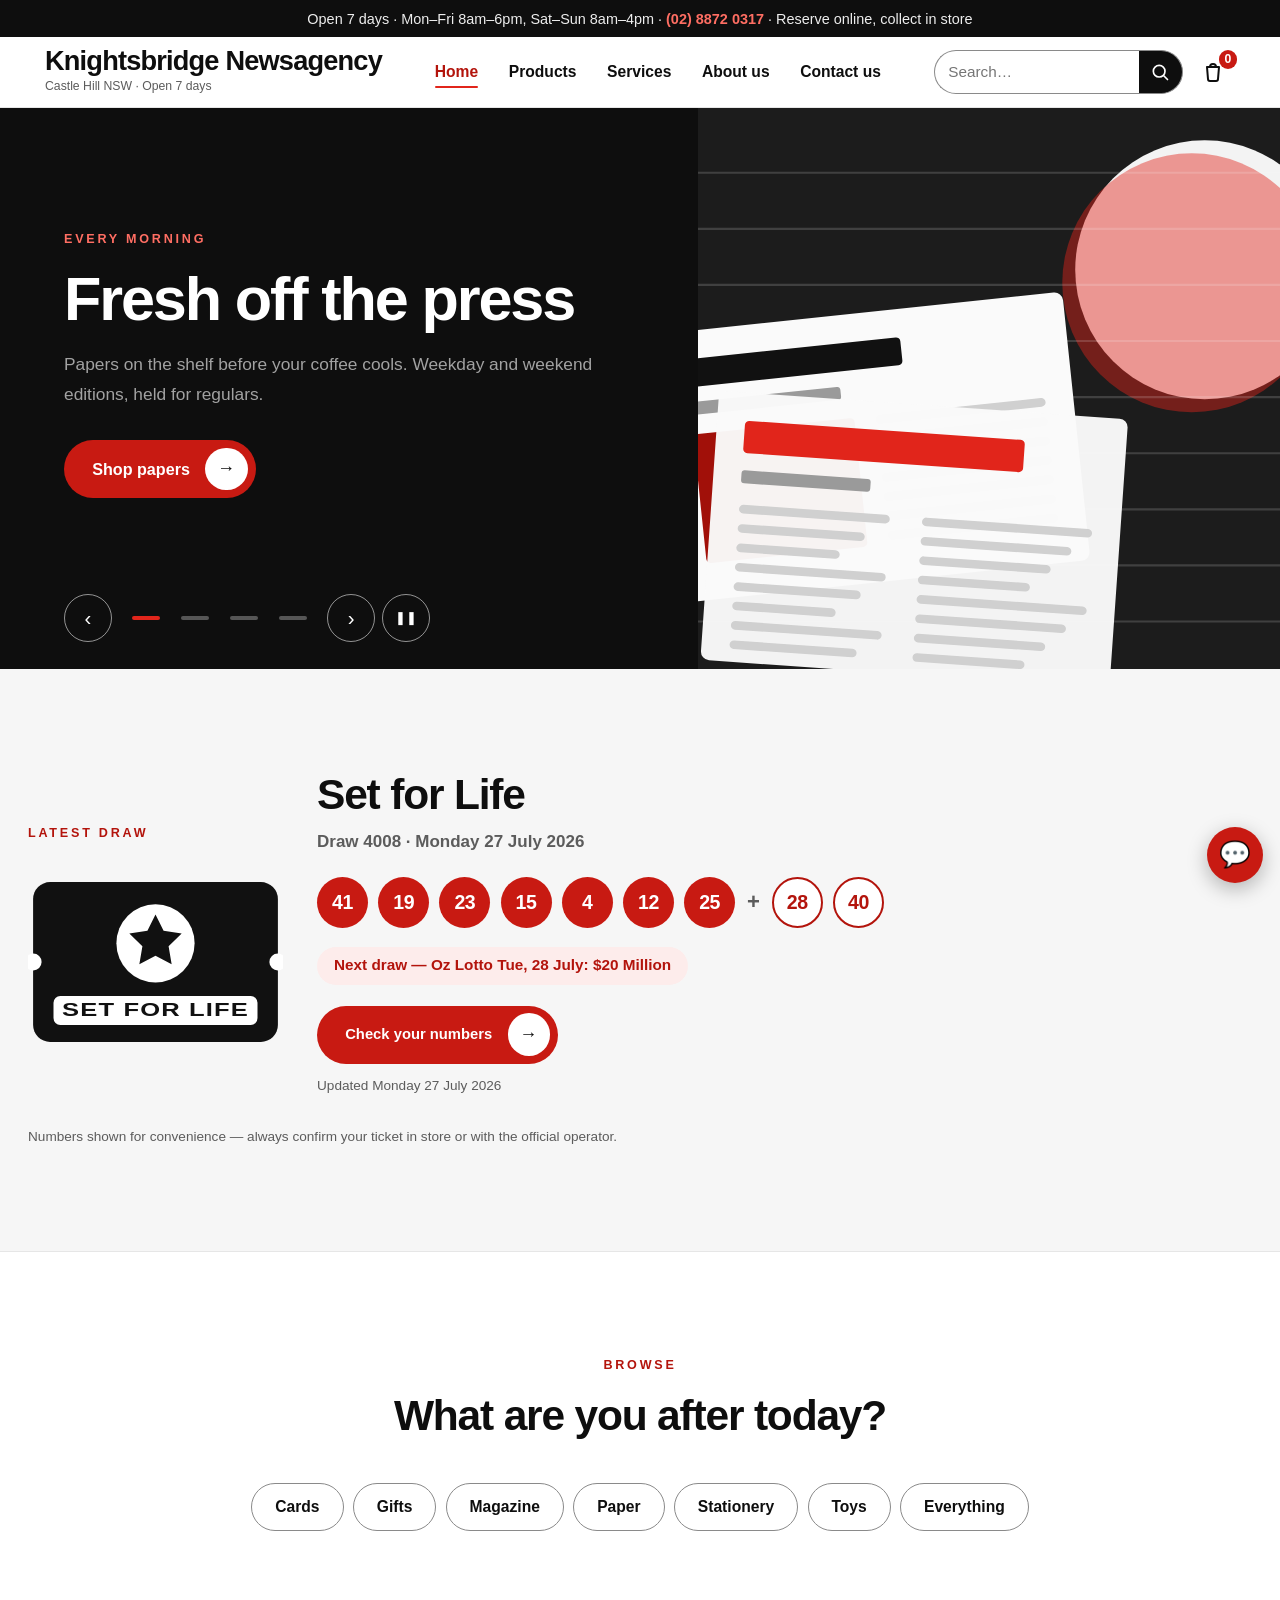
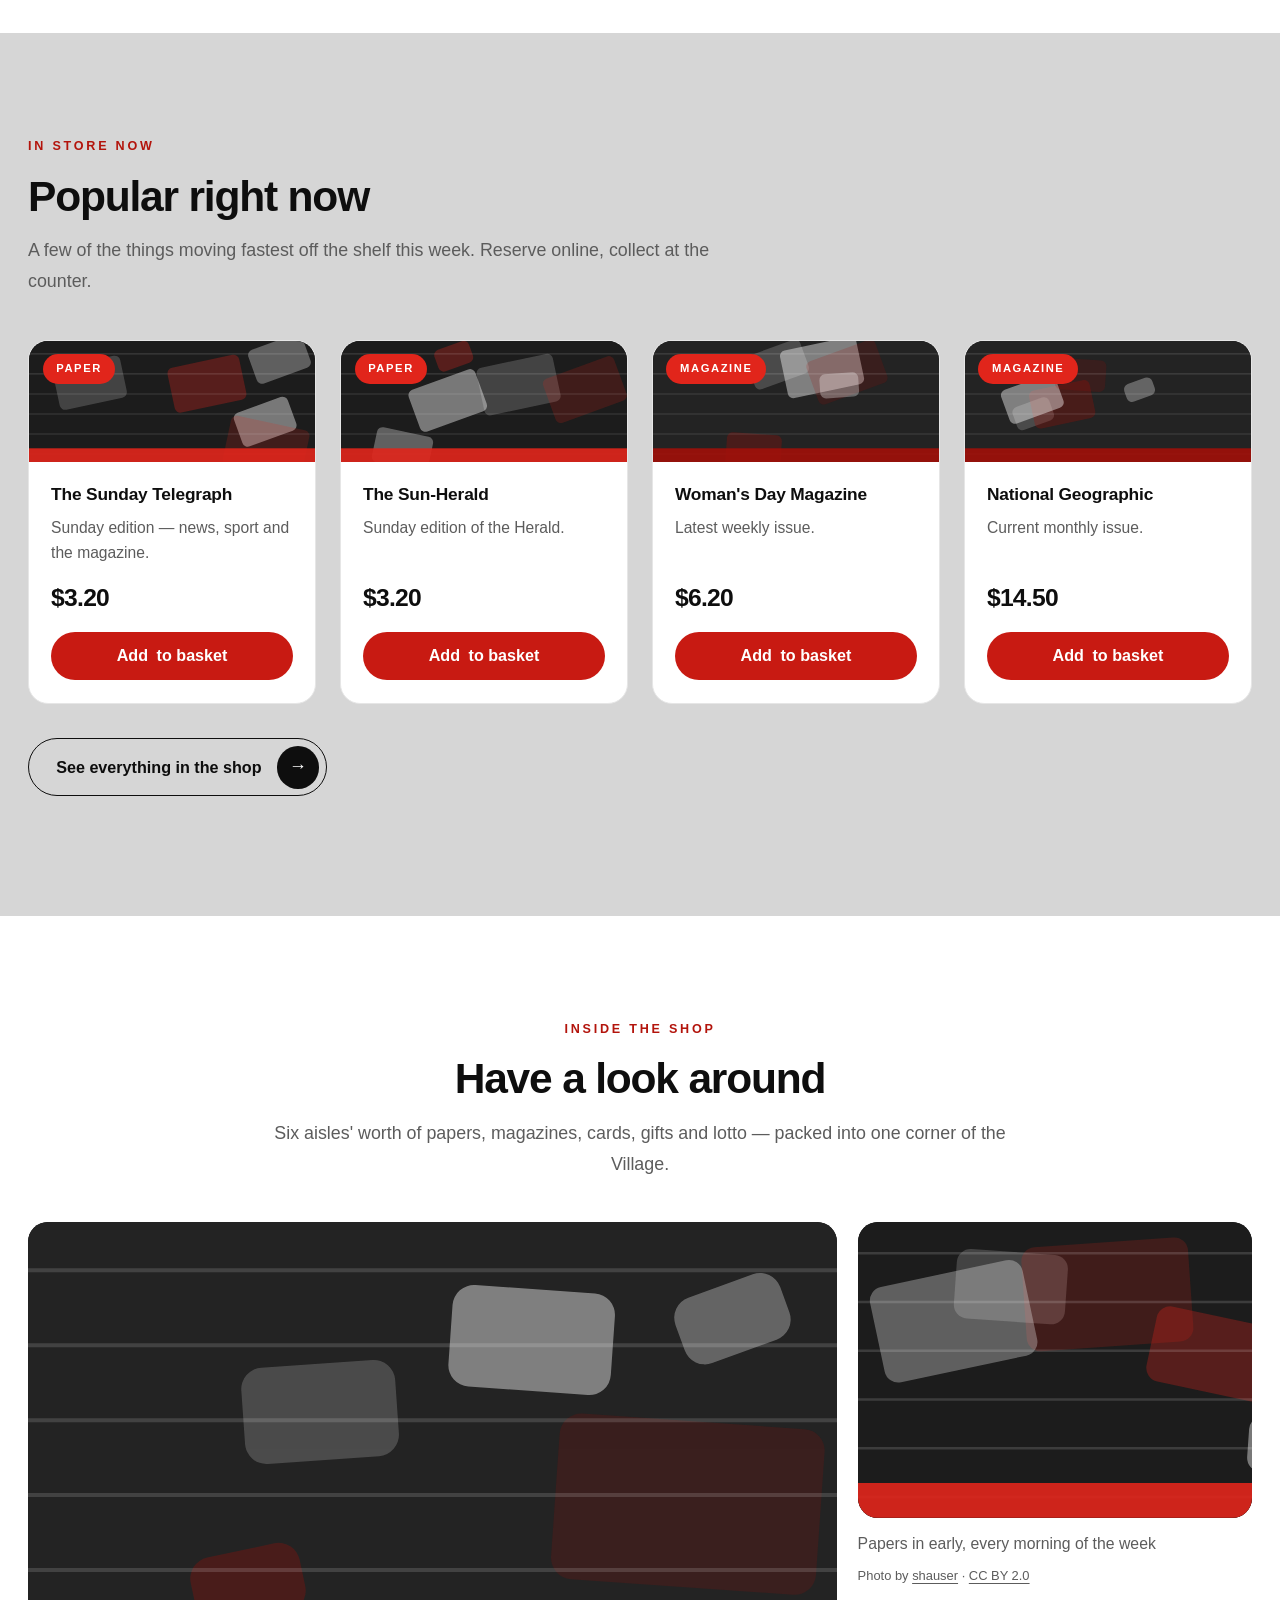
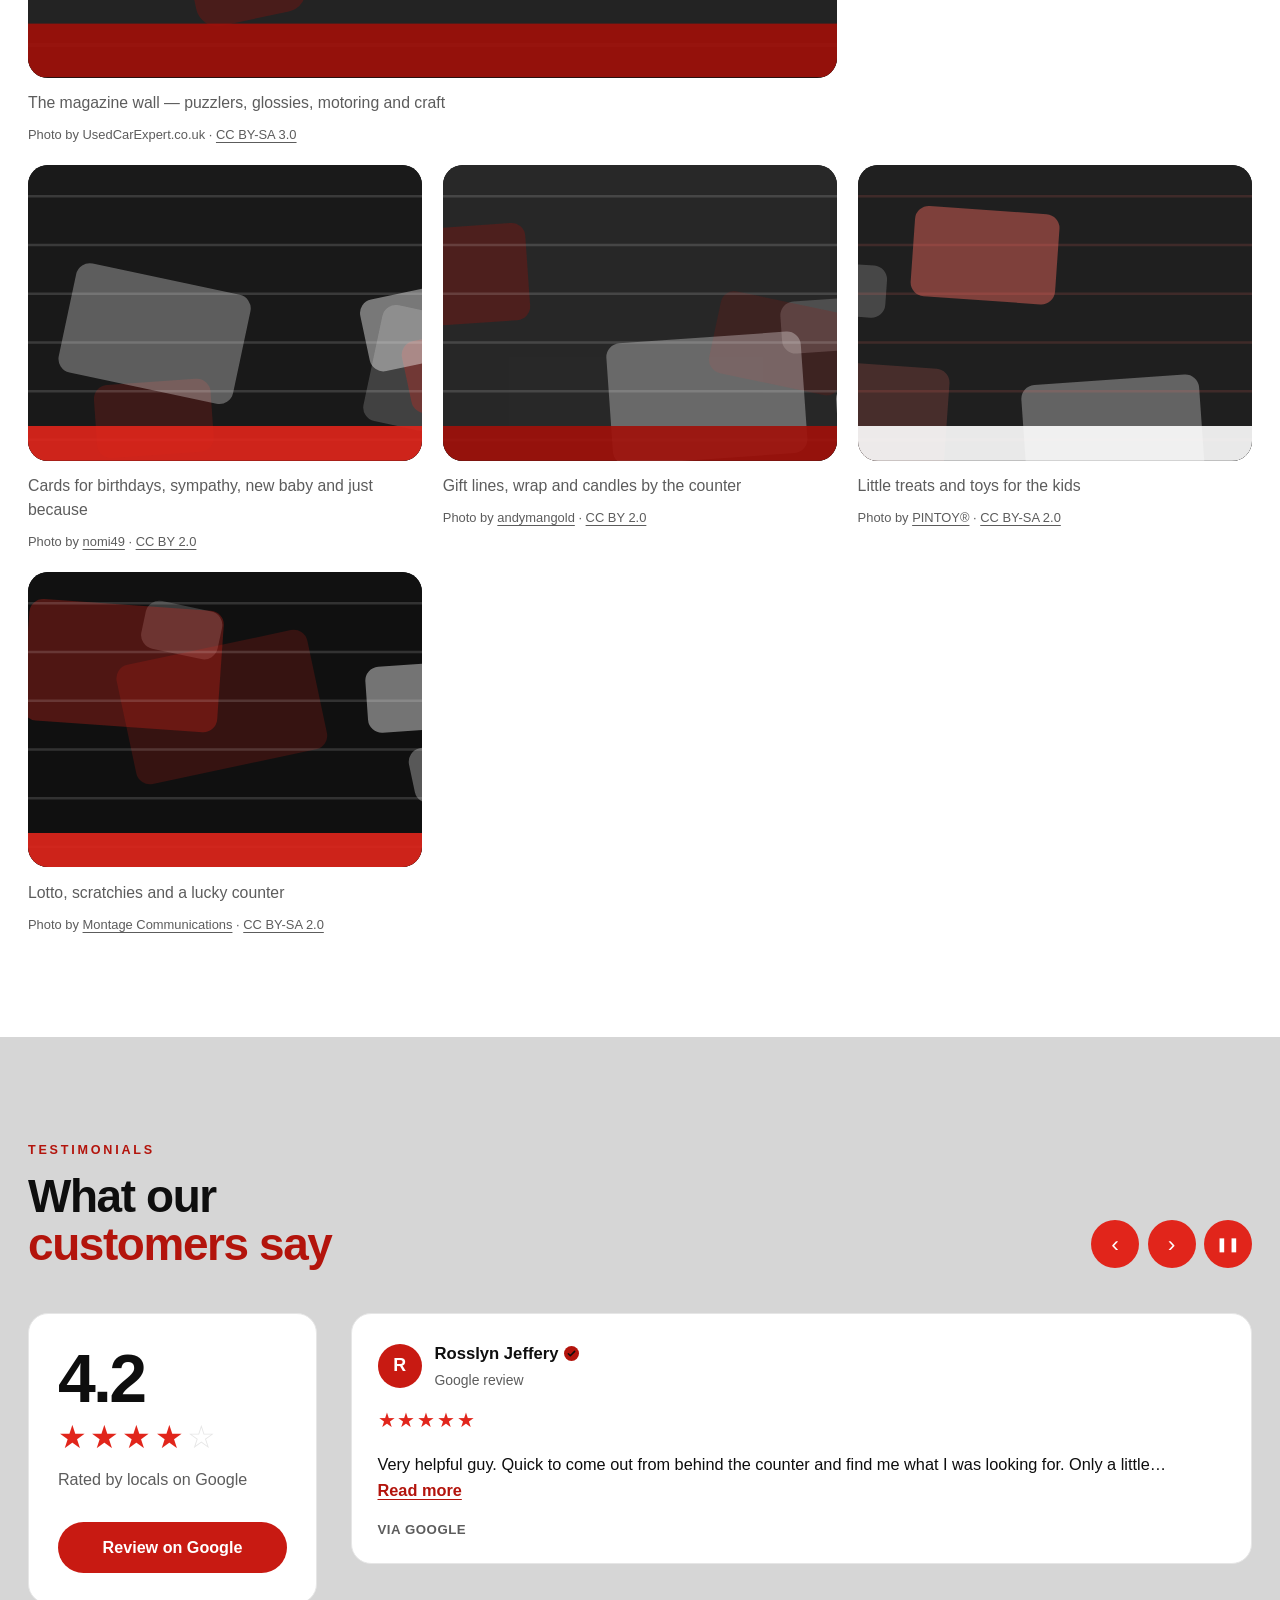
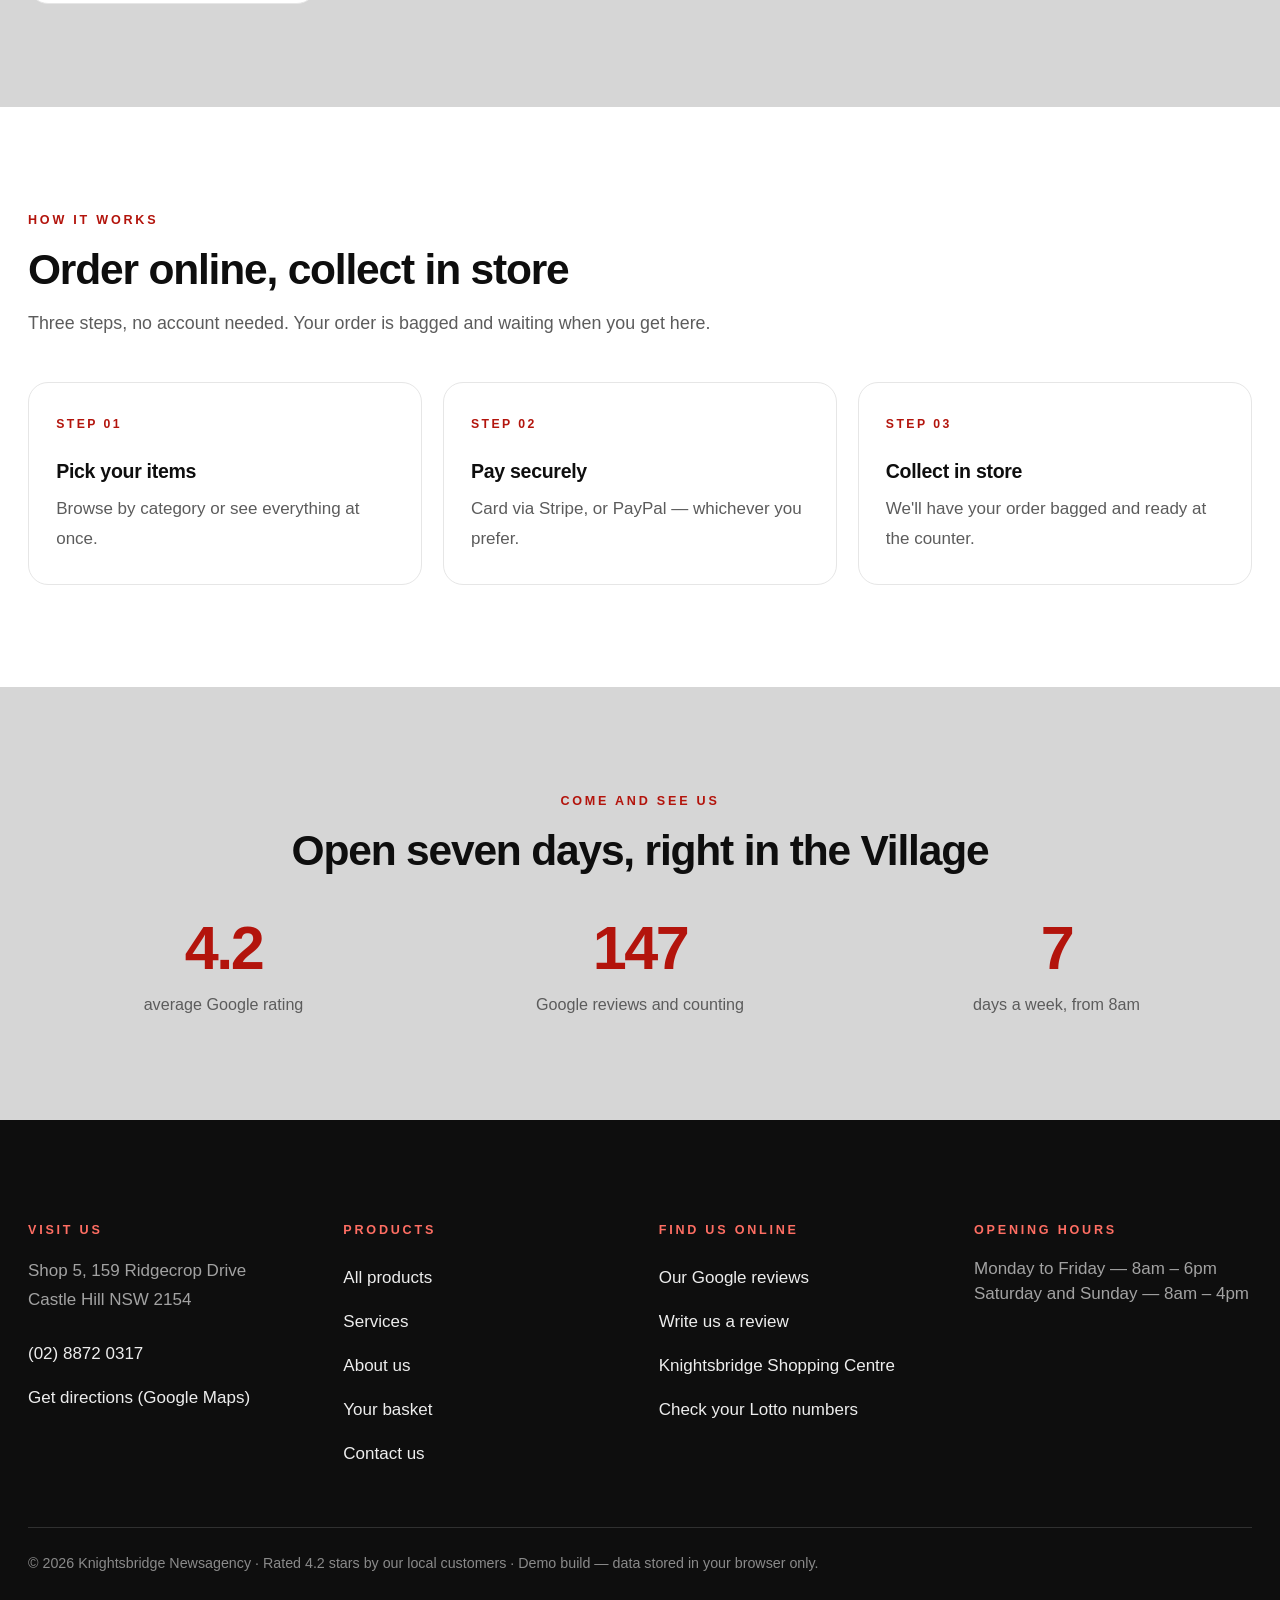
==== commit a073d7f1: "Update to real Google Business info - Phone corrected to (02) 8872 0317 site-wide (footer, contact, " ====
--- a/web-design/index.html
+++ b/web-design/index.html
@@ -53,7 +53,7 @@
   "name": "Knightsbridge Newsagency",
   "description": "Newsagency in Castle Hill NSW — papers, magazines, cards, gifts, toys and lottery. Reserve online, collect in store.",
   "url": "https://www.knightsbridgenews.com.au/",
-  "telephone": "+61 2 9634 1591",
+  "telephone": "+61 2 8872 0317",
   "image": "https://www.knightsbridgenews.com.au/assets/social/og-image.png",
   "logo": "https://www.knightsbridgenews.com.au/assets/icons/icon-512.png",
   "priceRange": "$",
@@ -96,7 +96,7 @@
 <noscript>
   <div class="noscript-shell">
     <h2>Knightsbridge Newsagency</h2>
-    <p>Shop 5, 159 Ridgecrop Drive, Castle Hill NSW 2154 · <a href="tel:+61296341591">02 9634 1591</a></p>
+    <p>Shop 5, 159 Ridgecrop Drive, Castle Hill NSW 2154 · <a href="tel:+61288720317">(02) 8872 0317</a></p>
     <p>Open Monday to Friday 8am–6pm, Saturday and Sunday 8am–4pm.</p>
     <p>This site works best with JavaScript enabled. You can still reach us:</p>
     <nav aria-label="Pages"><ul>
--- a/web-design/style.css
+++ b/web-design/style.css
@@ -164,6 +164,32 @@
 
 /* Find-in-page highlight */
 mark.search-hit { background: var(--gold, #ffd54a); color: #111; padding: 0 .1em; border-radius: 3px; }
+
+/* Products page: sort toolbar */
+.products-toolbar { display: flex; align-items: center; justify-content: flex-end; gap: .6rem; margin: 0 0 1.4rem; }
+.products-toolbar label { font-family: var(--display); font-weight: 600; font-size: .9rem; }
+.products-toolbar select {
+  font: inherit; min-height: 44px; padding: .3rem 2rem .3rem .8rem;
+  border: 1.5px solid var(--line-ui); border-radius: var(--pill); background: #fff; color: var(--ink); cursor: pointer;
+}
+
+/* Lottery in-store notice (replaces products for that category) */
+.lottery-notice { max-width: 46rem; }
+.lottery-notice h2 { margin-top: 0; }
+.lottery-notice ul { margin: .8rem 0 1.2rem; padding-left: 1.2rem; display: grid; gap: .5rem; }
+
+/* Photo placeholders — real shop photos drop in here later (with alt text). */
+.photo-strip { list-style: none; margin: 0; padding: 0; display: grid; gap: 1.2rem; grid-template-columns: repeat(auto-fit, minmax(14rem, 1fr)); }
+.photo-strip li { margin: 0; }
+.photo-ph {
+  aspect-ratio: 4 / 3; border-radius: var(--r-card); border: 1px dashed var(--line-ui);
+  background:
+    repeating-linear-gradient(45deg, var(--canvas-2), var(--canvas-2) 14px, #ededed 14px, #ededed 28px);
+  display: grid; place-items: center; text-align: center; padding: 1rem;
+  color: var(--ink-soft); font-family: var(--display); font-weight: 600; font-size: .9rem;
+}
+.photo-ph.is-wide { aspect-ratio: 16 / 9; }
+.band-grey .photo-ph, .band-soft .photo-ph { background: repeating-linear-gradient(45deg, #fff, #fff 14px, #f0f0f0 14px, #f0f0f0 28px); }
 
 /* Below the centred-column breakpoint, stack the bar so older users still get
    big tap targets and nothing is cramped. */
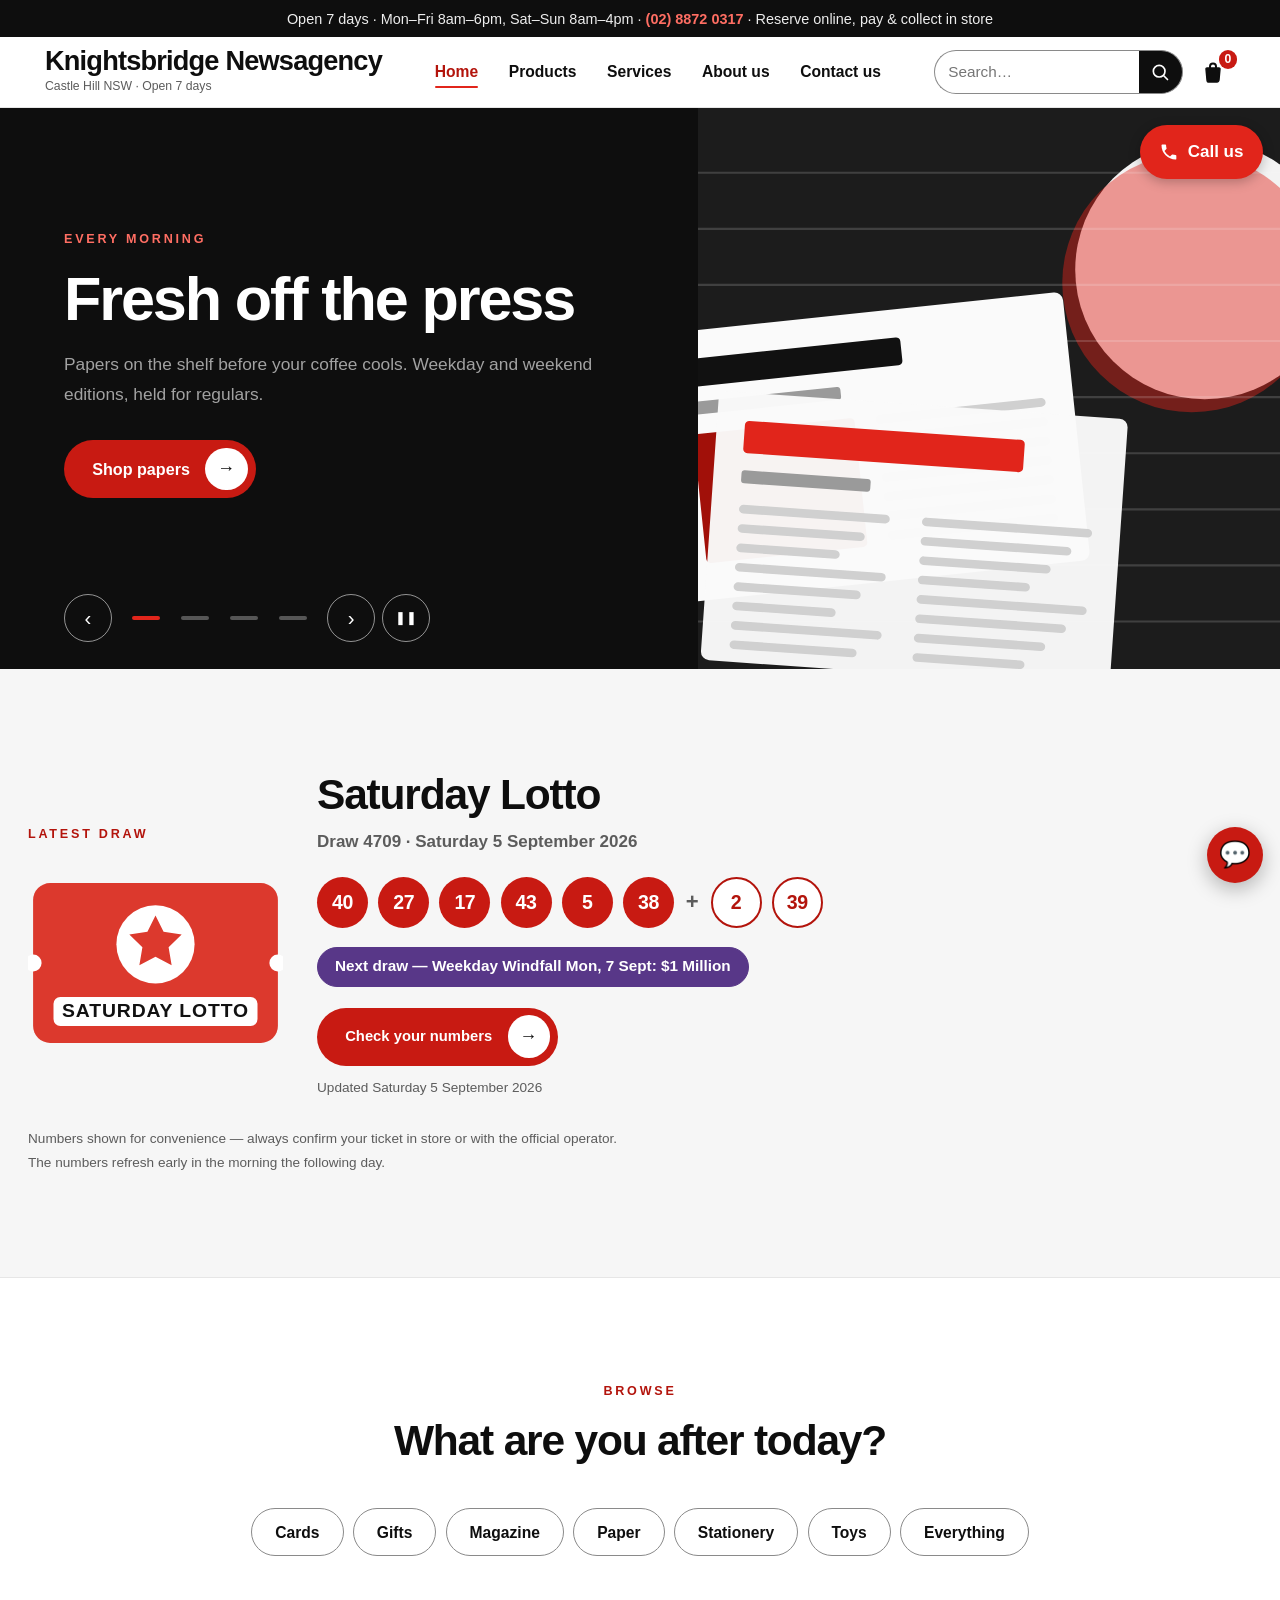
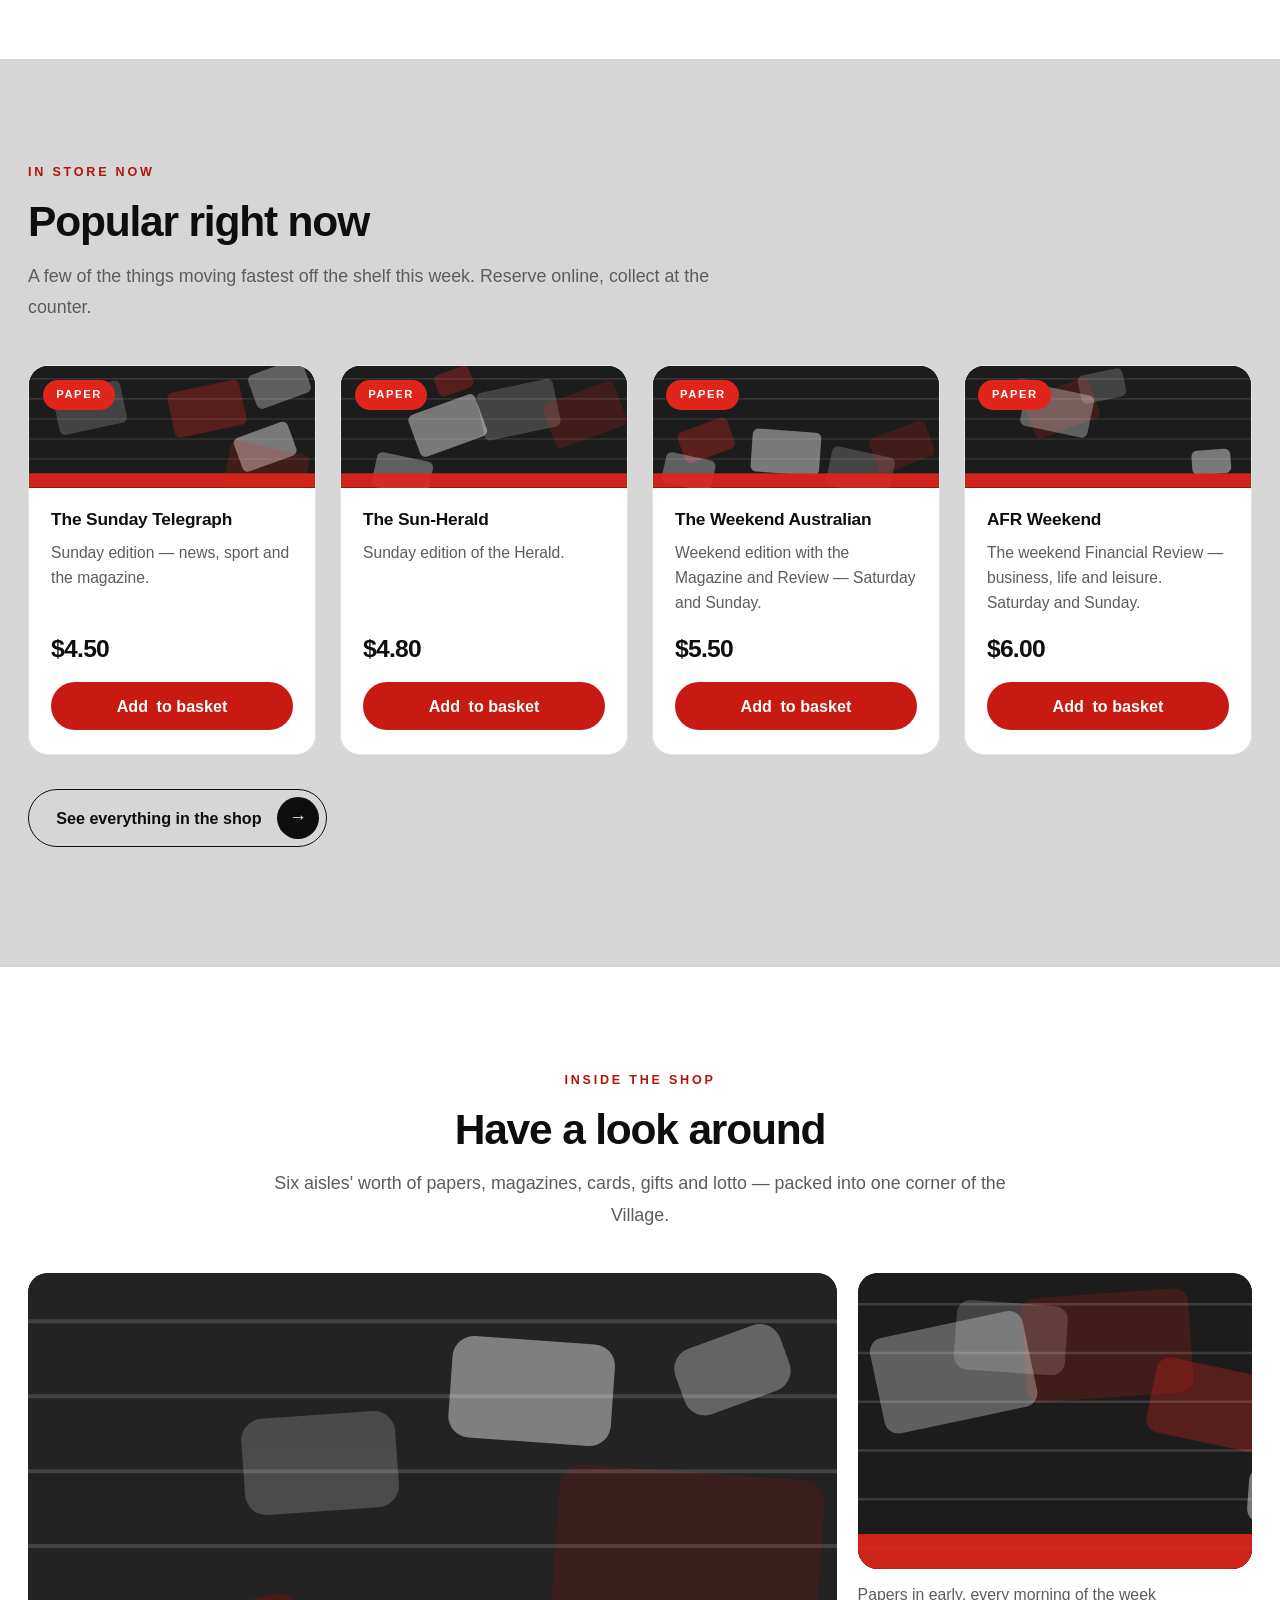
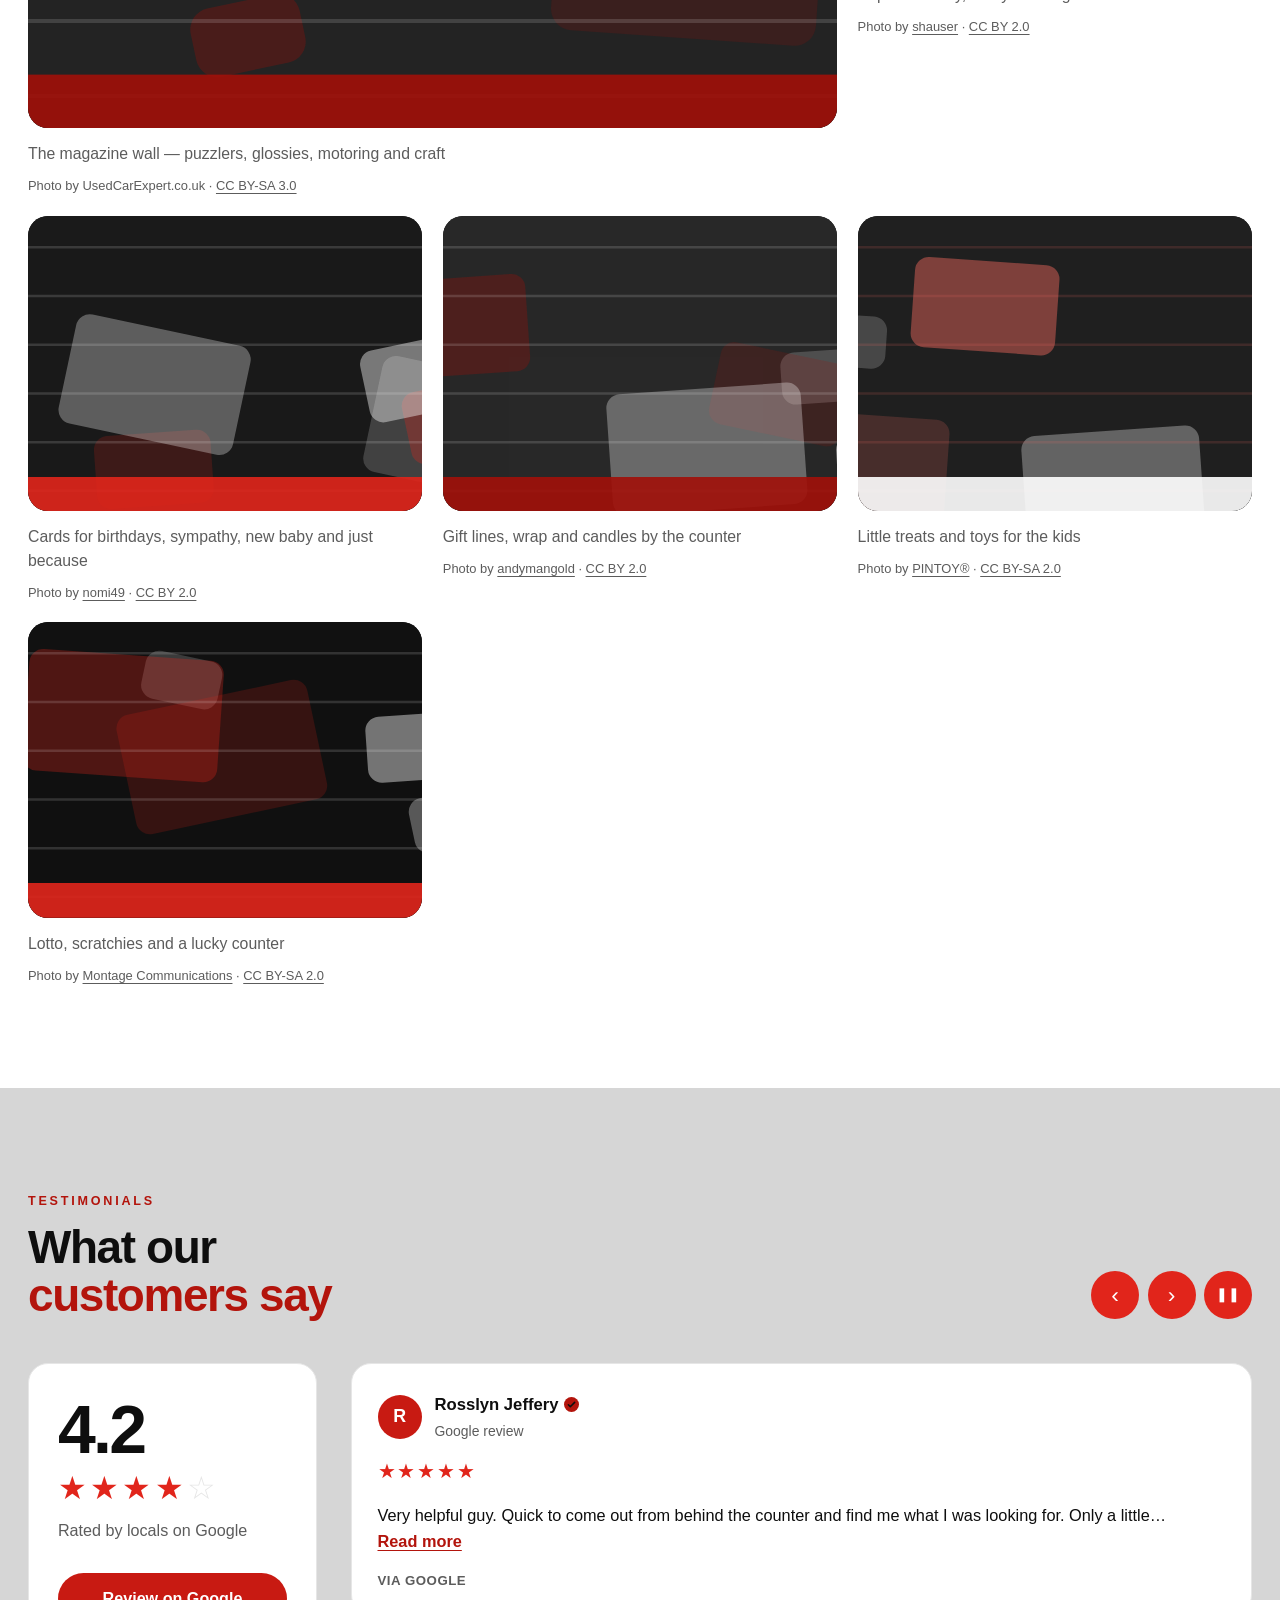
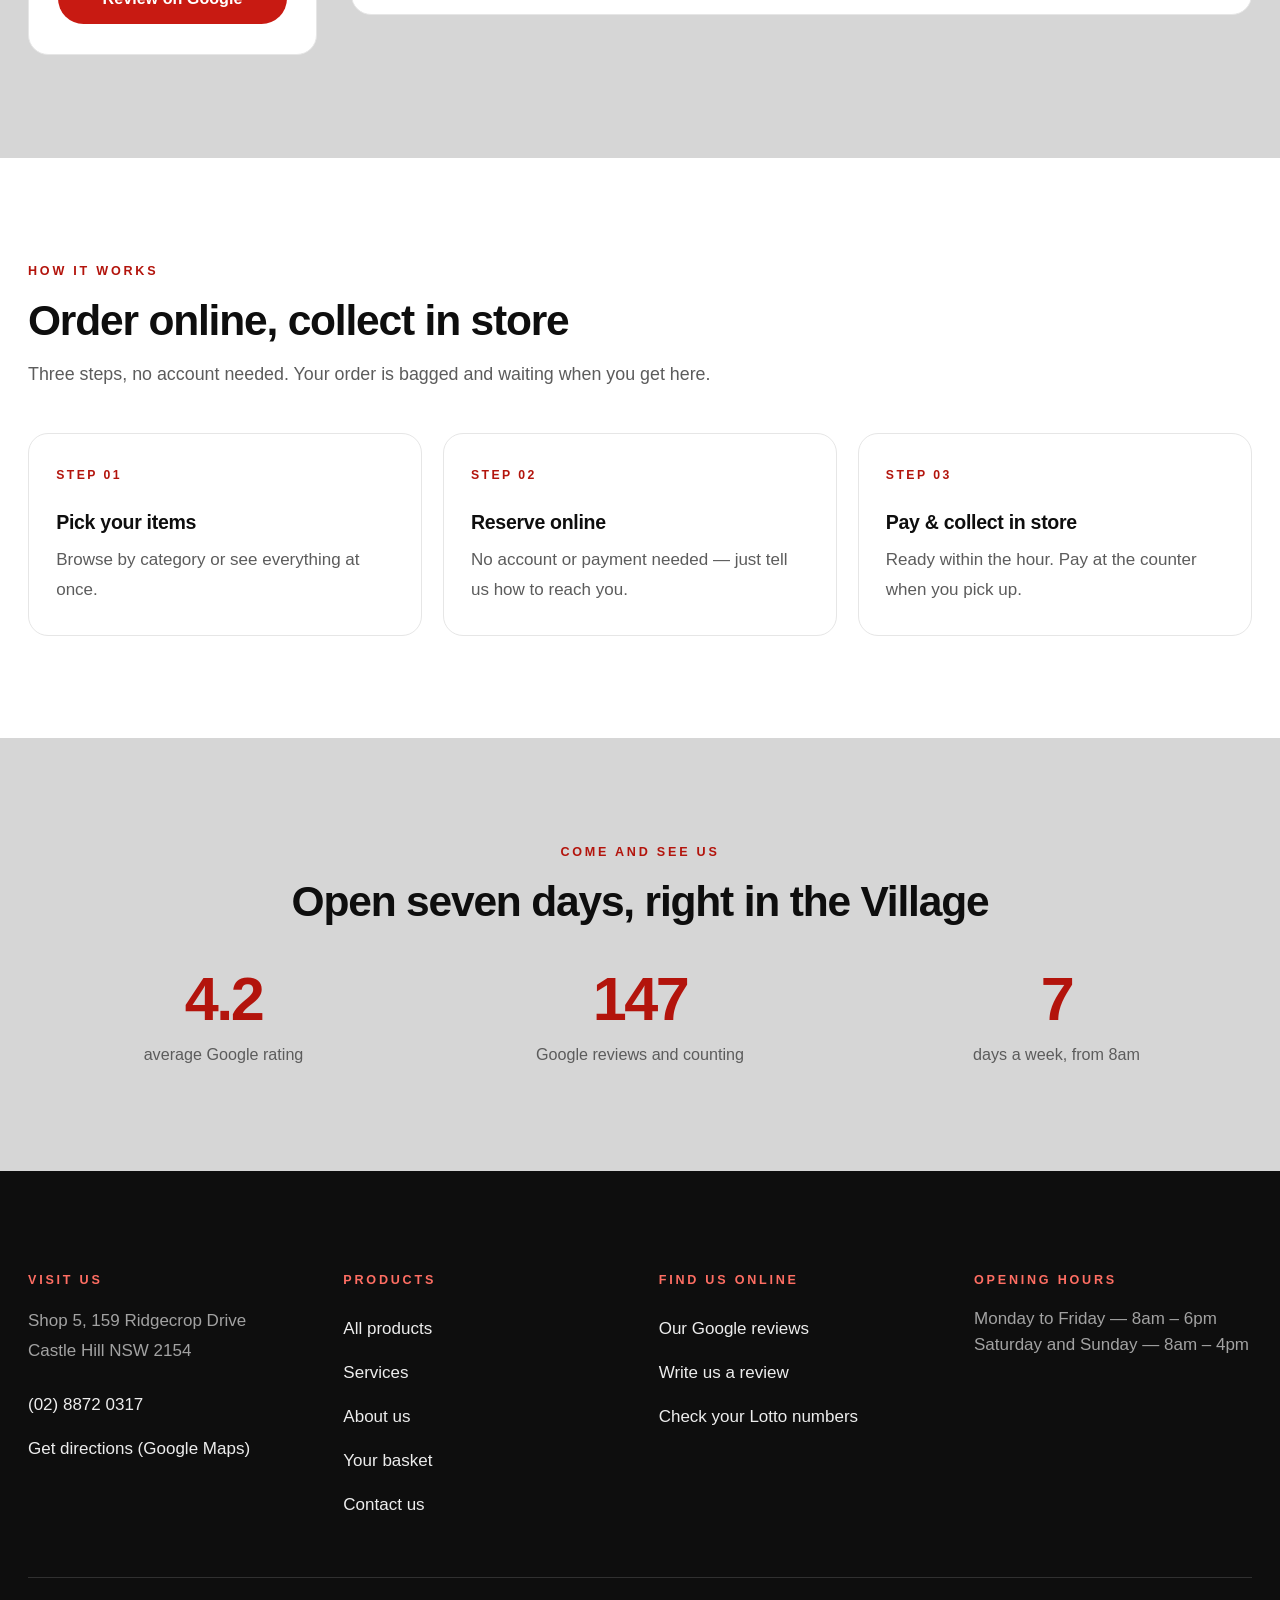
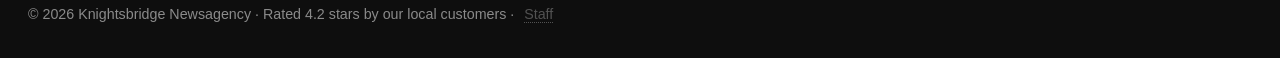
==== commit c22d1646: "Batch of 11 UX + copy changes across the site 1. Cart icon replaced with a modern filled shopping-ba" ====
--- a/web-design/index.html
+++ b/web-design/index.html
@@ -13,9 +13,9 @@
 <meta name="color-scheme" content="light">
 
 <!-- Icons & PWA -->
-<link rel="icon" href="favicon.ico" sizes="any">
-<link rel="icon" href="favicon.svg" type="image/svg+xml">
-<link rel="apple-touch-icon" href="apple-touch-icon.png">
+<link rel="icon" type="image/jpeg" href="assets/icons/newsagency-mark.jpg">
+<link rel="icon" type="image/jpeg" sizes="any" href="assets/icons/newsagency-mark.jpg">
+<link rel="apple-touch-icon" href="assets/icons/newsagency-mark.jpg">
 <link rel="manifest" href="site.webmanifest">
 <meta name="application-name" content="Knightsbridge Newsagency">
 <meta name="apple-mobile-web-app-title" content="Knightsbridge">
@@ -85,10 +85,7 @@
     "bestRating": "5",
     "worstRating": "1"
   },
-  "sameAs": [
-    "https://www.knightsbridgeshoppingcentre.com.au/knightsbridge-newsagency/",
-    "https://www.yelp.com/biz/knightsbridge-newsagency-castle-hill"
-  ]
+  "sameAs": []
 }
 </script>
 </head>
@@ -163,8 +160,8 @@
       </div>
       <ol class="steps">
         <li><strong>Pick your items</strong> Browse by category or see everything at once.</li>
-        <li><strong>Pay securely</strong> Card via Stripe, or PayPal — whichever you prefer.</li>
-        <li><strong>Collect in store</strong> We'll have your order bagged and ready at the counter.</li>
+        <li><strong>Reserve online</strong> No account or payment needed — just tell us how to reach you.</li>
+        <li><strong>Pay &amp; collect in store</strong> Ready within the hour. Pay at the counter when you pick up.</li>
       </ol>
     </div>
   </section>
--- a/web-design/style.css
+++ b/web-design/style.css
@@ -118,9 +118,28 @@
 .brand-link {
   font-family: var(--display); font-weight: 800; letter-spacing: -.03em; line-height: 1;
   font-size: clamp(1.15rem, 2.4vw, 1.6rem); color: var(--ink); text-decoration: none;
+  display: inline-flex; align-items: center;
 }
 .brand-link:hover { color: var(--hot-ink); }
 .brand-sub { font-size: .72rem; color: var(--ink-soft); margin-top: .15rem; }
+/* On desktop the text brand shows; the wordmark image hides. Swap on mobile below. */
+.brand-wordmark { display: none; }
+
+/* Hamburger toggle — visible only on mobile via the media query below. */
+.nav-toggle {
+  display: none;
+  align-items: center; justify-content: center;
+  width: 44px; height: 44px; padding: 0;
+  background: transparent; border: 1.5px solid var(--line-ui); border-radius: 10px;
+  cursor: pointer; color: var(--ink);
+}
+.nav-toggle-bar {
+  display: block; width: 22px; height: 2px; background: currentColor;
+  margin: 3px 0; border-radius: 2px; transition: transform .18s ease, opacity .18s ease;
+}
+.nav-toggle[aria-expanded="true"] .nav-toggle-bar:nth-child(1) { transform: translateY(5px) rotate(45deg); }
+.nav-toggle[aria-expanded="true"] .nav-toggle-bar:nth-child(2) { opacity: 0; }
+.nav-toggle[aria-expanded="true"] .nav-toggle-bar:nth-child(3) { transform: translateY(-5px) rotate(-45deg); }
 
 .nav-menu ul { list-style: none; margin: 0; padding: 0; display: flex; justify-content: center; flex-wrap: wrap; gap: .1rem; }
 .nav-menu a {
@@ -191,18 +210,67 @@
 .photo-ph.is-wide { aspect-ratio: 16 / 9; }
 .band-grey .photo-ph, .band-soft .photo-ph { background: repeating-linear-gradient(45deg, #fff, #fff 14px, #f0f0f0 14px, #f0f0f0 28px); }
 
-/* Below the centred-column breakpoint, stack the bar so older users still get
-   big tap targets and nothing is cramped. */
+/* Below the centred-column breakpoint, use a proper hamburger drawer so older
+   users can see every destination at a glance instead of having to swipe a
+   horizontal menu strip. Everything in the header targets 44px+ tap targets. */
 @media (max-width: 60rem) {
-  .nav-bar { display: flex; flex-wrap: wrap; align-items: center; gap: .4rem 1rem; }
-  .nav-brand { flex: 1 1 auto; min-width: 0; }
-  .nav-tools { flex: 0 0 auto; }
-  /* Menu drops to its own full-width row and scrolls sideways if it can't fit,
-     so it never widens the page. */
-  .nav-menu { flex: 1 0 100%; min-width: 0; overflow-x: auto; -webkit-overflow-scrolling: touch; }
-  .nav-menu ul { justify-content: flex-start; flex-wrap: nowrap; width: max-content; }
-  .nav-menu a { white-space: nowrap; }
-  .nav-search input { width: clamp(5.5rem, 32vw, 12rem); }
+  .nav-bar {
+    display: grid;
+    grid-template-columns: 1fr auto auto;
+    grid-template-areas: "brand tools toggle";
+    align-items: center; gap: .5rem;
+  }
+  .nav-brand  { grid-area: brand; min-width: 0; }
+  .nav-tools  { grid-area: tools; }
+  .nav-toggle { grid-area: toggle; display: inline-flex; }
+
+  /* Hide the text wordmark; show the image wordmark. Sized so it doesn't
+     dominate the header but is still legible for older eyes. The source
+     image is 255x90 (aspect 2.83:1) with the shop name stacked over two
+     lines, so it needs ~52px+ height to be readable. */
+  .brand-link .brand-text { display: none; }
+  .brand-wordmark {
+    display: block; height: 52px; width: auto; max-width: min(48vw, 200px);
+    object-fit: contain;
+  }
+  .brand-sub { display: none; }
+
+  /* Search input hidden on phones — the drawer covers navigation and search
+     is a power-user feature; hiding it frees the header row for the
+     wordmark, cart, and hamburger. */
+  .nav-search { display: none; }
+
+  /* Nav collapses into a full-width drawer below the header. Not shown until
+     the hamburger toggles is-open, which our JS also mirrors on aria-expanded. */
+  .nav-menu {
+    grid-column: 1 / -1;
+    max-height: 0; overflow: hidden;
+    transition: max-height .25s ease;
+    background: var(--canvas);
+    border-top: 1px solid transparent;
+  }
+  .nav-menu.is-open {
+    max-height: 32rem;
+    border-top-color: var(--line);
+    margin-top: .5rem;
+  }
+  .nav-menu ul {
+    flex-direction: column; align-items: stretch;
+    width: auto; padding: .4rem 0;
+    justify-content: flex-start; flex-wrap: nowrap;
+  }
+  .nav-menu li { width: 100%; }
+  .nav-menu a {
+    width: 100%; min-height: 48px;
+    padding: .8rem 1rem; border-radius: 0;
+    font-size: 1.02rem;
+  }
+  .nav-menu a::after { display: none; }
+  .nav-menu a[aria-current="page"] {
+    background: var(--canvas-2);
+  }
+
+  .nav-search input { width: clamp(5.5rem, 32vw, 10rem); }
 }
 
 /* ---------------- Layout ---------------- */
@@ -817,7 +885,10 @@
 .lottery-jackpot {
   margin: 0 0 1.2rem; display: inline-block;
   font-family: var(--display); font-weight: 700; font-size: .9rem;
-  background: var(--hot-wash); color: var(--hot-ink); border-radius: var(--pill); padding: .35rem 1rem;
+  /* background + border are set inline to the NEXT draw's game colour; these
+     are the fallbacks. All the game colours are dark, so white text clears AA. */
+  background: var(--hot-btn); color: #fff; border: 1px solid var(--hot-btn);
+  border-radius: var(--pill); padding: .35rem 1rem;
 }
 .lottery-actions { margin-bottom: .6rem; }
 .lottery-updated { margin: 0; font-size: .8rem; color: var(--ink-soft); }
@@ -992,3 +1063,78 @@
 }
 .how-it-works .steps li::before { color: var(--hot-ink); }
 .how-it-works .steps strong { color: var(--ink); }
+
+/* ============================================================
+   Persistent "Call us" button on the hero carousel (#7)
+   Sits over every slide, sized generously for elderly / low-dexterity.
+   ============================================================ */
+.hero-carousel { position: relative; }
+.hero-call-btn {
+  position: absolute; top: 1rem; right: 1rem; z-index: 4;
+  display: inline-flex; align-items: center; gap: .5rem;
+  min-height: 48px; padding: .7rem 1.15rem;
+  background: var(--hot); color: #fff; text-decoration: none;
+  font-family: var(--display); font-weight: 700; font-size: 1rem;
+  border-radius: var(--pill);
+  box-shadow: 0 3px 12px rgba(0,0,0,.25);
+  transition: background-color .18s ease, transform .18s ease;
+}
+.hero-call-btn:hover, .hero-call-btn:focus-visible {
+  background: var(--hot-btn); color: #fff;
+  transform: translateY(-1px);
+}
+.hero-call-btn svg { flex: 0 0 auto; }
+@media (max-width: 40rem) {
+  .hero-call-btn {
+    top: .6rem; right: .6rem;
+    min-height: 44px; padding: .55rem .9rem;
+    font-size: .95rem;
+  }
+}
+
+/* ============================================================
+   Discrete "Staff" link in the footer fine print (#5)
+   Blends into the copyright line — only staff know to look for it.
+   ============================================================ */
+.footer-fineprint .staff-link {
+  color: inherit; opacity: .55;
+  text-decoration: none; margin-left: .35rem;
+  border-bottom: 1px dotted currentColor;
+}
+.footer-fineprint .staff-link:hover,
+.footer-fineprint .staff-link:focus-visible {
+  opacity: 1; color: var(--hot-ink);
+}
+
+/* ============================================================
+   Mobile centering + readability pass (#9)
+   Ensures hero art, section heads, badges and CTAs read cleanly on
+   phones without pinch-zoom, while still allowing users to zoom in.
+   Nothing here uses `user-scalable=no` — that stays forbidden.
+   ============================================================ */
+@media (max-width: 40rem) {
+  /* Section heads centred on phones so nothing looks left-lonely. */
+  .section-head { text-align: center; }
+  .section-head > * { margin-left: auto; margin-right: auto; }
+  .section-head p { max-width: 32rem; }
+
+  /* Hero copy stack: centred, generous line-height, single column. */
+  .slide-copy { text-align: center; align-items: center; }
+  .slide-copy .btn { align-self: center; }
+
+  /* Lottery panel: stack head (badge) above body and centre both. */
+  .lottery-inner { grid-template-columns: 1fr !important; text-align: center; }
+  .lottery-head, .lottery-body { justify-items: center; align-items: center; }
+  .lottery-badge { margin: 0 auto; max-width: 260px; }
+  .lottery-balls { justify-content: center; }
+  .lottery-actions { justify-content: center; }
+
+  /* Product / feature cards: centre content on narrow screens. */
+  .feature-card, .product-card { text-align: center; }
+  .feature-card address { font-style: normal; }
+  .hero-actions { justify-content: center; }
+
+  /* Stat grid: centre each stat and give it breathing room. */
+  .stat-grid { justify-content: center; text-align: center; }
+  .stat { align-items: center; }
+}
